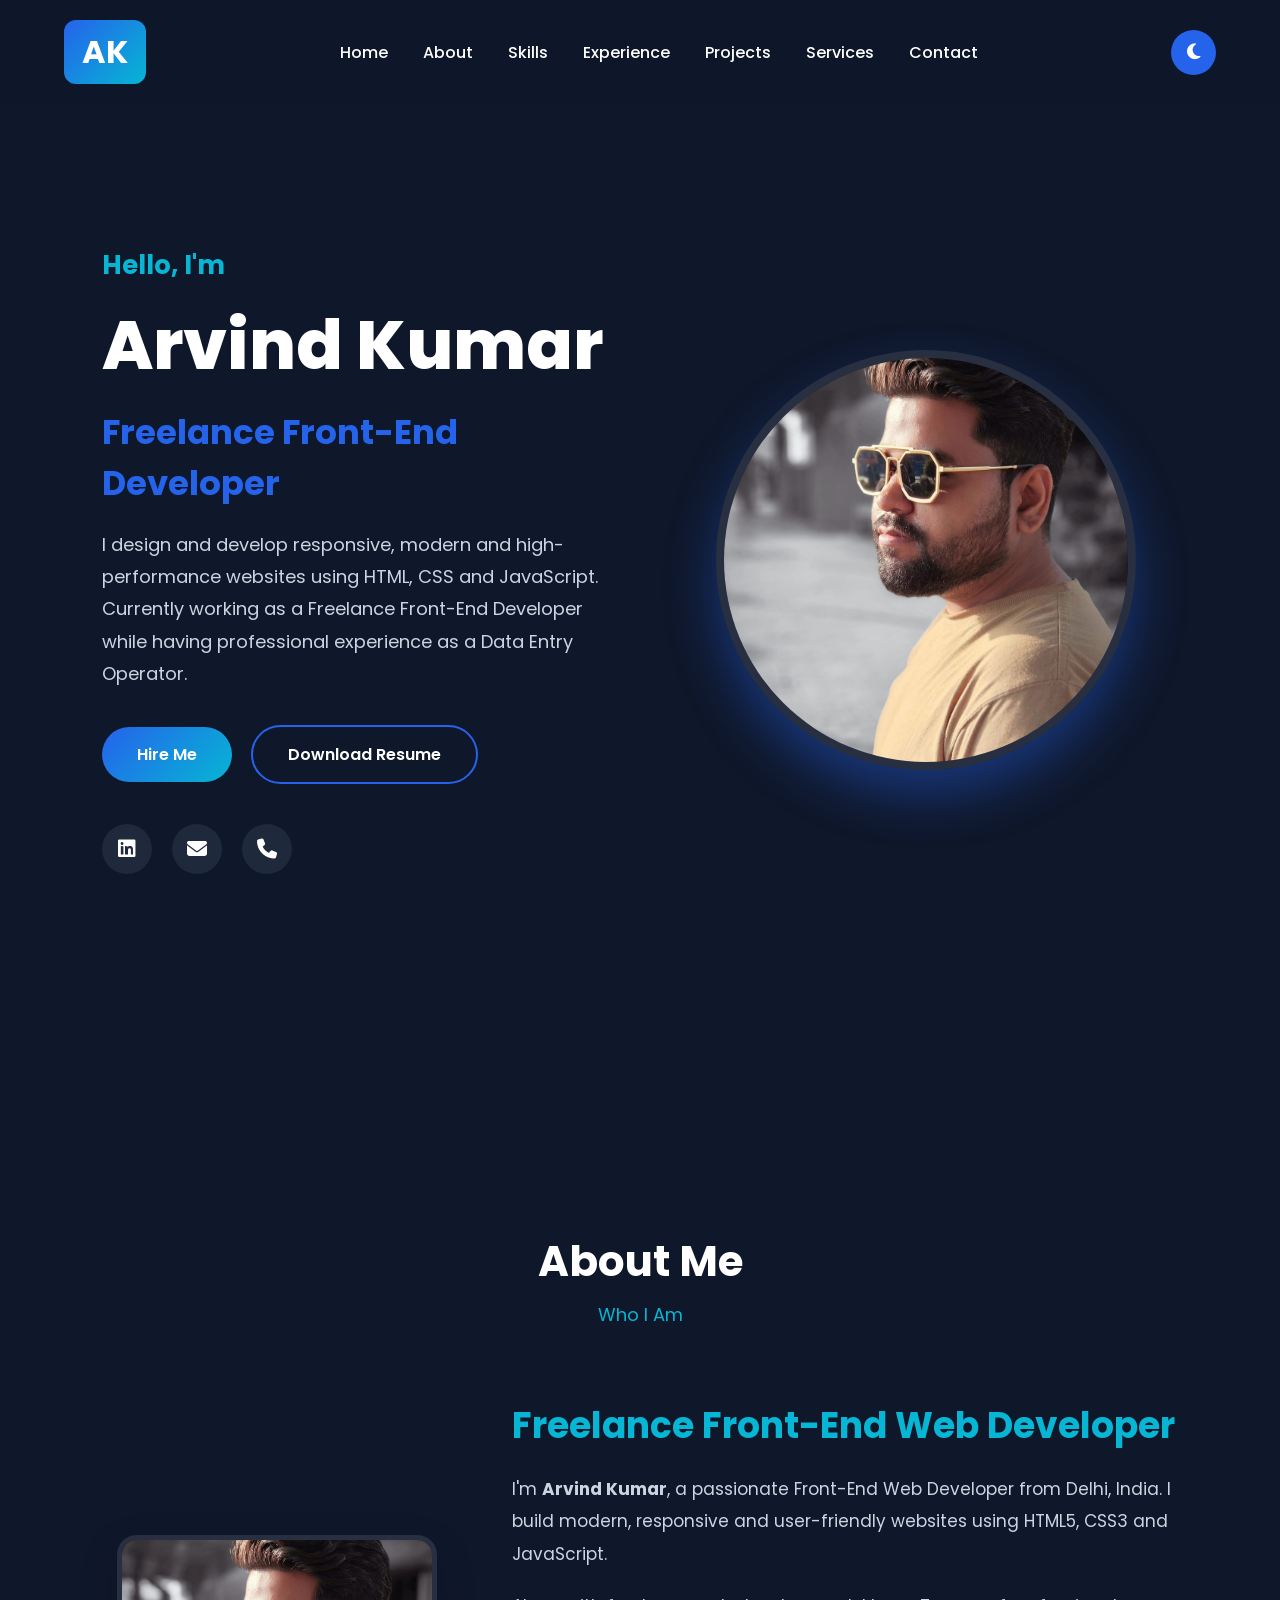
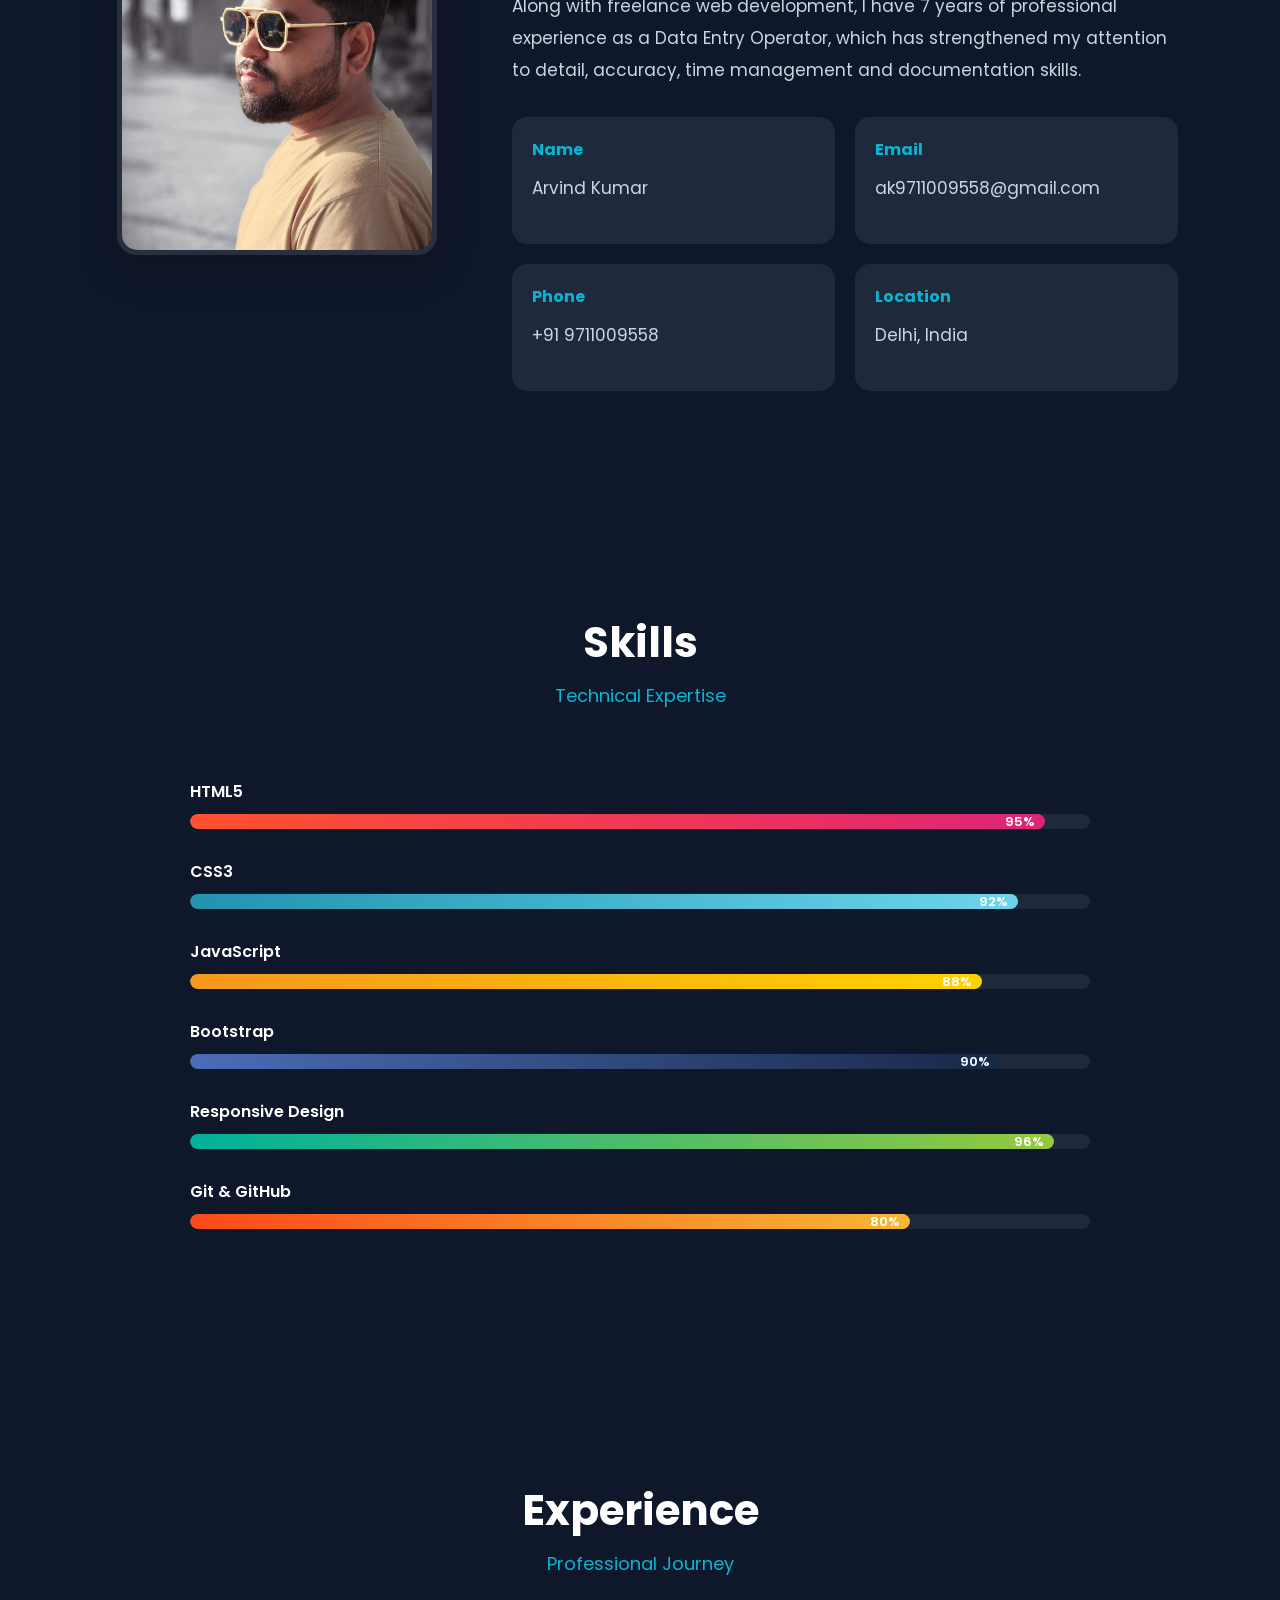
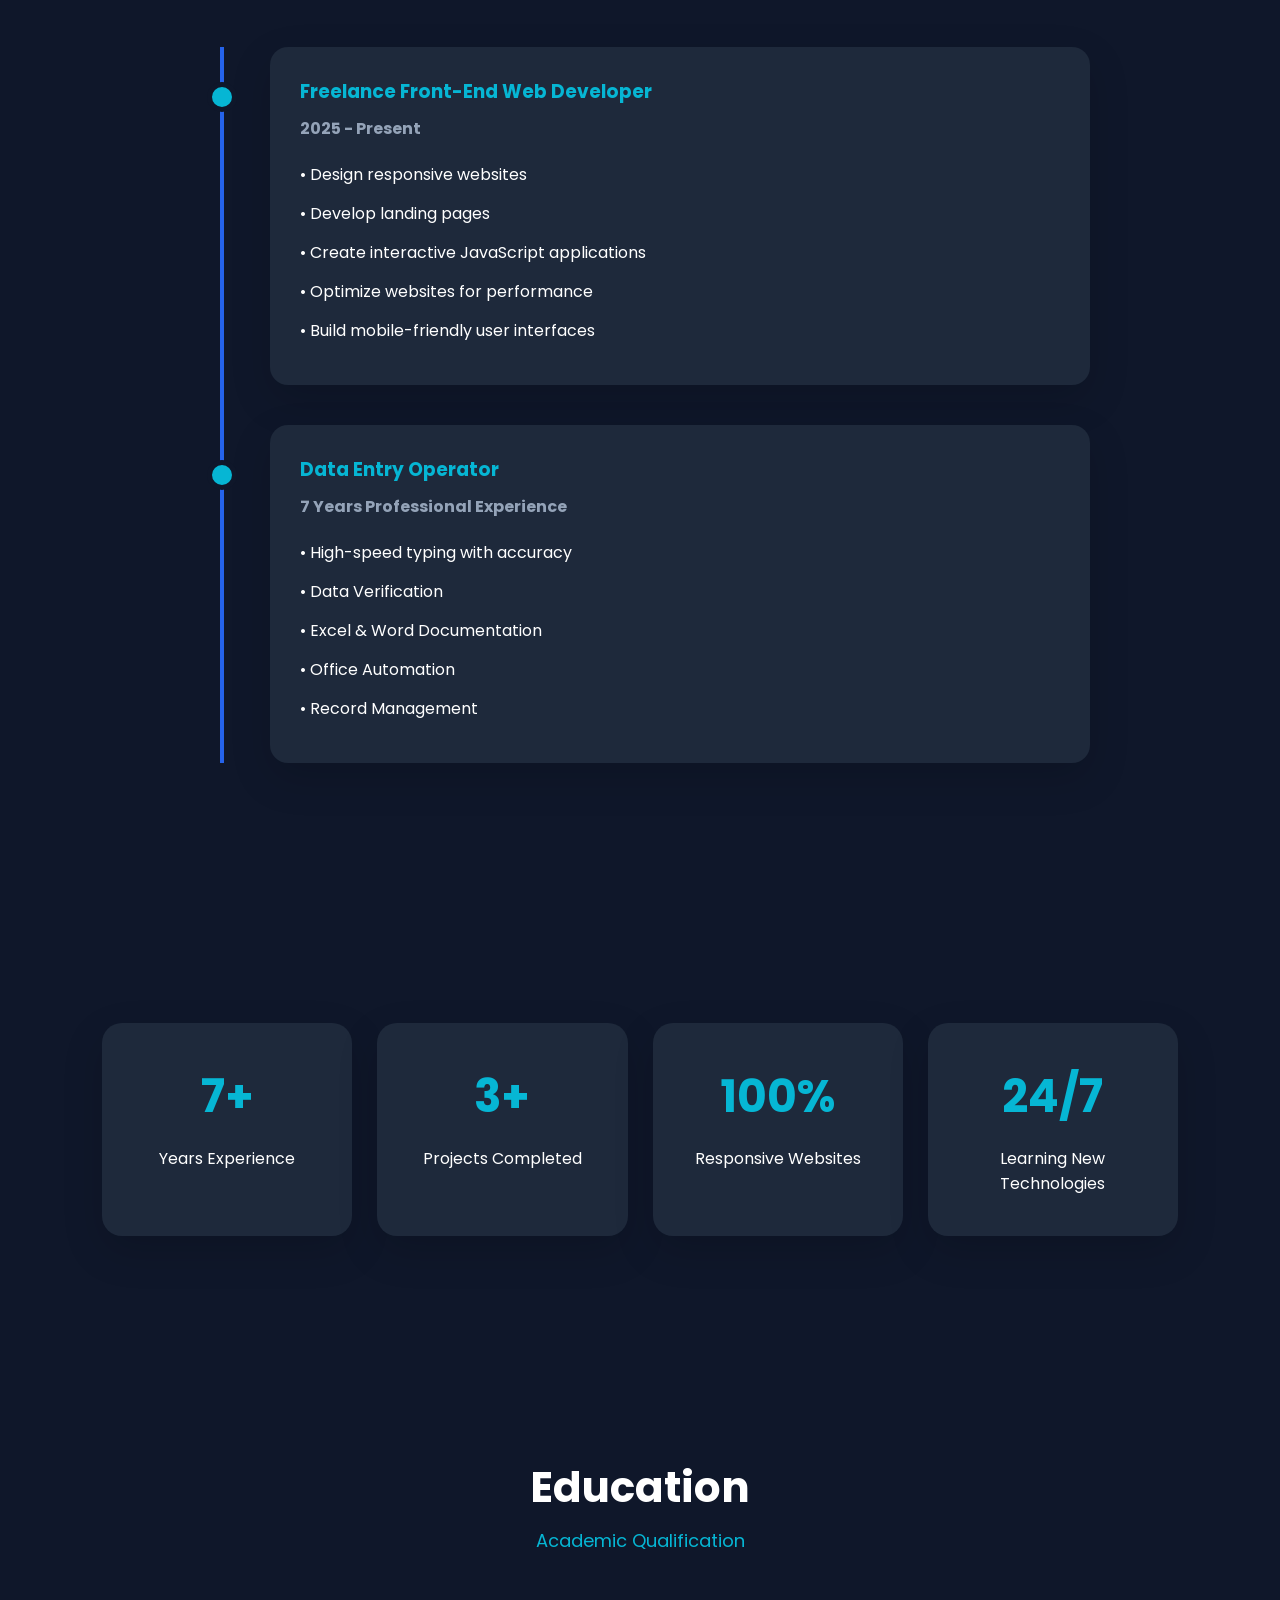
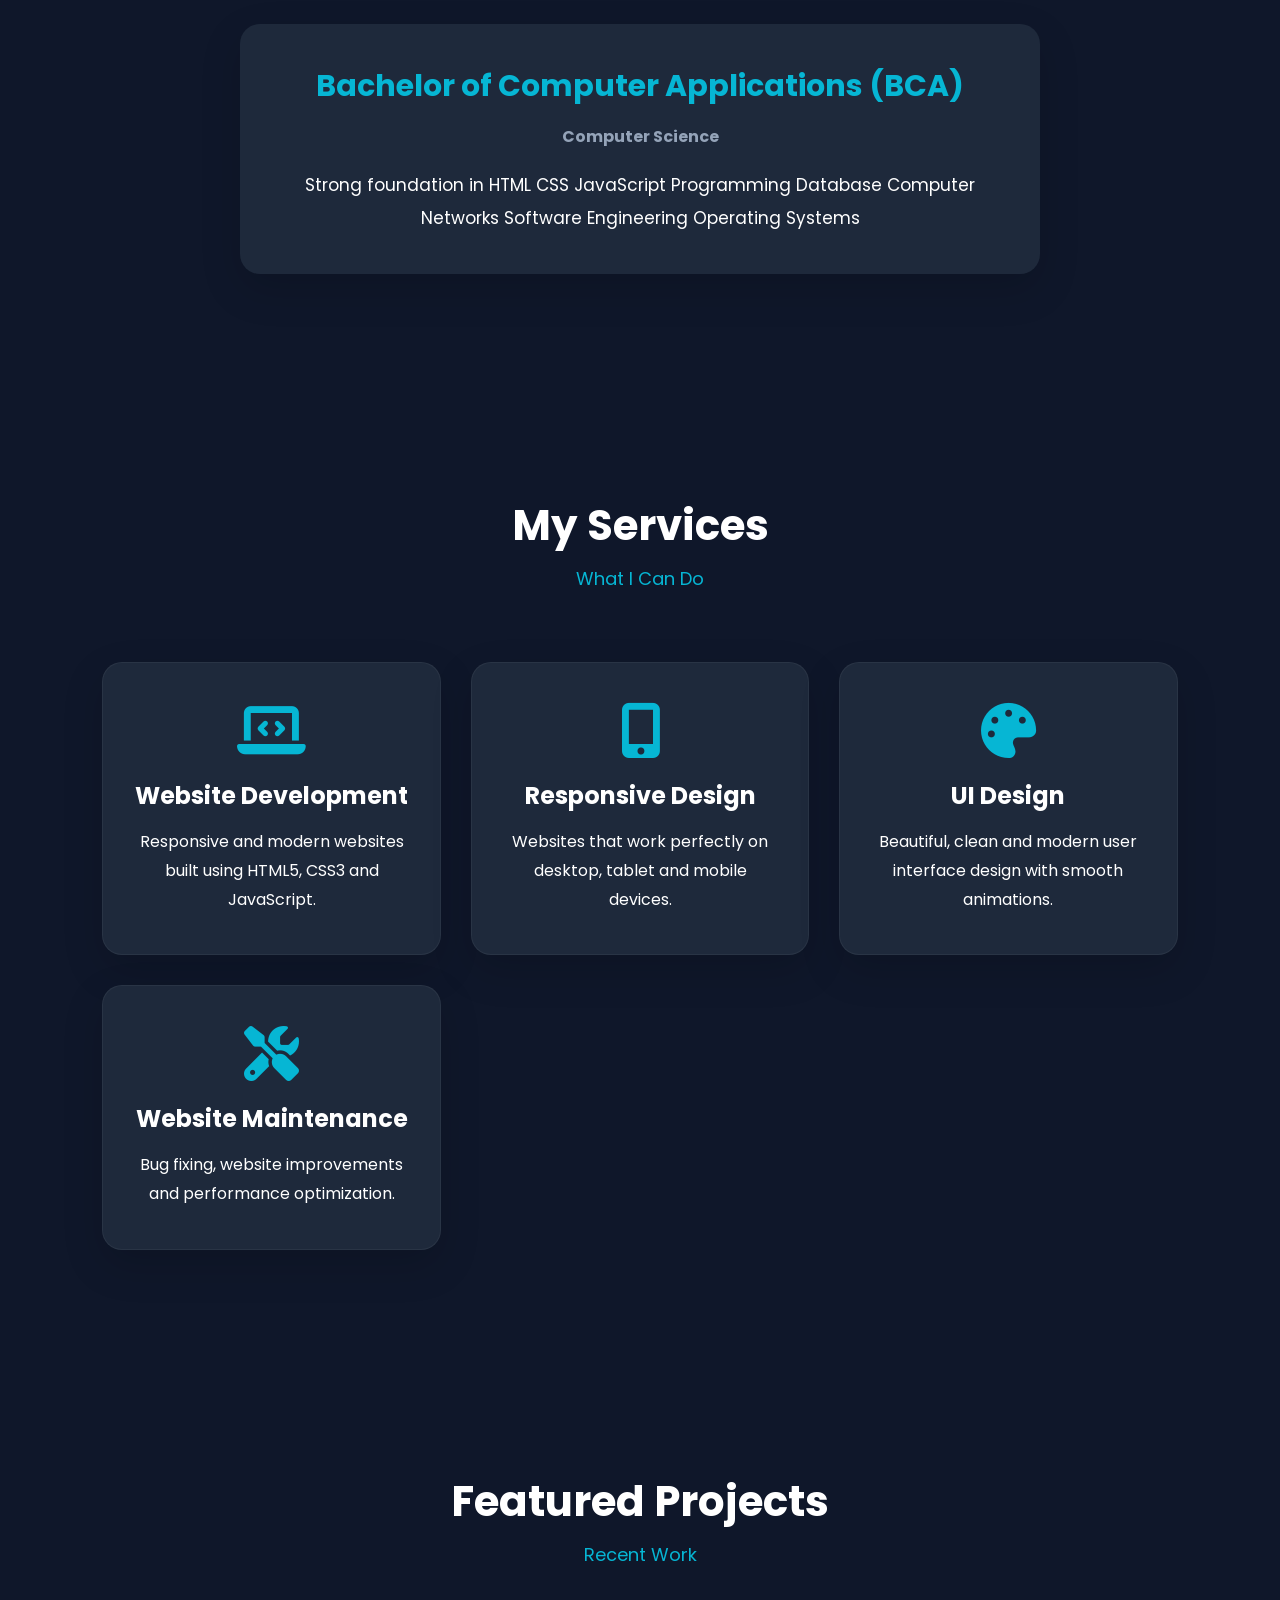
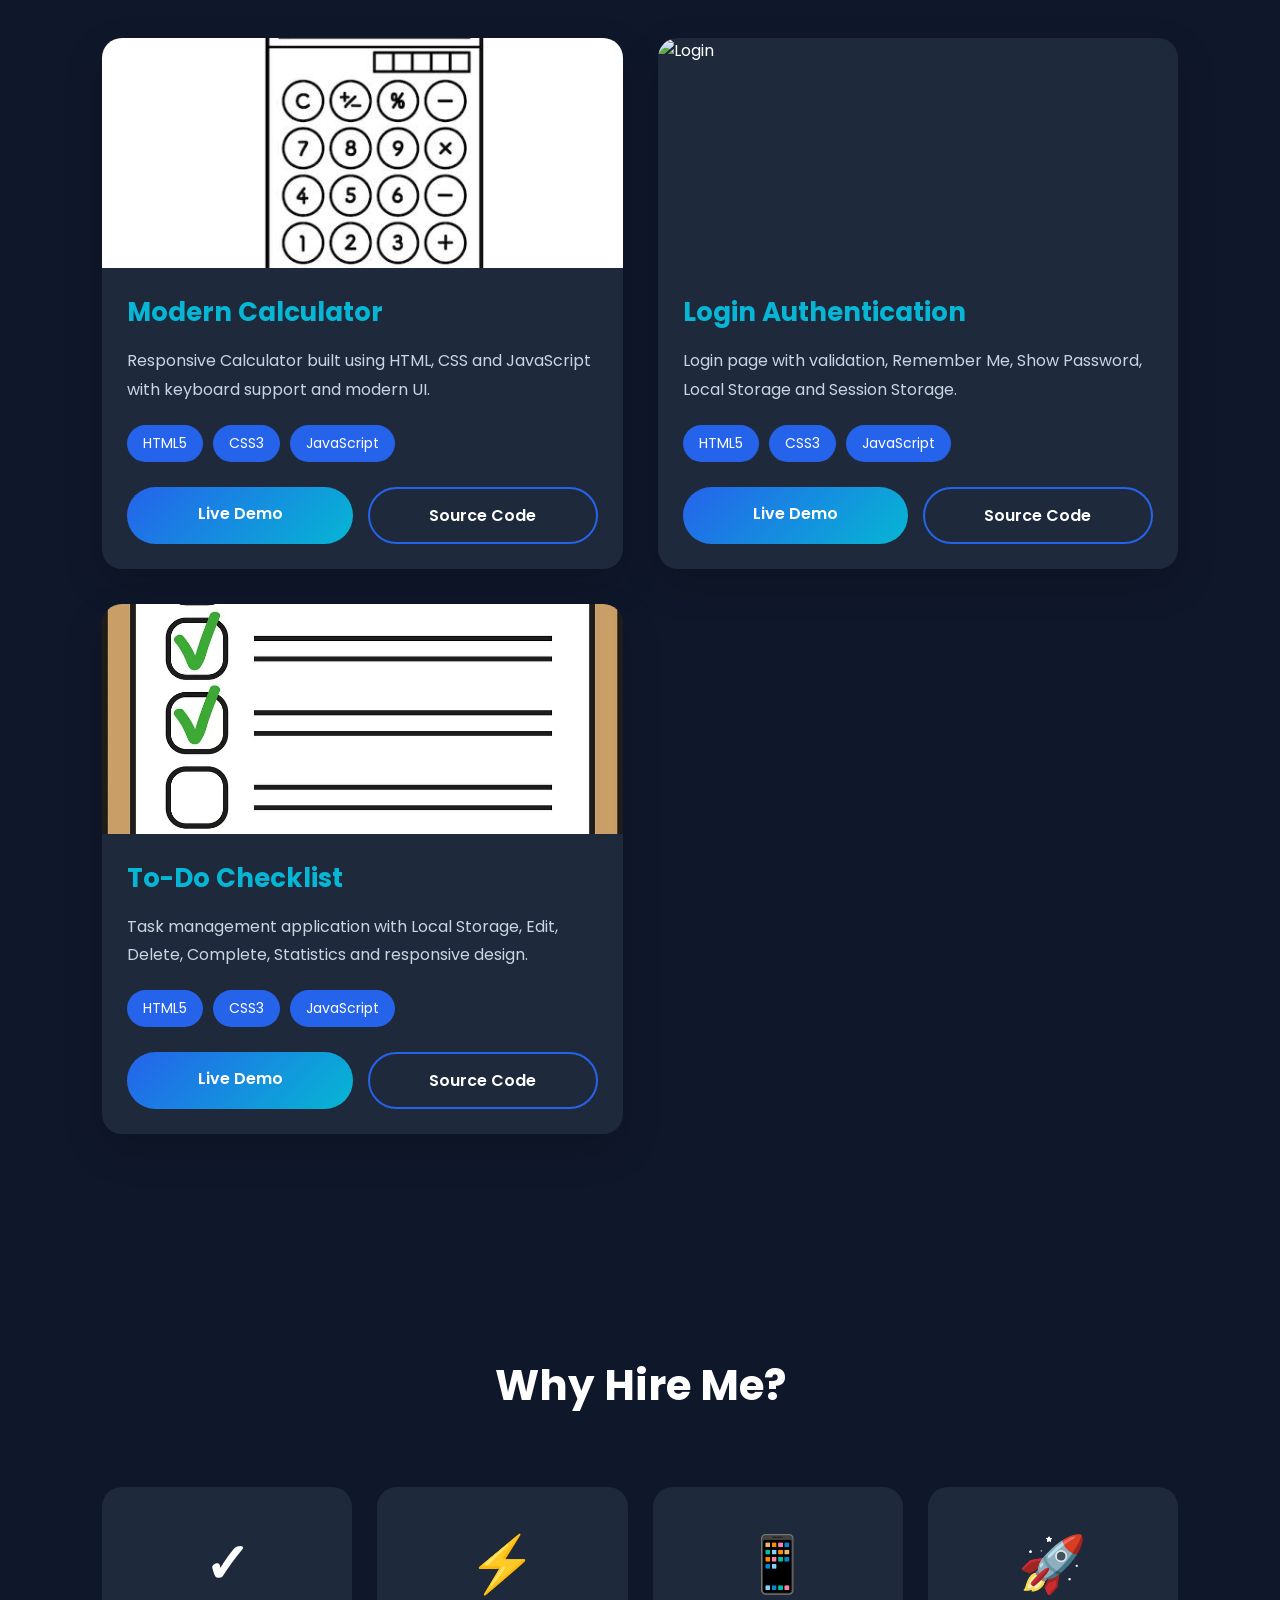
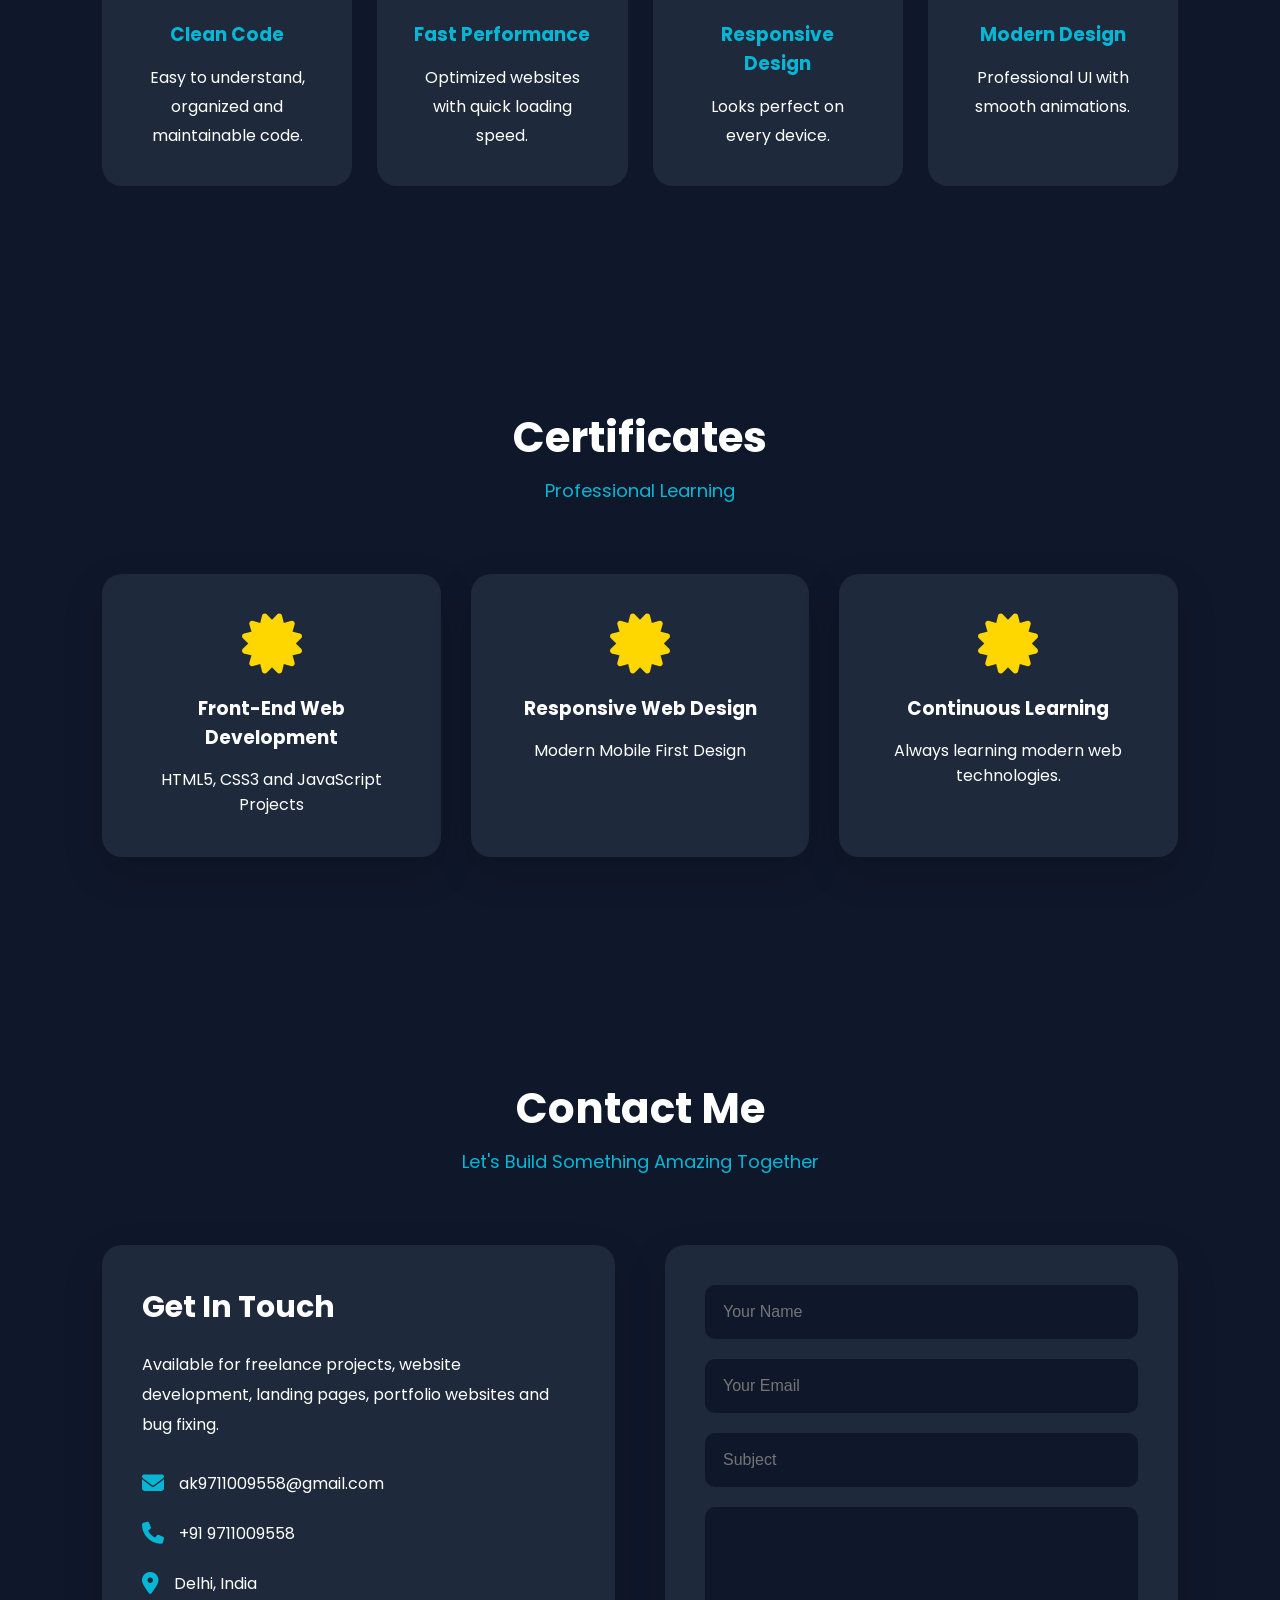
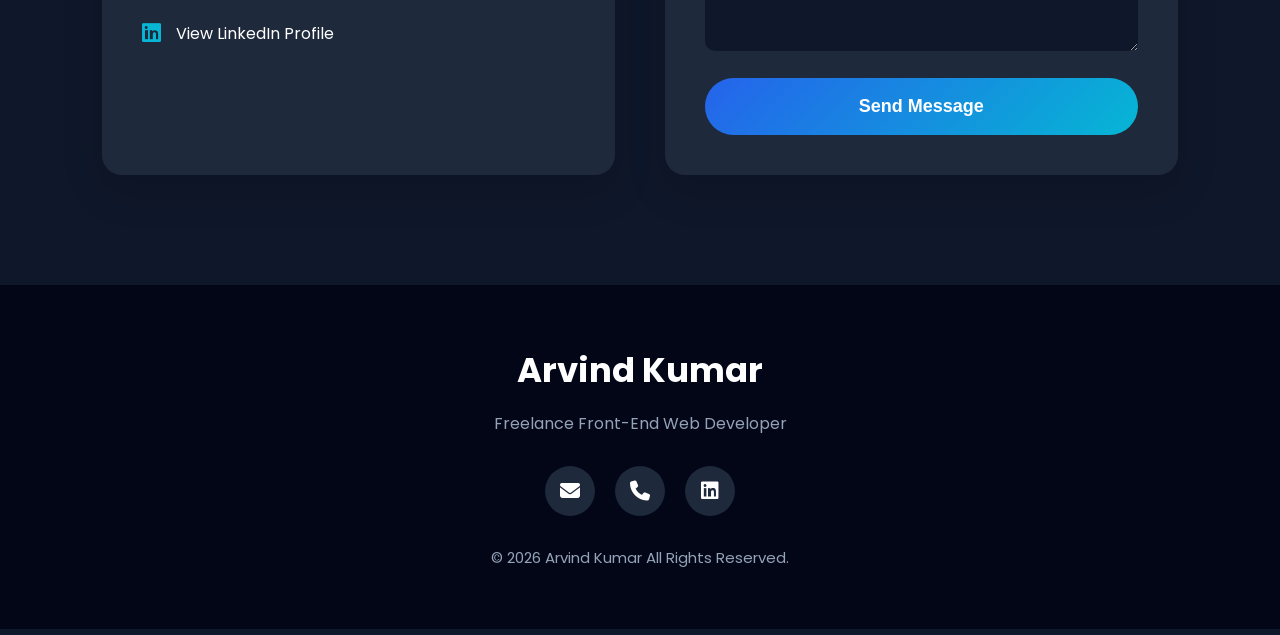
==== index.html @ 91f6466c "Add files via upload" ====
<!DOCTYPE html>
<html lang="en">

<head>

<meta charset="UTF-8">
<meta name="viewport" content="width=device-width, initial-scale=1.0">

<title>Arvind Kumar | Freelance Front-End Web Developer</title>

<meta name="description"
content="Portfolio of Arvind Kumar, Freelance Front-End Web Developer specializing in HTML, CSS and JavaScript.">

<meta name="keywords"
content="HTML,CSS,JavaScript,Portfolio,Frontend Developer,Web Developer">

<meta name="author"
content="Arvind Kumar">

<link rel="preconnect"
href="https://fonts.googleapis.com">

<link rel="preconnect"
href="https://fonts.gstatic.com"
crossorigin>

<link href="https://fonts.googleapis.com/css2?family=Poppins:wght@300;400;500;600;700;800&display=swap"
rel="stylesheet">

<link rel="stylesheet"
href="https://cdnjs.cloudflare.com/ajax/libs/font-awesome/6.7.1/css/all.min.css">

<link rel="stylesheet"
href="style.css">

<link rel="icon"
href="assets/icons/favicon.png">

</head>

<body>

<!-- ========================= -->
<!-- Loading Screen -->
<!-- ========================= -->

<div id="loader">

<div class="spinner"></div>

<h2>Loading Portfolio...</h2>

</div>

<!-- ========================= -->
<!-- Header -->
<!-- ========================= -->

<header id="header">

<nav class="navbar">

<a href="#" class="logo">

AK

</a>

<ul class="nav-links">

<li><a href="#home">Home</a></li>

<li><a href="#about">About</a></li>

<li><a href="#skills">Skills</a></li>

<li><a href="#experience">Experience</a></li>

<li><a href="#projects">Projects</a></li>

<li><a href="#services">Services</a></li>

<li><a href="#contact">Contact</a></li>

</ul>

<div class="right-nav">

<button id="themeToggle">

<i class="fa-solid fa-moon"></i>

</button>

<div id="menu-btn">

<i class="fa-solid fa-bars"></i>

</div>

</div>

</nav>

</header>

<!-- ========================= -->
<!-- Hero Section -->
<!-- ========================= -->

<section id="home">

<div class="hero-container">

<div class="hero-left">

<h4>Hello, I'm</h4>

<h1>Arvind Kumar</h1>

<h2>

<span id="typing"></span>

</h2>

<p>

I design and develop responsive,
modern and high-performance websites using
HTML, CSS and JavaScript.

Currently working as a Freelance Front-End
Developer while having professional experience
as a Data Entry Operator.

</p>

<div class="hero-buttons">

<a href="#contact"
class="btn">

Hire Me

</a>

<a href="resume.pdf"
download
class="btn-outline">

Download Resume

</a>

</div>

<div class="social-links">

<a href="https://www.linkedin.com/in/arvind-kumar-8152743b7"
target="_blank">

<i class="fab fa-linkedin"></i>

</a>

<a href="mailto:ak9711009558@gmail.com">

<i class="fas fa-envelope"></i>

</a>

<a href="tel:+919711009558">

<i class="fas fa-phone"></i>

</a>

</div>

</div>

<div class="hero-right">

<div class="image-box">

<img src="assets/images/profile.jpg"
alt="Arvind Kumar">

</div>

</div>

</div>

</section>
<!-- ===========================
ABOUT
=========================== -->

<section id="about">

<div class="section-title">
<h2>About Me</h2>
<p>Who I Am</p>
</div>

<div class="about-container">

<div class="about-image">

<img src="assets/images/profile.jpg" alt="Arvind Kumar">

</div>

<div class="about-content">

<h3>Freelance Front-End Web Developer</h3>

<p>

I'm <strong>Arvind Kumar</strong>, a passionate Front-End Web Developer from Delhi, India.
I build modern, responsive and user-friendly websites using HTML5, CSS3 and JavaScript.

</p>

<p>

Along with freelance web development, I have 7 years of professional experience as a Data Entry Operator,
which has strengthened my attention to detail, accuracy, time management and documentation skills.

</p>

<div class="about-info">

<div>

<h4>Name</h4>
<p>Arvind Kumar</p>

</div>

<div>

<h4>Email</h4>
<p>ak9711009558@gmail.com</p>

</div>

<div>

<h4>Phone</h4>
<p>+91 9711009558</p>

</div>

<div>

<h4>Location</h4>
<p>Delhi, India</p>

</div>

</div>

</div>

</div>

</section>


<!-- ===========================
SKILLS
=========================== -->

<section id="skills">

<div class="section-title">

<h2>Skills</h2>

<p>Technical Expertise</p>

</div>

<div class="skill-box">

<div class="skill">

<p>HTML5</p>

<div class="progress">

<div class="progress-bar html">

<span>95%</span>

</div>

</div>

</div>

<div class="skill">

<p>CSS3</p>

<div class="progress">

<div class="progress-bar css">

<span>92%</span>

</div>

</div>

</div>

<div class="skill">

<p>JavaScript</p>

<div class="progress">

<div class="progress-bar js">

<span>88%</span>

</div>

</div>

</div>

<div class="skill">

<p>Bootstrap</p>

<div class="progress">

<div class="progress-bar bootstrap">

<span>90%</span>

</div>

</div>

</div>

<div class="skill">

<p>Responsive Design</p>

<div class="progress">

<div class="progress-bar responsive">

<span>96%</span>

</div>

</div>

</div>

<div class="skill">

<p>Git & GitHub</p>

<div class="progress">

<div class="progress-bar git">

<span>80%</span>

</div>

</div>

</div>

</div>

</section>


<!-- ===========================
EXPERIENCE
=========================== -->

<section id="experience">

<div class="section-title">

<h2>Experience</h2>

<p>Professional Journey</p>

</div>

<div class="timeline">

<div class="timeline-item">

<h3>

Freelance Front-End Web Developer

</h3>

<h4>

2025 - Present

</h4>

<p>

• Design responsive websites

</p>

<p>

• Develop landing pages

</p>

<p>

• Create interactive JavaScript applications

</p>

<p>

• Optimize websites for performance

</p>

<p>

• Build mobile-friendly user interfaces

</p>

</div>

<div class="timeline-item">

<h3>

Data Entry Operator

</h3>

<h4>

7 Years Professional Experience

</h4>

<p>

• High-speed typing with accuracy

</p>

<p>

• Data Verification

</p>

<p>

• Excel & Word Documentation

</p>

<p>

• Office Automation

</p>

<p>

• Record Management

</p>

</div>

</div>

</section>


<!-- ===========================
STATISTICS
=========================== -->

<section id="stats">

<div class="stats-container">

<div class="stat">

<h2>7+</h2>

<p>Years Experience</p>

</div>

<div class="stat">

<h2>3+</h2>

<p>Projects Completed</p>

</div>

<div class="stat">

<h2>100%</h2>

<p>Responsive Websites</p>

</div>

<div class="stat">

<h2>24/7</h2>

<p>Learning New Technologies</p>

</div>

</div>

</section>


<!-- ===========================
EDUCATION
=========================== -->

<section id="education">

<div class="section-title">

<h2>Education</h2>

<p>Academic Qualification</p>

</div>

<div class="education-card">

<h3>

Bachelor of Computer Applications (BCA)

</h3>

<h4>

Computer Science

</h4>

<p>

Strong foundation in

HTML

CSS

JavaScript

Programming

Database

Computer Networks

Software Engineering

Operating Systems

</p>

</div>

</section>
<!-- ========================================= -->
<!-- SERVICES -->
<!-- ========================================= -->

<section id="services">

<div class="section-title">

<h2>My Services</h2>

<p>What I Can Do</p>

</div>

<div class="services-container">

<div class="service-card">

<i class="fa-solid fa-laptop-code"></i>

<h3>Website Development</h3>

<p>
Responsive and modern websites built using
HTML5, CSS3 and JavaScript.
</p>

</div>

<div class="service-card">

<i class="fa-solid fa-mobile-screen-button"></i>

<h3>Responsive Design</h3>

<p>
Websites that work perfectly on desktop,
tablet and mobile devices.
</p>

</div>

<div class="service-card">

<i class="fa-solid fa-palette"></i>

<h3>UI Design</h3>

<p>
Beautiful, clean and modern user interface
design with smooth animations.
</p>

</div>

<div class="service-card">

<i class="fa-solid fa-screwdriver-wrench"></i>

<h3>Website Maintenance</h3>

<p>
Bug fixing, website improvements and
performance optimization.
</p>

</div>

</div>

</section>


<!-- ========================================= -->
<!-- PROJECTS -->
<!-- ========================================= -->

<section id="projects">

<div class="section-title">

<h2>Featured Projects</h2>

<p>Recent Work</p>

</div>

<div class="project-grid">


<!-- Calculator -->

<div class="project-card">

<img src="assets/images/calculator.jpg" alt="Calculator">

<div class="project-content">

<h3>Modern Calculator</h3>

<p>

Responsive Calculator built using
HTML, CSS and JavaScript with
keyboard support and modern UI.

</p>

<div class="tech">

<span>HTML5</span>

<span>CSS3</span>

<span>JavaScript</span>

</div>

<div class="project-buttons">

<a href="projects/calculator/index.html"
class="demo-btn"
target="_blank">

Live Demo

</a>

<a href="#"
class="code-btn">

Source Code

</a>

</div>

</div>

</div>


<!-- Login -->

<div class="project-card">

<img src="assets/images/login.jpg" alt="Login">

<div class="project-content">

<h3>Login Authentication</h3>

<p>

Login page with validation,
Remember Me,
Show Password,
Local Storage and
Session Storage.

</p>

<div class="tech">

<span>HTML5</span>

<span>CSS3</span>

<span>JavaScript</span>

</div>

<div class="project-buttons">

<a href="projects/login/index.html"
class="demo-btn"
target="_blank">

Live Demo

</a>

<a href="#"
class="code-btn">

Source Code

</a>

</div>

</div>

</div>


<!-- Todo -->

<div class="project-card">

<img src="assets/images/todo.jpg" alt="Todo">

<div class="project-content">

<h3>To-Do Checklist</h3>

<p>

Task management application
with Local Storage,
Edit,
Delete,
Complete,
Statistics
and responsive design.

</p>

<div class="tech">

<span>HTML5</span>

<span>CSS3</span>

<span>JavaScript</span>

</div>

<div class="project-buttons">

<a href="projects/todo/index.html"
class="demo-btn"
target="_blank">

Live Demo

</a>

<a href="#"
class="code-btn">

Source Code

</a>

</div>

</div>

</div>

</div>

</section>



<!-- ========================================= -->
<!-- WHY CHOOSE ME -->
<!-- ========================================= -->

<section id="why">

<div class="section-title">

<h2>Why Hire Me?</h2>

</div>

<div class="why-container">

<div class="why-card">

<h2>✓</h2>

<h3>Clean Code</h3>

<p>

Easy to understand,
organized and maintainable code.

</p>

</div>

<div class="why-card">

<h2>⚡</h2>

<h3>Fast Performance</h3>

<p>

Optimized websites with
quick loading speed.

</p>

</div>

<div class="why-card">

<h2>📱</h2>

<h3>Responsive Design</h3>

<p>

Looks perfect on every device.

</p>

</div>

<div class="why-card">

<h2>🚀</h2>

<h3>Modern Design</h3>

<p>

Professional UI with
smooth animations.

</p>

</div>

</div>

</section>
<!-- ========================================= -->
<!-- CERTIFICATES -->
<!-- ========================================= -->

<section id="certificates">

<div class="section-title">
<h2>Certificates</h2>
<p>Professional Learning</p>
</div>

<div class="certificate-container">

<div class="certificate-card">

<i class="fa-solid fa-certificate"></i>

<h3>Front-End Web Development</h3>

<p>

HTML5, CSS3 and JavaScript Projects

</p>

</div>

<div class="certificate-card">

<i class="fa-solid fa-certificate"></i>

<h3>Responsive Web Design</h3>

<p>

Modern Mobile First Design

</p>

</div>

<div class="certificate-card">

<i class="fa-solid fa-certificate"></i>

<h3>Continuous Learning</h3>

<p>

Always learning modern web technologies.

</p>

</div>

</div>

</section>



<!-- ========================================= -->
<!-- CONTACT -->
<!-- ========================================= -->

<section id="contact">

<div class="section-title">

<h2>Contact Me</h2>

<p>Let's Build Something Amazing Together</p>

</div>

<div class="contact-container">

<!-- Left -->

<div class="contact-info">

<h3>Get In Touch</h3>

<p>

Available for freelance projects,
website development,
landing pages,
portfolio websites and bug fixing.

</p>

<div class="contact-box">

<i class="fa-solid fa-envelope"></i>

<span>

ak9711009558@gmail.com

</span>

</div>

<div class="contact-box">

<i class="fa-solid fa-phone"></i>

<span>

+91 9711009558

</span>

</div>

<div class="contact-box">

<i class="fa-solid fa-location-dot"></i>

<span>

Delhi, India

</span>

</div>

<div class="contact-box">

<i class="fab fa-linkedin"></i>

<a
href="https://www.linkedin.com/in/arvind-kumar-8152743b7"
target="_blank">

View LinkedIn Profile

</a>

</div>

</div>

<!-- Right -->

<div class="contact-form">

<form id="contactForm">

<input
type="text"
id="name"
placeholder="Your Name"
required>

<input
type="email"
id="email"
placeholder="Your Email"
required>

<input
type="text"
id="subject"
placeholder="Subject"
required>

<textarea
id="message"
rows="6"
placeholder="Write your message..."
required>

</textarea>

<button
type="submit">

Send Message

</button>

</form>

</div>

</div>

</section>



<!-- ========================================= -->
<!-- FOOTER -->
<!-- ========================================= -->

<footer>

<div class="footer-content">

<h2>

Arvind Kumar

</h2>

<p>

Freelance Front-End Web Developer

</p>

<div class="footer-social">

<a
href="mailto:ak9711009558@gmail.com">

<i class="fas fa-envelope"></i>

</a>

<a
href="tel:+919711009558">

<i class="fas fa-phone"></i>

</a>

<a
href="https://www.linkedin.com/in/arvind-kumar-8152743b7"
target="_blank">

<i class="fab fa-linkedin"></i>

</a>

</div>

<p class="copyright">

© 2026 Arvind Kumar

All Rights Reserved.

</p>

</div>

</footer>



<!-- Back To Top -->

<button id="topBtn">

<i class="fa-solid fa-arrow-up"></i>

</button>



<script src="https://cdn.jsdelivr.net/npm/@emailjs/browser@4/dist/email.min.js"></script>

<script src="script.js"></script>

</body>

</html>
---- style.css ----
/* ===================================================
   ARVIND KUMAR PORTFOLIO
   STYLE.CSS
=================================================== */

@import url('https://fonts.googleapis.com/css2?family=Poppins:wght@300;400;500;600;700;800&display=swap');

:root{

--primary:#2563eb;
--secondary:#06b6d4;
--dark:#0f172a;
--dark2:#1e293b;
--light:#f8fafc;
--white:#ffffff;
--gray:#94a3b8;
--success:#22c55e;
--danger:#ef4444;
--shadow:0 15px 40px rgba(0,0,0,.15);
--radius:18px;
--transition:.35s ease;

}

/*=========================
RESET
=========================*/

*{

margin:0;
padding:0;
box-sizing:border-box;

}

html{

scroll-behavior:smooth;

}

body{

font-family:'Poppins',sans-serif;
background:var(--dark);
color:var(--white);
overflow-x:hidden;
transition:.4s;

}

body.light{

background:#f5f7fb;
color:#111827;

}

img{

max-width:100%;
display:block;

}

a{

text-decoration:none;

}

ul{

list-style:none;

}

/*=========================
SCROLLBAR
=========================*/

::-webkit-scrollbar{

width:10px;

}

::-webkit-scrollbar-track{

background:#0f172a;

}

::-webkit-scrollbar-thumb{

background:var(--primary);
border-radius:20px;

}

/*=========================
LOADER
=========================*/

#loader{

position:fixed;
top:0;
left:0;
width:100%;
height:100%;
background:#020617;
display:flex;
flex-direction:column;
justify-content:center;
align-items:center;
z-index:99999;

}

.spinner{

width:70px;
height:70px;
border:7px solid rgba(255,255,255,.15);
border-top:7px solid var(--primary);
border-radius:50%;
animation:spin 1s linear infinite;

}

#loader h2{

margin-top:25px;
font-size:22px;
font-weight:500;

}

@keyframes spin{

100%{

transform:rotate(360deg);

}

}

/*=========================
HEADER
=========================*/

header{

position:fixed;
top:0;
left:0;
width:100%;
z-index:1000;
padding:20px 0;
background:rgba(15,23,42,.75);
backdrop-filter:blur(15px);
transition:.3s;

}

header.sticky{

padding:12px 0;
box-shadow:var(--shadow);

}

.navbar{

width:90%;
max-width:1200px;
margin:auto;
display:flex;
justify-content:space-between;
align-items:center;

}

.logo{

font-size:32px;
font-weight:700;
color:white;
background:linear-gradient(135deg,#2563eb,#06b6d4);
padding:8px 18px;
border-radius:12px;

}

.nav-links{

display:flex;
gap:35px;

}

.nav-links a{

color:white;
font-size:16px;
font-weight:500;
transition:.3s;

}

.nav-links a:hover{

color:var(--secondary);

}

.right-nav{

display:flex;
align-items:center;
gap:20px;

}

#themeToggle{

width:45px;
height:45px;
border:none;
border-radius:50%;
background:var(--primary);
color:white;
font-size:18px;
cursor:pointer;

}

#menu-btn{

display:none;
font-size:28px;
cursor:pointer;

}

/*=========================
SECTION
=========================*/

section{

padding:110px 8%;

}

.section-title{

text-align:center;
margin-bottom:70px;

}

.section-title h2{

font-size:42px;
font-weight:700;

}

.section-title p{

color:var(--secondary);
font-size:18px;
margin-top:8px;

}

/*=========================
BUTTONS
=========================*/

.btn,
.btn-outline{

display:inline-block;
padding:15px 35px;
border-radius:50px;
font-weight:600;
transition:var(--transition);

}

.btn{

background:linear-gradient(135deg,#2563eb,#06b6d4);
color:white;

}

.btn:hover{

transform:translateY(-4px);
box-shadow:0 12px 25px rgba(37,99,235,.35);

}

.btn-outline{

border:2px solid var(--primary);
color:white;
margin-left:15px;

}

.btn-outline:hover{

background:var(--primary);

}

/*=========================
HERO
=========================*/

.hero-container{

max-width:1200px;
margin:auto;
display:flex;
justify-content:space-between;
align-items:center;
gap:70px;
min-height:100vh;

}

.hero-left{

flex:1;

}

.hero-left h4{

font-size:26px;
color:var(--secondary);

}

.hero-left h1{

font-size:68px;
font-weight:800;
margin:10px 0;

}

.hero-left h2{

font-size:34px;
margin-bottom:20px;
color:var(--primary);

}

.hero-left p{

font-size:18px;
line-height:1.8;
color:#cbd5e1;
max-width:650px;

}

.hero-buttons{

margin-top:35px;

}

.social-links{

display:flex;
gap:20px;
margin-top:40px;

}

.social-links a{

width:50px;
height:50px;
display:flex;
align-items:center;
justify-content:center;
border-radius:50%;
background:#1e293b;
color:white;
font-size:20px;
transition:.3s;

}

.social-links a:hover{

background:var(--primary);
transform:translateY(-5px);

}

.hero-right{

flex:1;
display:flex;
justify-content:center;

}

.image-box{

width:420px;
height:420px;
border-radius:50%;
overflow:hidden;
border:8px solid rgba(255,255,255,.1);
box-shadow:0 25px 50px rgba(37,99,235,.4);

}

.image-box img{

width:100%;
height:100%;
object-fit:cover;

}
/*==================================================
ABOUT SECTION
==================================================*/

.about-container{

display:grid;
grid-template-columns:350px 1fr;
gap:60px;
align-items:center;
max-width:1200px;
margin:auto;

}

.about-image{

display:flex;
justify-content:center;

}

.about-image img{

width:320px;
height:320px;
border-radius:20px;
object-fit:cover;
border:5px solid rgba(255,255,255,.1);
box-shadow:var(--shadow);

}

.about-content h3{

font-size:36px;
margin-bottom:20px;
color:var(--secondary);

}

.about-content p{

line-height:1.9;
font-size:17px;
color:#cbd5e1;
margin-bottom:20px;

}

.about-info{

display:grid;
grid-template-columns:repeat(2,1fr);
gap:20px;
margin-top:30px;

}

.about-info div{

background:#1e293b;
padding:20px;
border-radius:15px;
transition:.35s;

}

.about-info div:hover{

transform:translateY(-8px);

}

.about-info h4{

color:var(--secondary);
margin-bottom:10px;

}

/*==================================================
SKILLS
==================================================*/

.skill-box{

max-width:900px;
margin:auto;

}

.skill{

margin-bottom:30px;

}

.skill p{

margin-bottom:10px;
font-weight:600;

}

.progress{

width:100%;
height:15px;
background:#1e293b;
border-radius:20px;
overflow:hidden;

}

.progress-bar{

height:100%;
display:flex;
justify-content:flex-end;
align-items:center;
padding-right:10px;
color:white;
font-size:13px;
font-weight:600;
border-radius:20px;

}

.html{

width:95%;
background:linear-gradient(90deg,#ff512f,#dd2476);

}

.css{

width:92%;
background:linear-gradient(90deg,#2193b0,#6dd5ed);

}

.js{

width:88%;
background:linear-gradient(90deg,#f7971e,#ffd200);

}

.bootstrap{

width:90%;
background:linear-gradient(90deg,#4b6cb7,#182848);

}

.responsive{

width:96%;
background:linear-gradient(90deg,#00b09b,#96c93d);

}

.git{

width:80%;
background:linear-gradient(90deg,#fc4a1a,#f7b733);

}

/*==================================================
EXPERIENCE
==================================================*/

.timeline{

position:relative;
max-width:900px;
margin:auto;

}

.timeline::before{

content:"";
position:absolute;
left:30px;
top:0;
width:4px;
height:100%;
background:var(--primary);

}

.timeline-item{

position:relative;
margin-left:80px;
margin-bottom:40px;
padding:30px;
background:#1e293b;
border-radius:18px;
box-shadow:var(--shadow);
transition:.3s;

}

.timeline-item:hover{

transform:translateY(-8px);

}

.timeline-item::before{

content:"";
position:absolute;
left:-63px;
top:35px;
width:20px;
height:20px;
background:var(--secondary);
border-radius:50%;
border:5px solid var(--dark);

}

.timeline-item h3{

color:var(--secondary);
margin-bottom:10px;

}

.timeline-item h4{

margin-bottom:20px;
color:#94a3b8;

}

.timeline-item p{

margin-bottom:10px;
line-height:1.8;

}

/*==================================================
STATISTICS
==================================================*/

.stats-container{

display:grid;
grid-template-columns:repeat(4,1fr);
gap:25px;
max-width:1200px;
margin:auto;

}

.stat{

background:#1e293b;
padding:40px;
text-align:center;
border-radius:20px;
transition:.35s;
box-shadow:var(--shadow);

}

.stat:hover{

transform:translateY(-10px);

}

.stat h2{

font-size:45px;
color:var(--secondary);

}

.stat p{

margin-top:15px;

}

/*==================================================
EDUCATION
==================================================*/

.education-card{

max-width:800px;
margin:auto;
padding:40px;
background:#1e293b;
border-radius:20px;
box-shadow:var(--shadow);
text-align:center;
transition:.35s;

}

.education-card:hover{

transform:translateY(-10px);

}

.education-card h3{

font-size:30px;
margin-bottom:15px;
color:var(--secondary);

}

.education-card h4{

margin-bottom:20px;
color:#94a3b8;

}

.education-card p{

line-height:1.9;
font-size:17px;

}
/*==================================================
SERVICES
==================================================*/

.services-container{

display:grid;
grid-template-columns:repeat(auto-fit,minmax(260px,1fr));
gap:30px;
max-width:1200px;
margin:auto;

}

.service-card{

background:#1e293b;
padding:40px 30px;
text-align:center;
border-radius:20px;
box-shadow:var(--shadow);
transition:.35s;
cursor:pointer;
border:1px solid rgba(255,255,255,.05);

}

.service-card:hover{

transform:translateY(-12px);
background:linear-gradient(135deg,#2563eb,#06b6d4);

}

.service-card i{

font-size:55px;
margin-bottom:20px;
color:var(--secondary);

}

.service-card:hover i{

color:white;

}

.service-card h3{

margin-bottom:15px;
font-size:24px;

}

.service-card p{

line-height:1.8;
font-size:16px;

}

/*==================================================
PROJECTS
==================================================*/

.project-grid{

display:grid;
grid-template-columns:repeat(auto-fit,minmax(340px,1fr));
gap:35px;
max-width:1250px;
margin:auto;

}

.project-card{

background:#1e293b;
border-radius:20px;
overflow:hidden;
box-shadow:var(--shadow);
transition:.4s;

}

.project-card:hover{

transform:translateY(-12px);

}

.project-card img{

width:100%;
height:230px;
object-fit:cover;
transition:.4s;

}

.project-card:hover img{

transform:scale(1.08);

}

.project-content{

padding:25px;

}

.project-content h3{

font-size:26px;
margin-bottom:15px;
color:var(--secondary);

}

.project-content p{

line-height:1.8;
margin-bottom:20px;
color:#cbd5e1;

}

.tech{

display:flex;
flex-wrap:wrap;
gap:10px;
margin-bottom:25px;

}

.tech span{

background:var(--primary);
padding:8px 16px;
border-radius:30px;
font-size:14px;

}

.project-buttons{

display:flex;
gap:15px;

}

.demo-btn,
.code-btn{

flex:1;
text-align:center;
padding:14px;
border-radius:40px;
font-weight:600;
transition:.35s;

}

.demo-btn{

background:linear-gradient(135deg,#2563eb,#06b6d4);
color:white;

}

.code-btn{

border:2px solid var(--primary);
color:white;

}

.demo-btn:hover,
.code-btn:hover{

transform:translateY(-4px);

}

/*==================================================
WHY HIRE ME
==================================================*/

.why-container{

display:grid;
grid-template-columns:repeat(auto-fit,minmax(240px,1fr));
gap:25px;
max-width:1200px;
margin:auto;

}

.why-card{

background:#1e293b;
padding:35px;
border-radius:20px;
text-align:center;
transition:.35s;

}

.why-card:hover{

transform:translateY(-10px);

}

.why-card h2{

font-size:55px;
margin-bottom:15px;

}

.why-card h3{

margin-bottom:15px;
color:var(--secondary);

}

.why-card p{

line-height:1.8;

}

/*==================================================
CERTIFICATES
==================================================*/

.certificate-container{

display:grid;
grid-template-columns:repeat(auto-fit,minmax(280px,1fr));
gap:30px;
max-width:1200px;
margin:auto;

}

.certificate-card{

background:#1e293b;
padding:40px;
border-radius:20px;
text-align:center;
box-shadow:var(--shadow);
transition:.35s;

}

.certificate-card:hover{

transform:translateY(-10px);

}

.certificate-card i{

font-size:60px;
margin-bottom:20px;
color:#FFD700;

}

.certificate-card h3{

margin-bottom:15px;

}

/*==================================================
CONTACT
==================================================*/

.contact-container{

display:grid;
grid-template-columns:1fr 1fr;
gap:50px;
max-width:1200px;
margin:auto;

}

.contact-info{

background:#1e293b;
padding:40px;
border-radius:20px;
box-shadow:var(--shadow);

}

.contact-info h3{

font-size:30px;
margin-bottom:20px;

}

.contact-info p{

line-height:1.9;
margin-bottom:30px;

}

.contact-box{

display:flex;
align-items:center;
gap:15px;
margin-bottom:25px;

}

.contact-box i{

font-size:22px;
color:var(--secondary);

}

.contact-box a{

color:white;

}

.contact-form{

background:#1e293b;
padding:40px;
border-radius:20px;
box-shadow:var(--shadow);

}

.contact-form input,
.contact-form textarea{

width:100%;
padding:18px;
margin-bottom:20px;
background:#0f172a;
border:none;
border-radius:10px;
color:white;
font-size:16px;
outline:none;

}

.contact-form button{

width:100%;
padding:18px;
background:linear-gradient(135deg,#2563eb,#06b6d4);
border:none;
border-radius:50px;
color:white;
font-size:18px;
font-weight:600;
cursor:pointer;
transition:.35s;

}

.contact-form button:hover{

transform:translateY(-4px);

}

/*==================================================
FOOTER
==================================================*/

footer{

background:#020617;
padding:60px 20px;
text-align:center;

}

.footer-content h2{

font-size:34px;
margin-bottom:15px;

}

.footer-content p{

color:#94a3b8;

}

.footer-social{

display:flex;
justify-content:center;
gap:20px;
margin:30px 0;

}

.footer-social a{

width:50px;
height:50px;
display:flex;
justify-content:center;
align-items:center;
background:#1e293b;
border-radius:50%;
color:white;
font-size:20px;
transition:.35s;

}

.footer-social a:hover{

background:var(--primary);

}

.copyright{

margin-top:30px;
font-size:15px;

}

/*==================================================
BACK TO TOP
==================================================*/

#topBtn{

position:fixed;
right:30px;
bottom:30px;
width:55px;
height:55px;
border:none;
border-radius:50%;
background:var(--primary);
color:white;
font-size:20px;
cursor:pointer;
display:none;
box-shadow:var(--shadow);
transition:.35s;

}

#topBtn:hover{

transform:translateY(-5px);

}
/*==================================================
ANIMATIONS
==================================================*/

@keyframes fadeUp{

0%{
opacity:0;
transform:translateY(50px);
}

100%{
opacity:1;
transform:translateY(0);
}

}

@keyframes zoomIn{

0%{
opacity:0;
transform:scale(.8);
}

100%{
opacity:1;
transform:scale(1);
}

}

.hero-left,
.hero-right,
.about-container,
.skill-box,
.timeline,
.stats-container,
.education-card,
.services-container,
.project-grid,
.certificate-container,
.contact-container{

animation:fadeUp 1s ease;

}

.image-box{

animation:zoomIn 1s ease;

}

/*========================================
Hover Animation
========================================*/

.project-card,
.service-card,
.why-card,
.certificate-card,
.stat,
.education-card,
.timeline-item{

transition:.35s;

}

.project-card:hover,
.service-card:hover,
.why-card:hover,
.certificate-card:hover,
.stat:hover,
.education-card:hover,
.timeline-item:hover{

transform:translateY(-10px);

}

/*========================================
Light Theme
========================================*/

body.light{

background:#f8fafc;
color:#111827;

}

body.light header{

background:rgba(255,255,255,.9);

}

body.light .nav-links a{

color:#111827;

}

body.light .logo{

color:white;

}

body.light
.about-info div,
body.light
.timeline-item,
body.light
.stat,
body.light
.education-card,
body.light
.service-card,
body.light
.project-card,
body.light
.certificate-card,
body.light
.contact-info,
body.light
.contact-form,
body.light
footer{

background:white;
color:#111827;

}

body.light
.contact-form input,
body.light
.contact-form textarea{

background:#eef2ff;
color:#111827;

}

body.light
.contact-box a{

color:#111827;

}

body.light
.social-links a{

background:#e5e7eb;
color:#111827;

}

body.light
.footer-social a{

background:#e5e7eb;
color:#111827;

}

/*========================================
Responsive
========================================*/

@media(max-width:1100px){

.hero-container{

flex-direction:column-reverse;
text-align:center;

}

.hero-left p{

margin:auto;

}

.hero-buttons{

display:flex;
justify-content:center;
flex-wrap:wrap;
gap:20px;

}

.social-links{

justify-content:center;

}

.about-container{

grid-template-columns:1fr;
text-align:center;

}

.about-info{

grid-template-columns:1fr 1fr;

}

.contact-container{

grid-template-columns:1fr;

}

.stats-container{

grid-template-columns:repeat(2,1fr);

}

}

@media(max-width:768px){

#menu-btn{

display:block;

}

.nav-links{

position:absolute;
top:100%;
left:0;
width:100%;
background:#0f172a;
flex-direction:column;
text-align:center;
display:none;
padding:25px 0;

}

.nav-links.active{

display:flex;

}

.nav-links li{

margin:15px 0;

}

.hero-left h1{

font-size:48px;

}

.hero-left h2{

font-size:26px;

}

.section-title h2{

font-size:34px;

}

.about-info{

grid-template-columns:1fr;

}

.stats-container{

grid-template-columns:1fr;

}

.project-grid{

grid-template-columns:1fr;

}

.services-container{

grid-template-columns:1fr;

}

.certificate-container{

grid-template-columns:1fr;

}

.timeline{

margin-left:10px;

}

.timeline::before{

left:12px;

}

.timeline-item{

margin-left:40px;

}

.timeline-item::before{

left:-38px;

}

.image-box{

width:300px;
height:300px;

}

}

@media(max-width:500px){

.hero-left h1{

font-size:38px;

}

.hero-left h2{

font-size:22px;

}

.hero-left p{

font-size:16px;

}

.btn,
.btn-outline{

display:block;
margin:15px auto;
width:220px;

}

.image-box{

width:250px;
height:250px;

}

.contact-form{

padding:25px;

}

.contact-info{

padding:25px;

}

.section-title h2{

font-size:30px;

}

}

/*========================================
Selection
========================================*/

::selection{

background:#2563eb;
color:white;

}
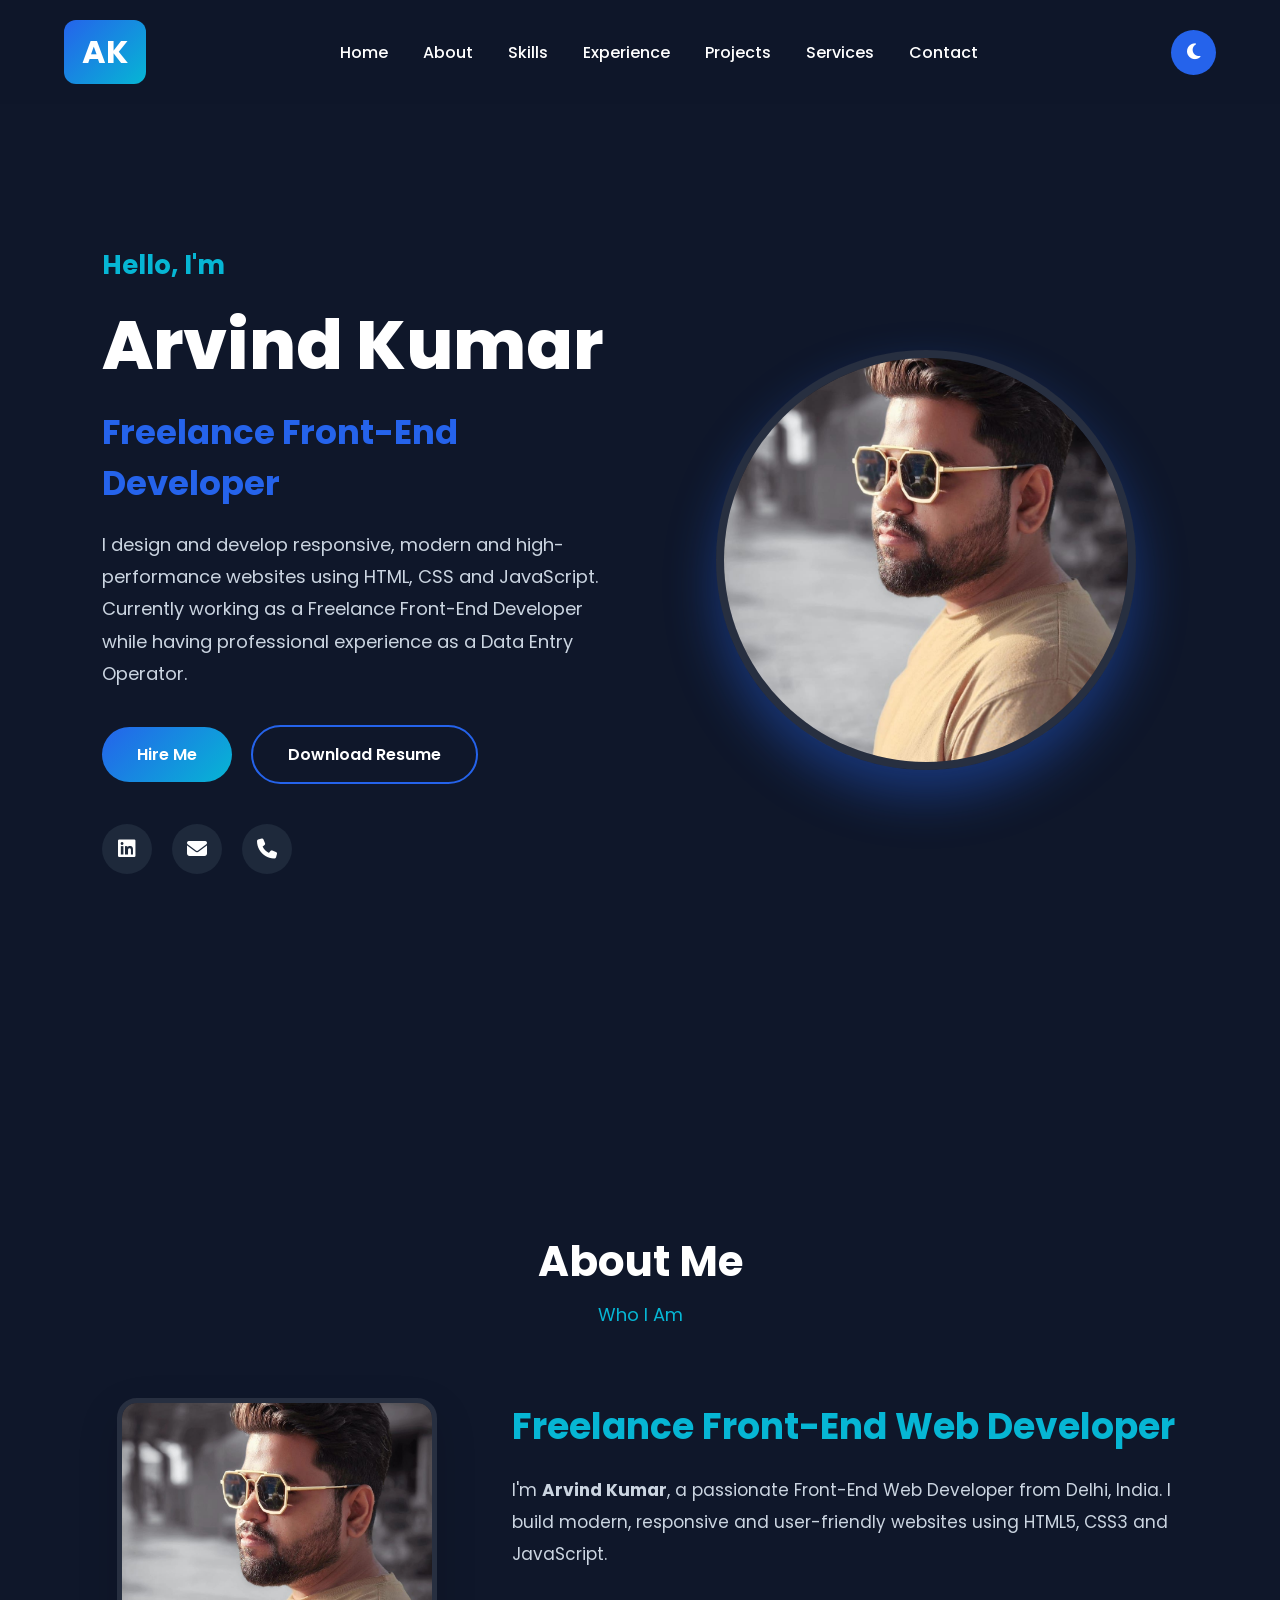
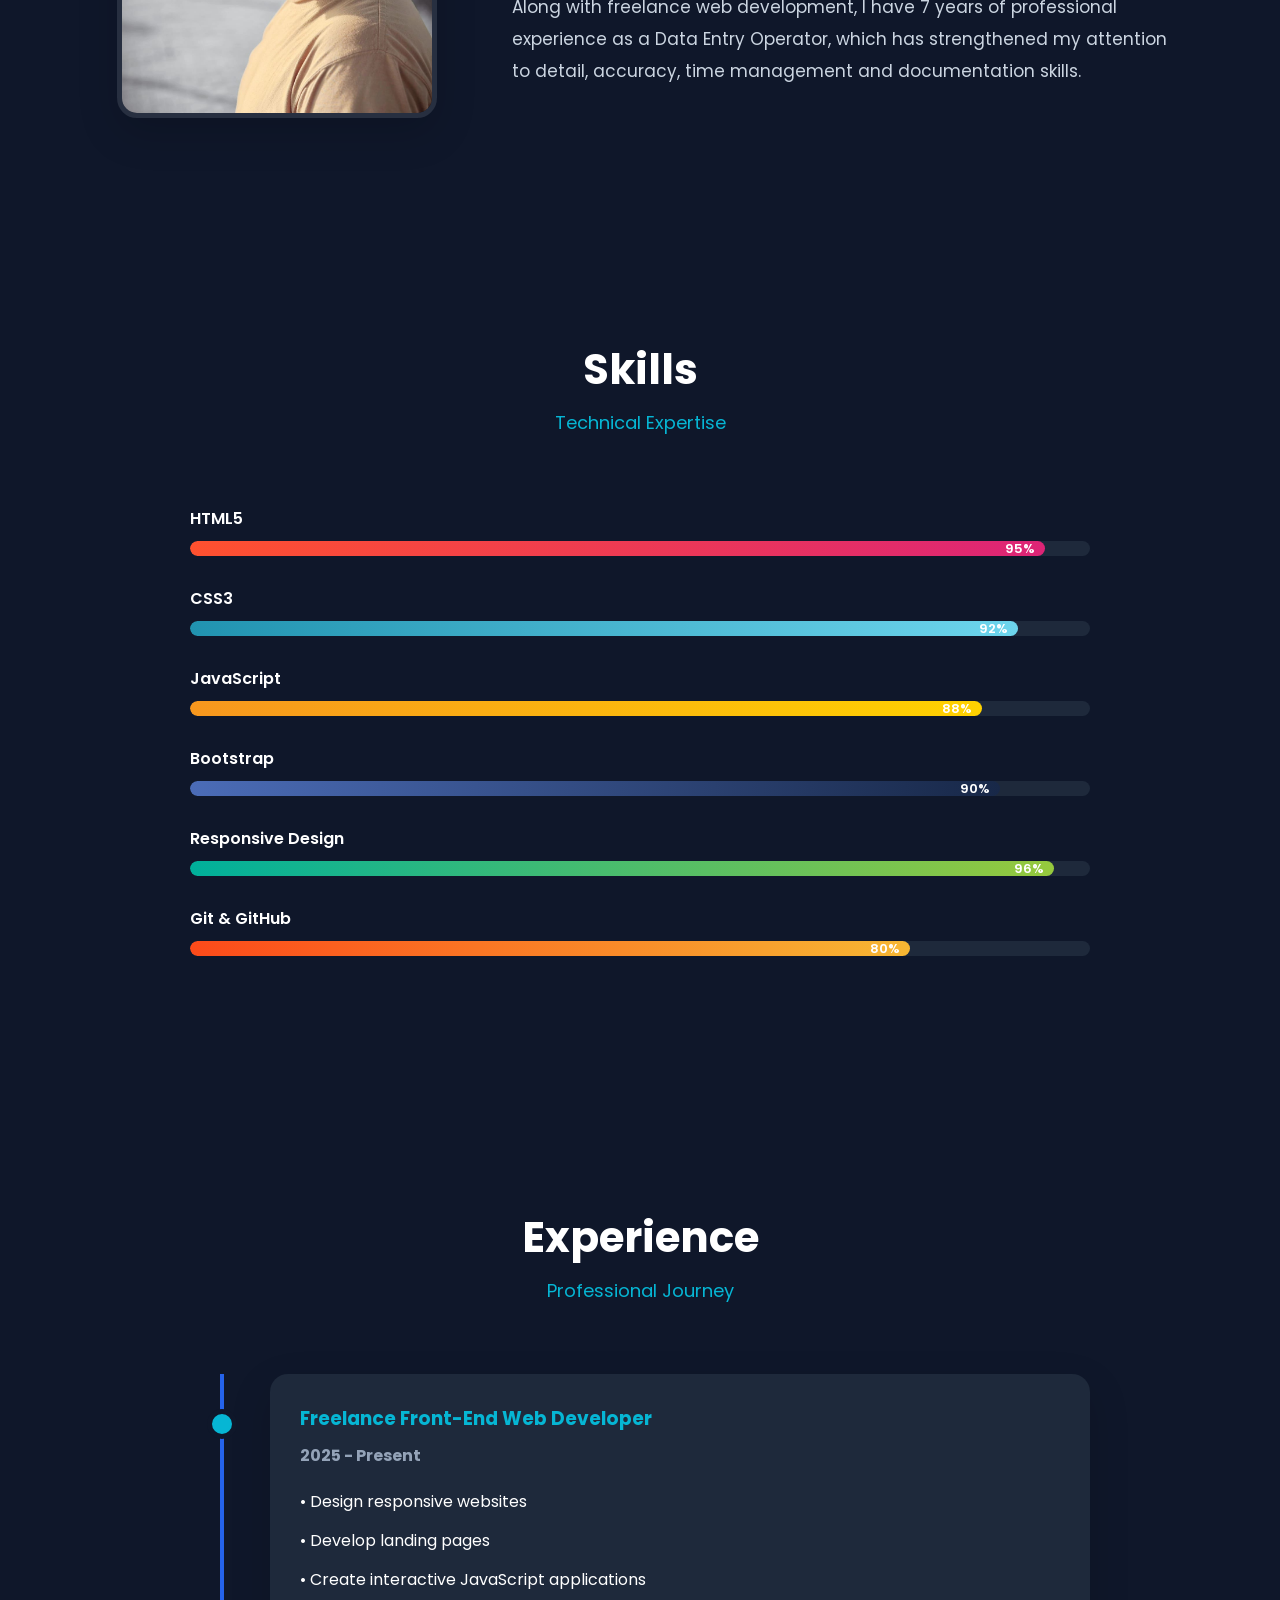
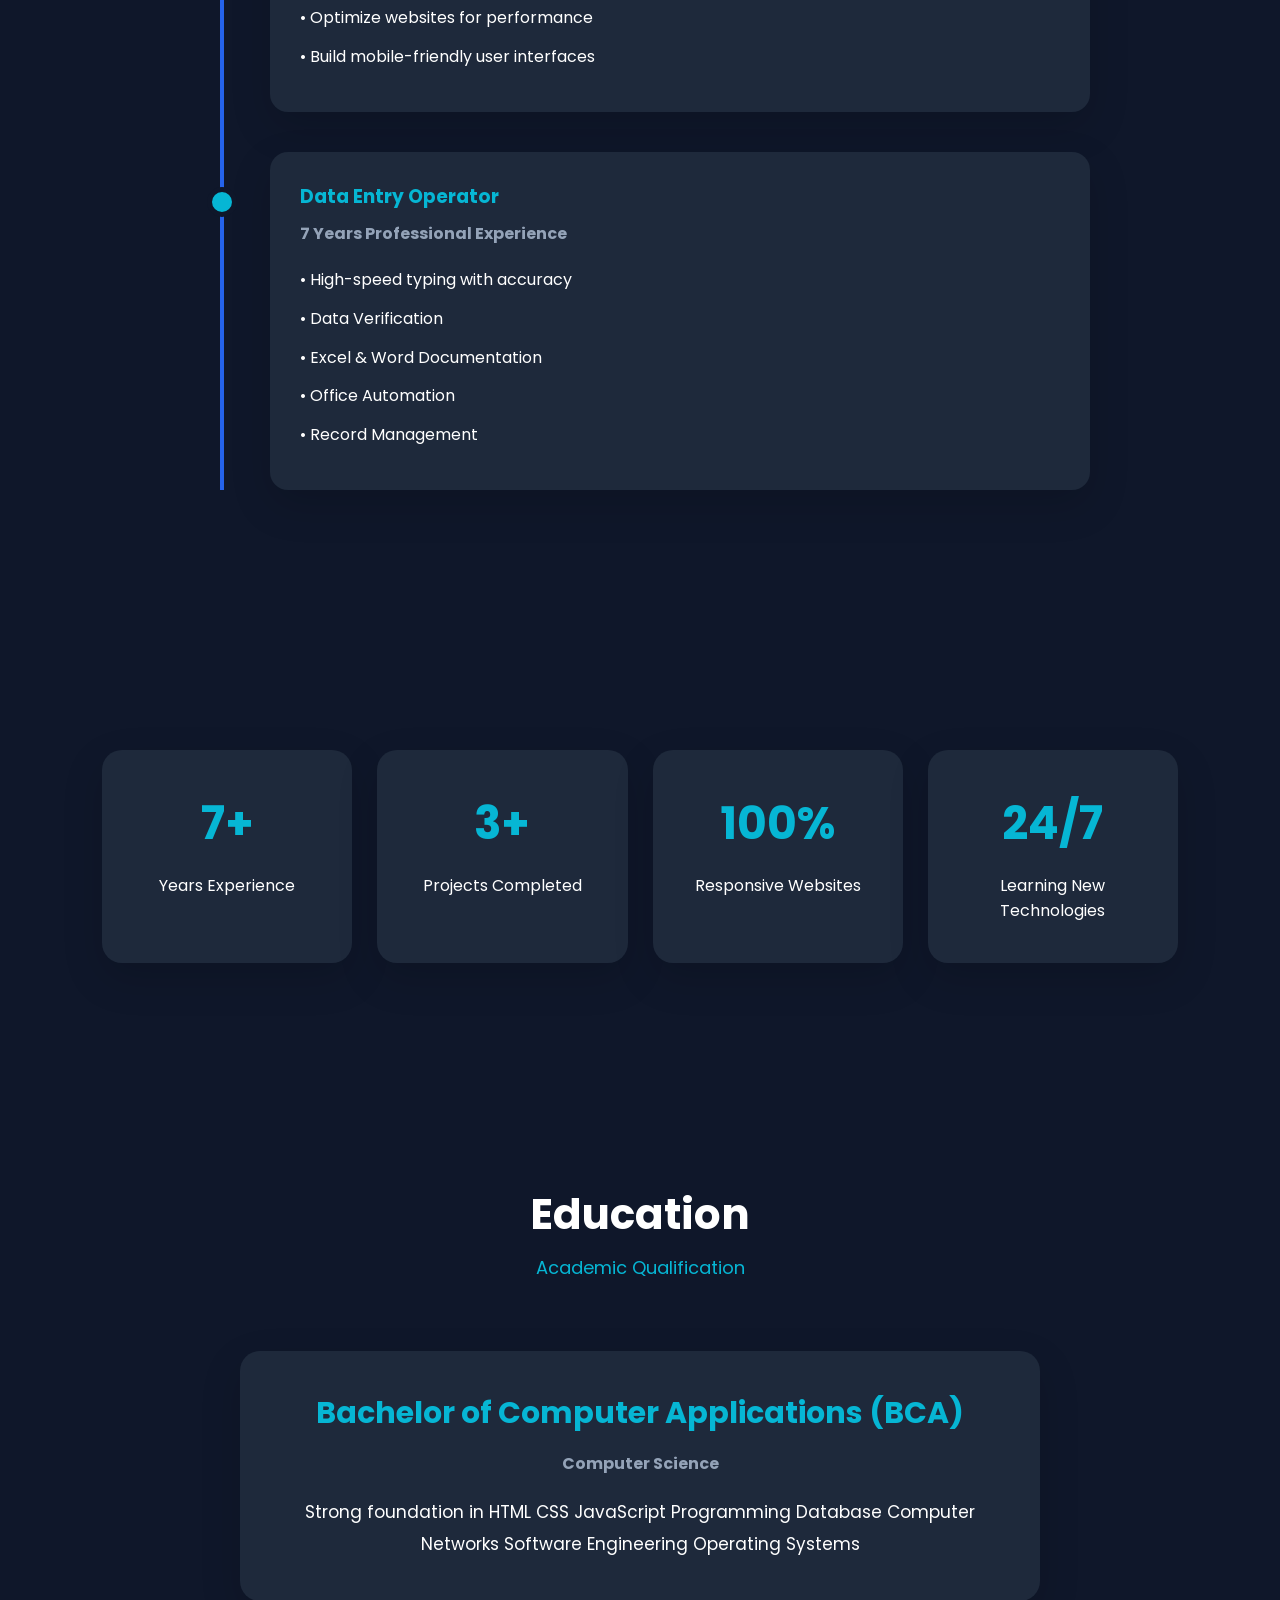
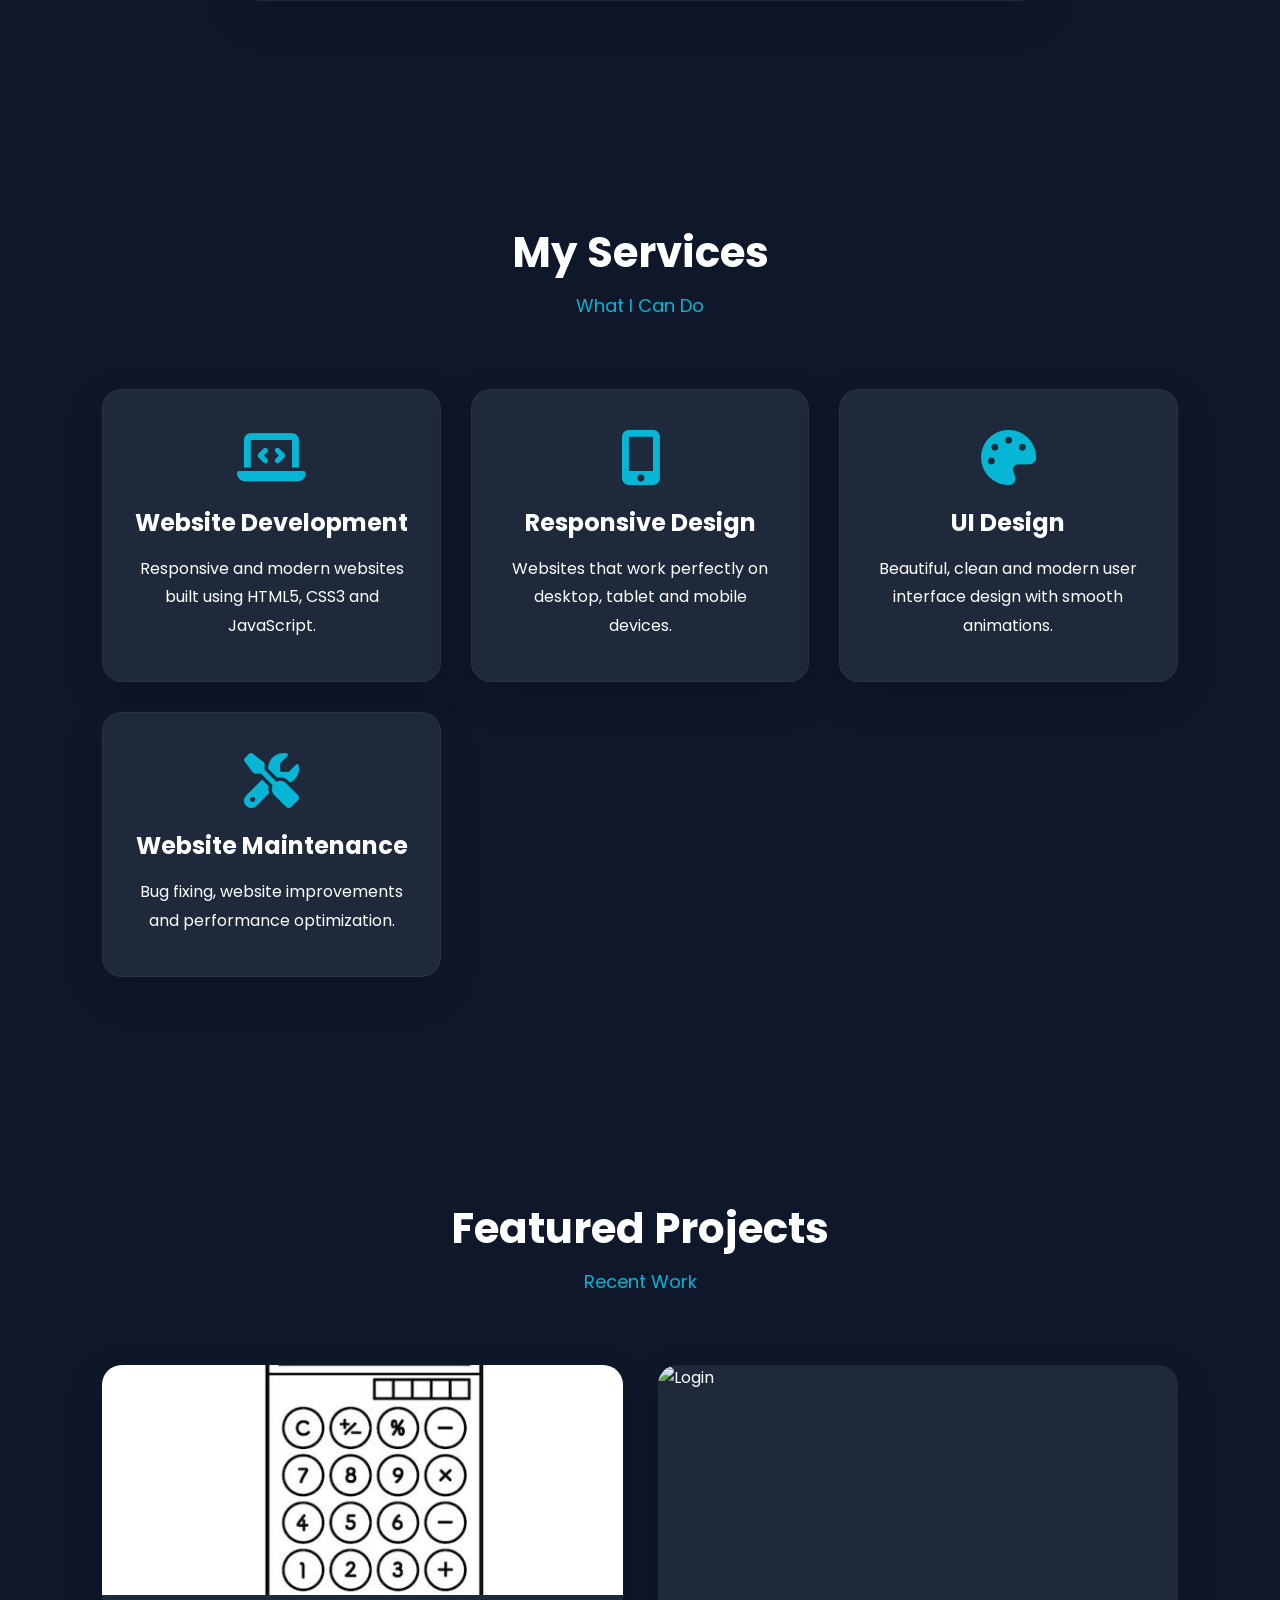
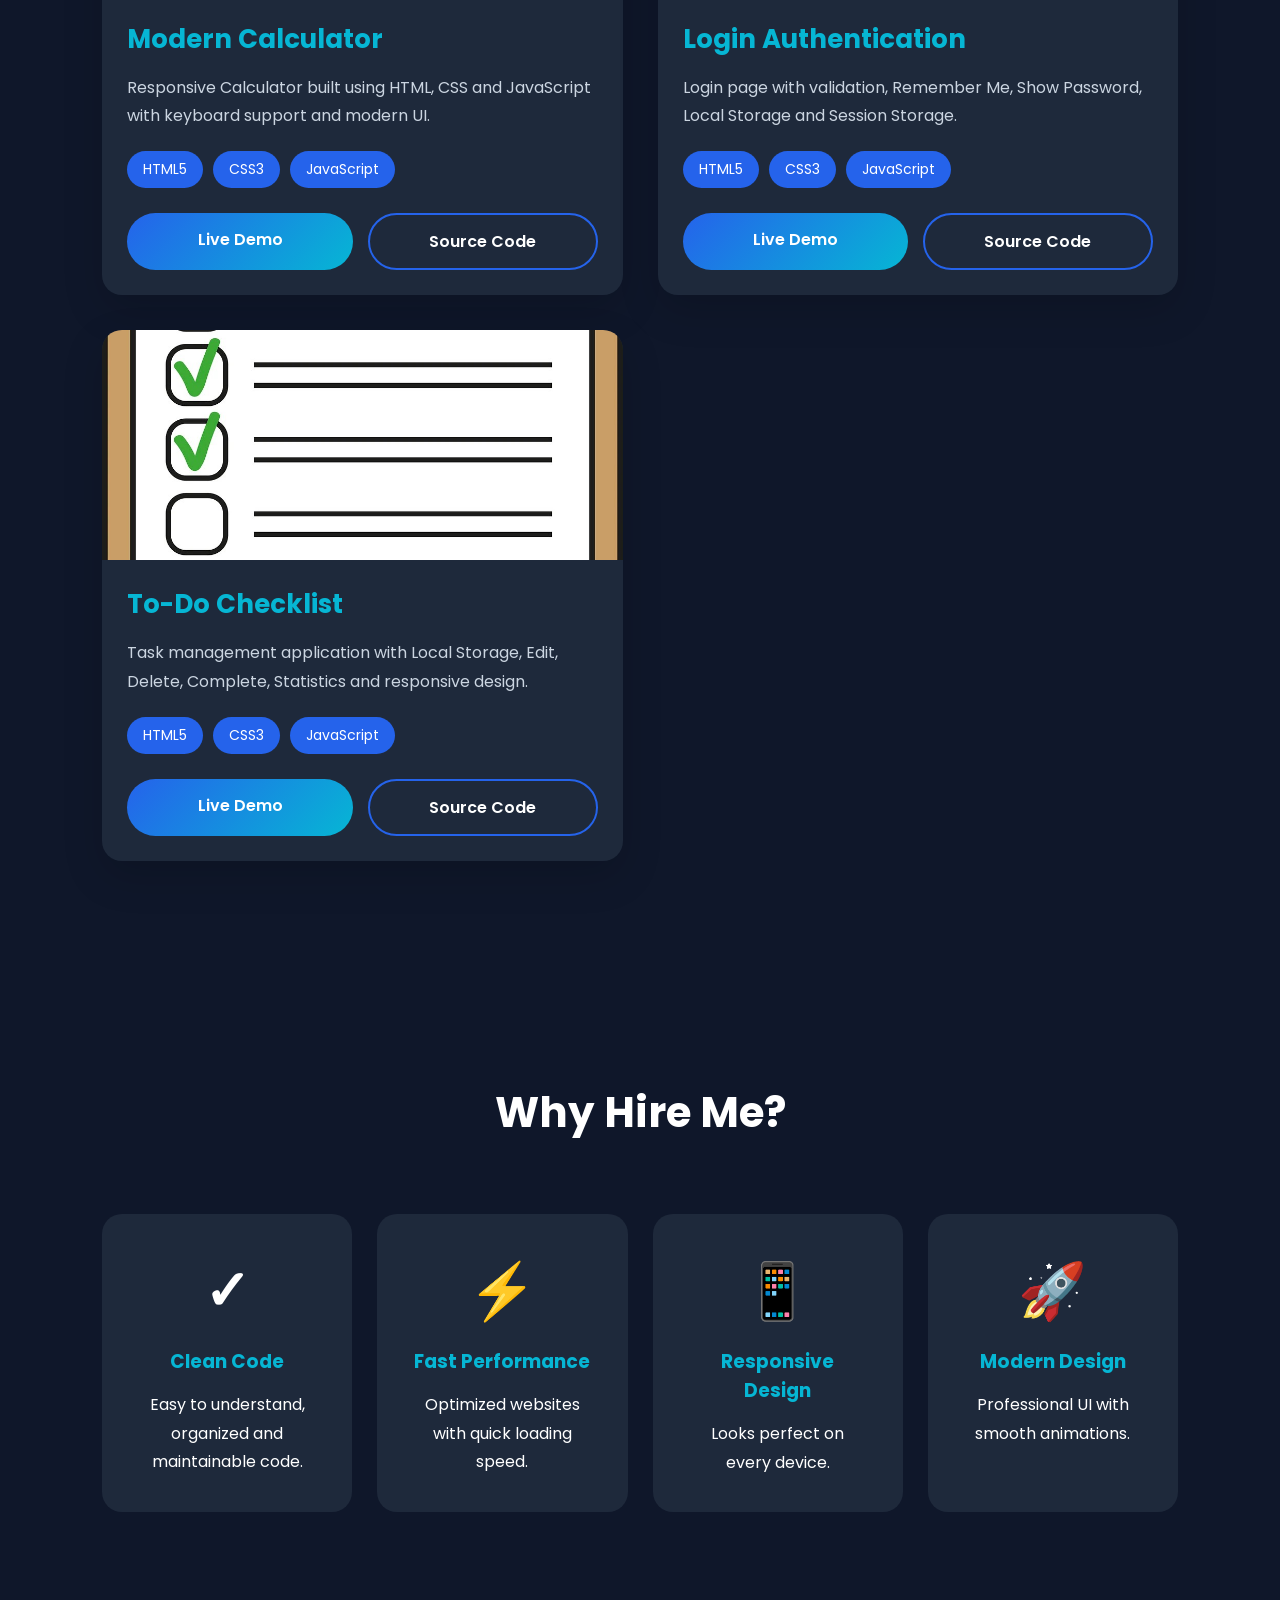
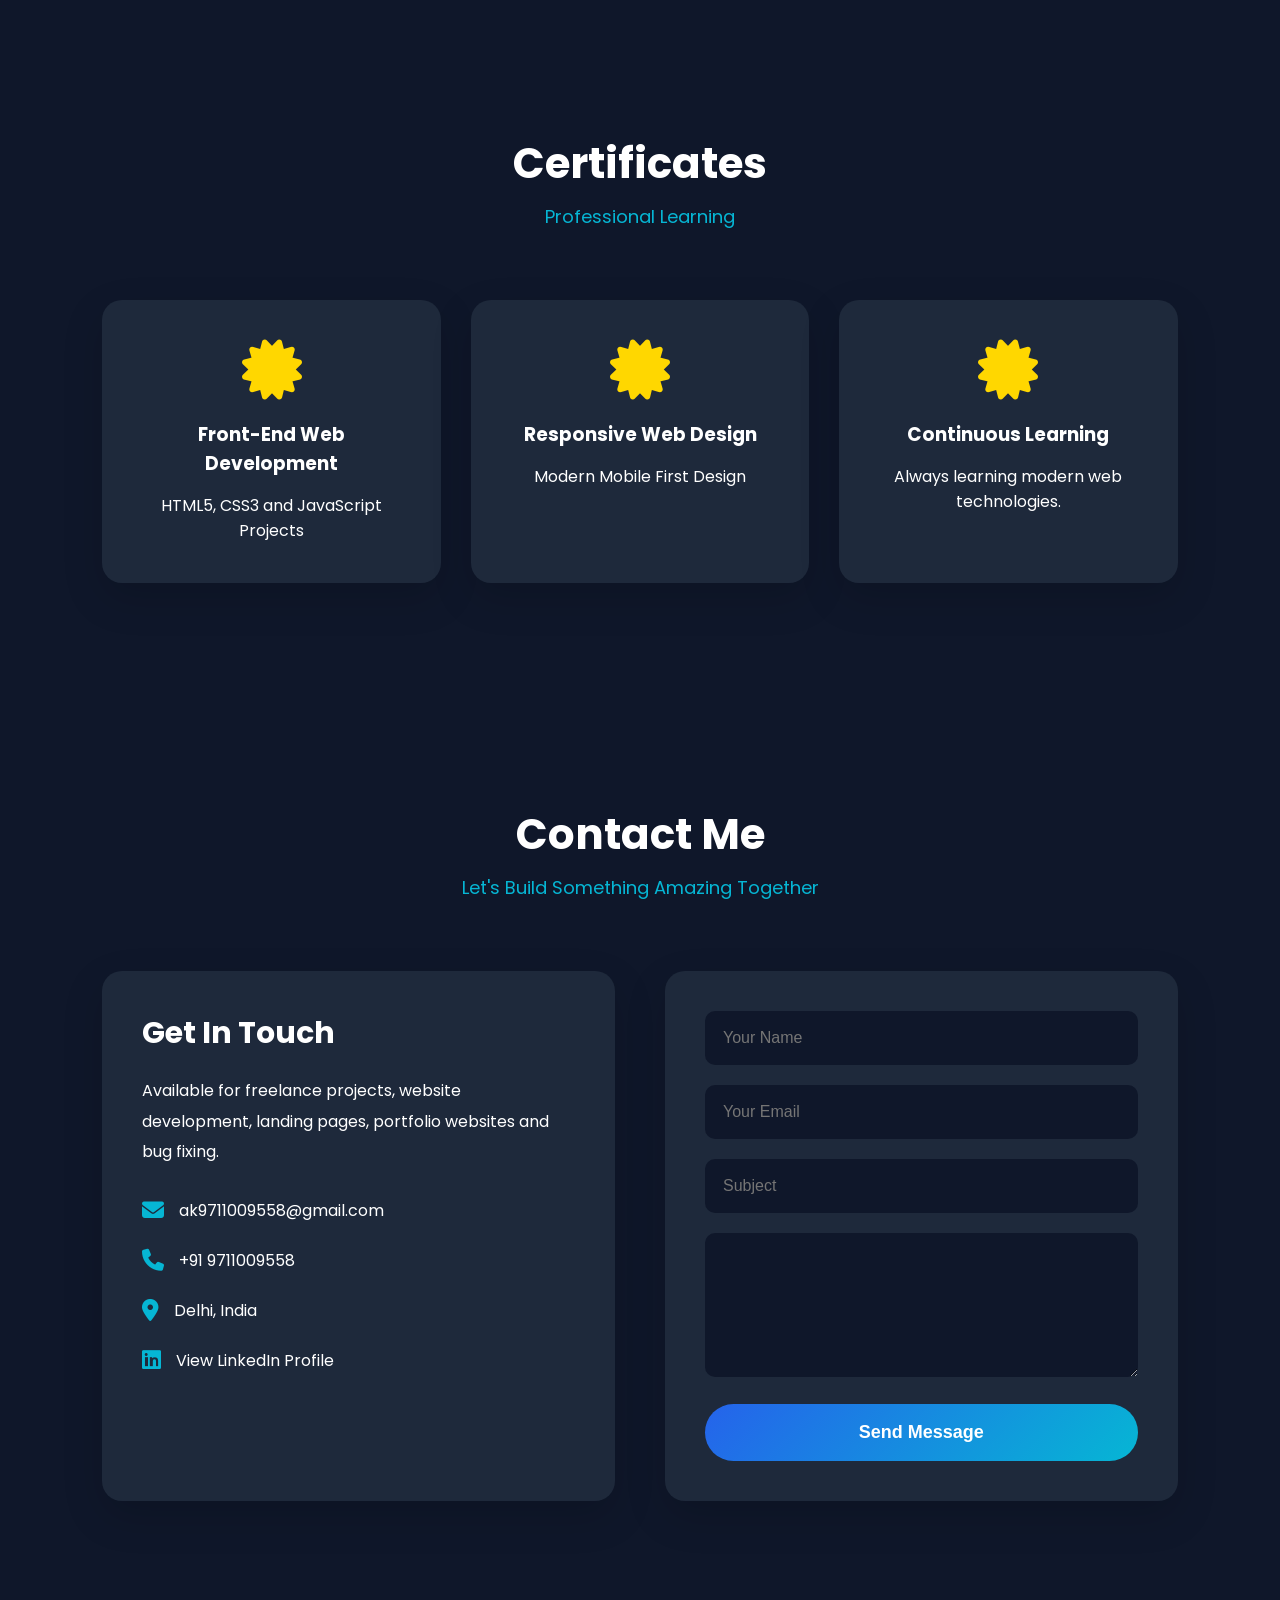
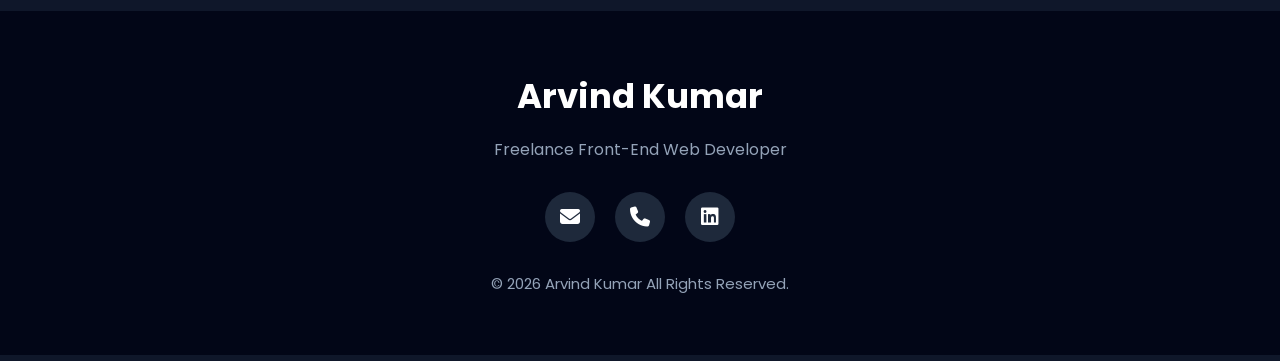
==== commit 60a5732b: "Update index.html" ====
--- a/index.html
+++ b/index.html
@@ -233,33 +233,6 @@
 
 <div class="about-info">
 
-<div>
-
-<h4>Name</h4>
-<p>Arvind Kumar</p>
-
-</div>
-
-<div>
-
-<h4>Email</h4>
-<p>ak9711009558@gmail.com</p>
-
-</div>
-
-<div>
-
-<h4>Phone</h4>
-<p>+91 9711009558</p>
-
-</div>
-
-<div>
-
-<h4>Location</h4>
-<p>Delhi, India</p>
-
-</div>
 
 </div>
 
@@ -1200,4 +1173,4 @@
 
 </body>
 
-</html>+</html>
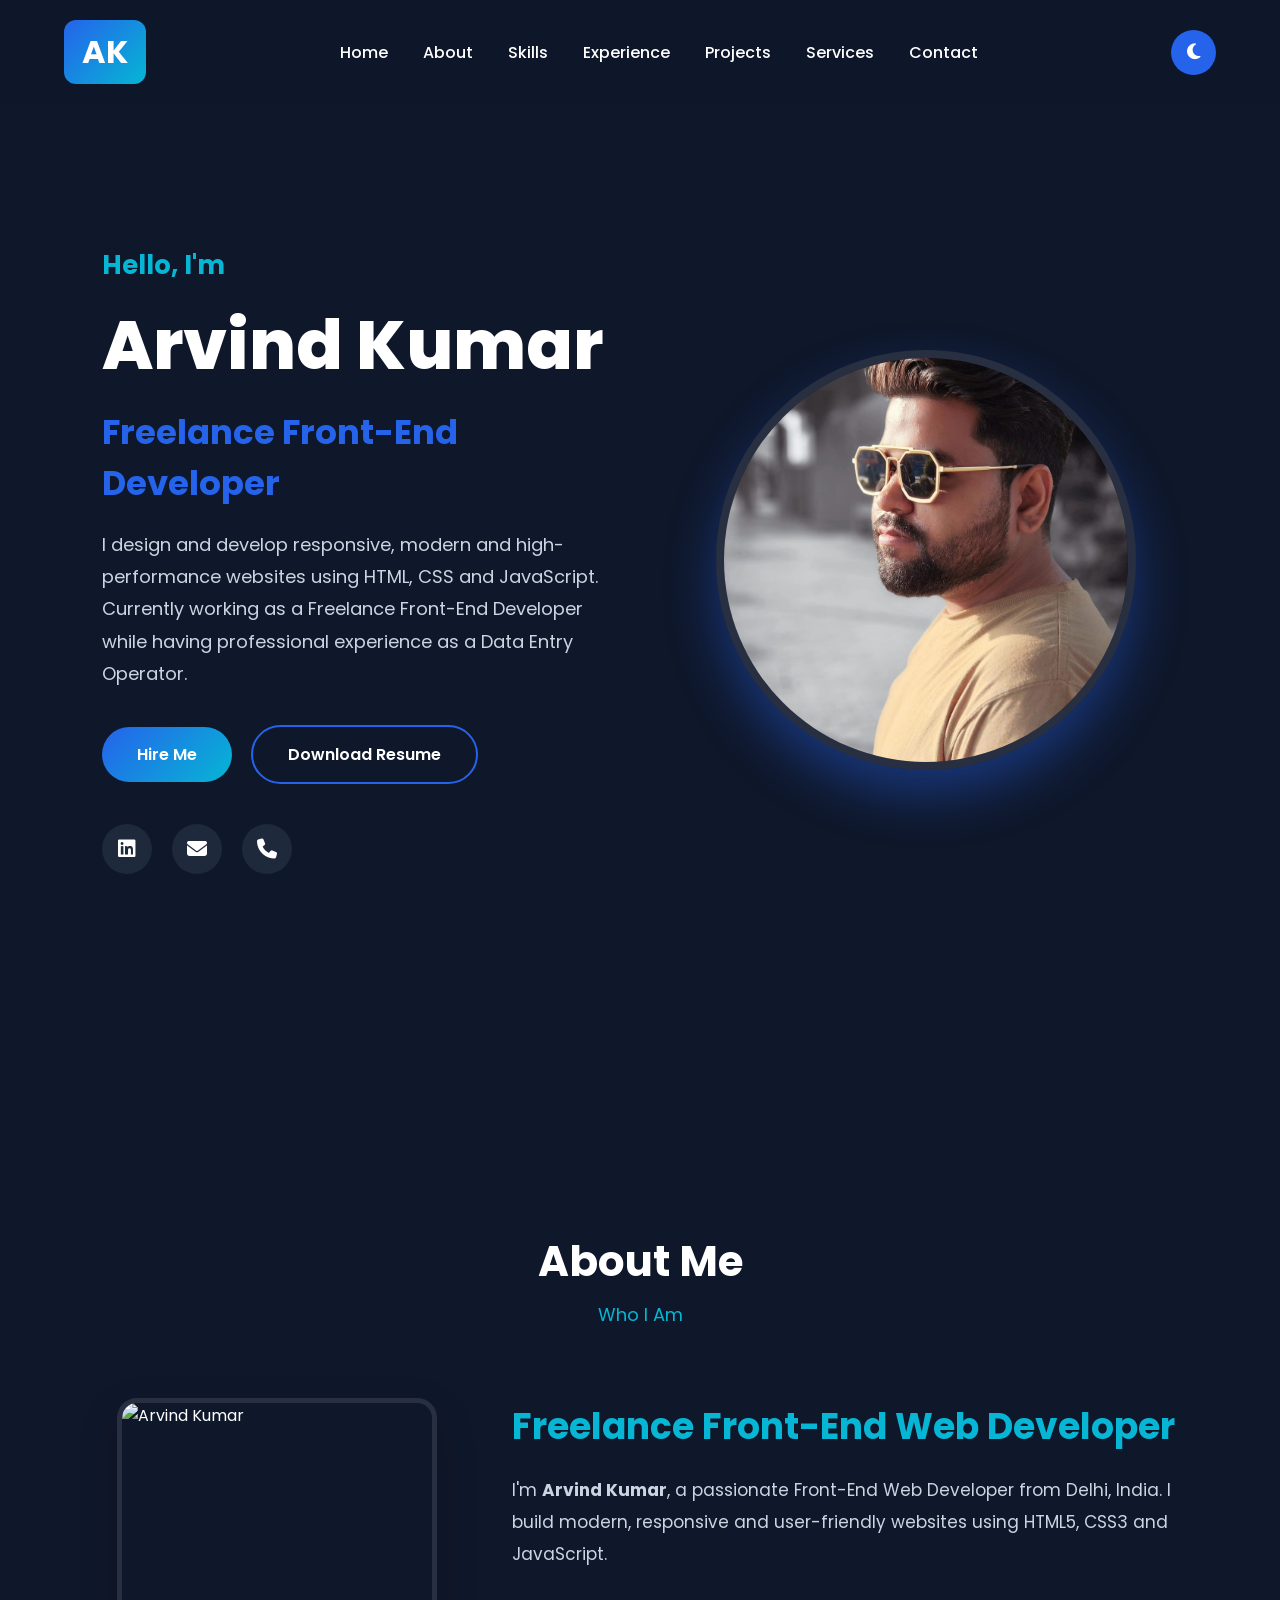
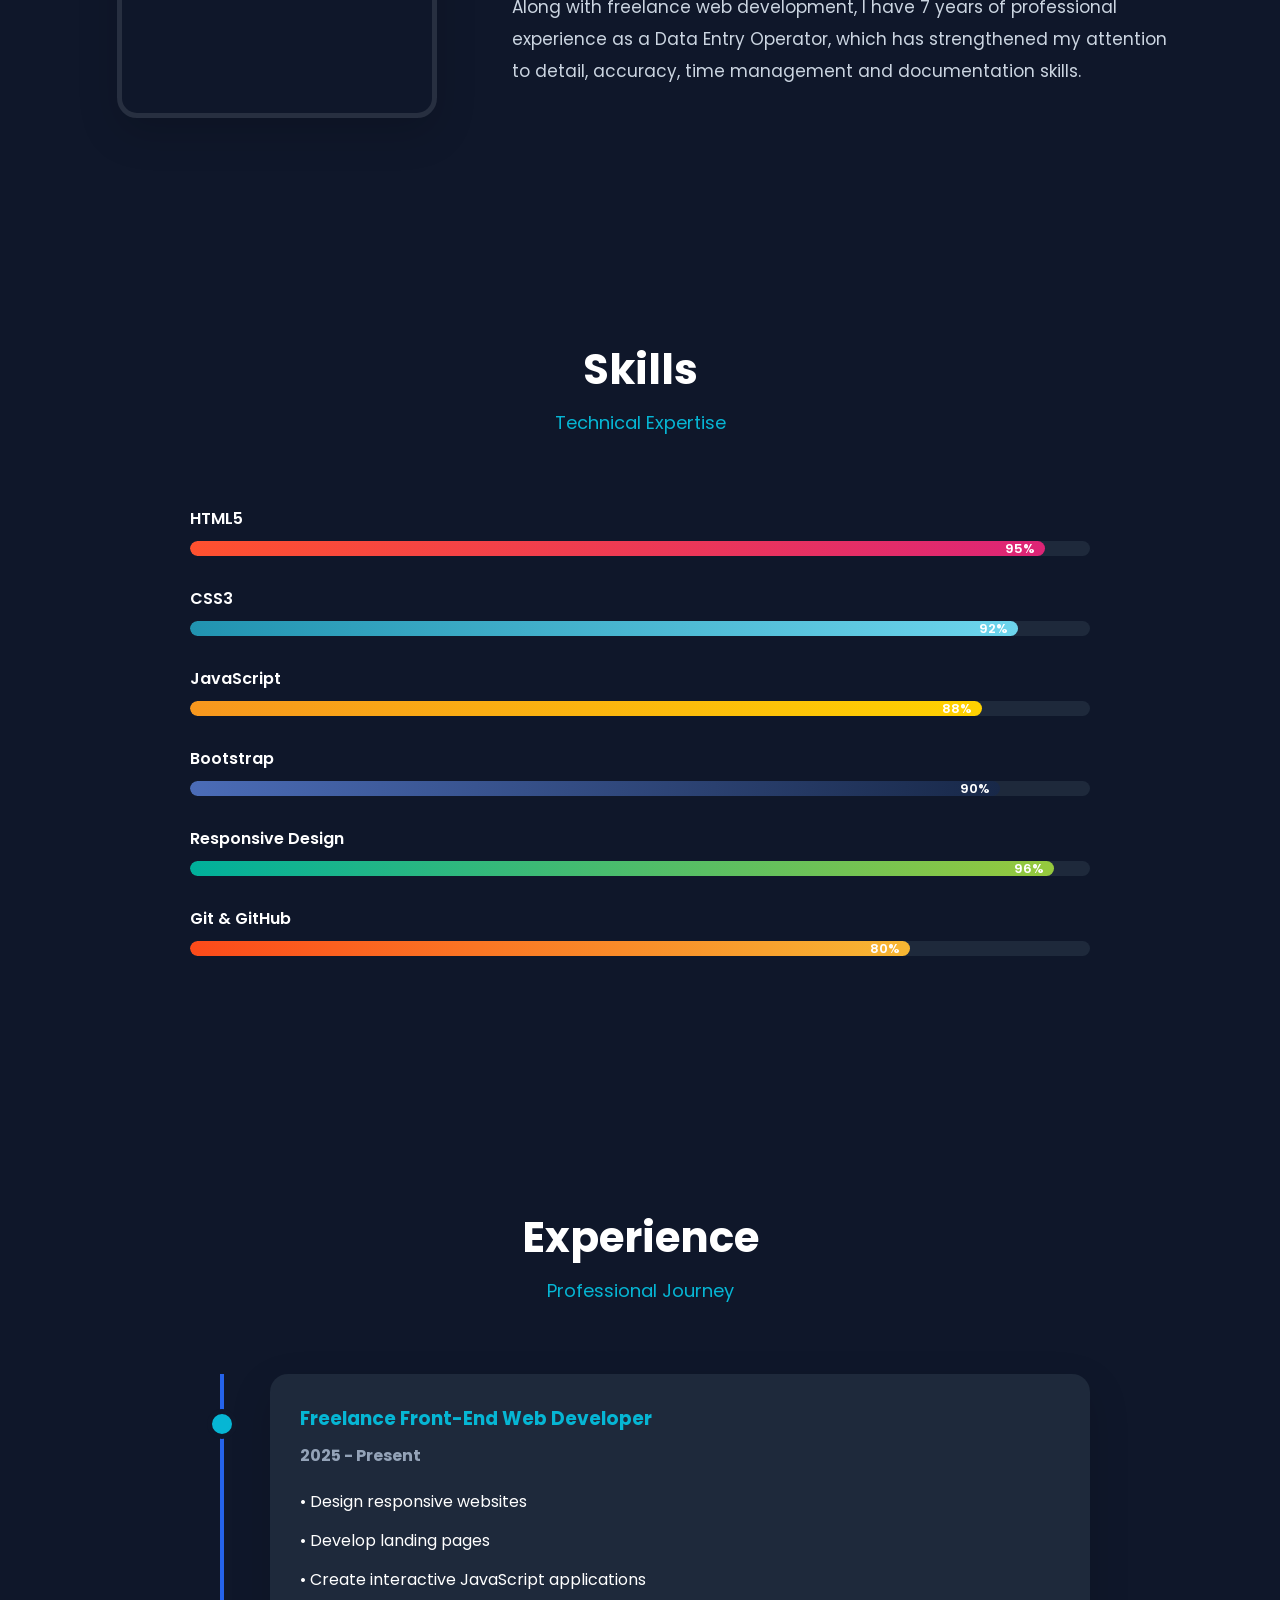
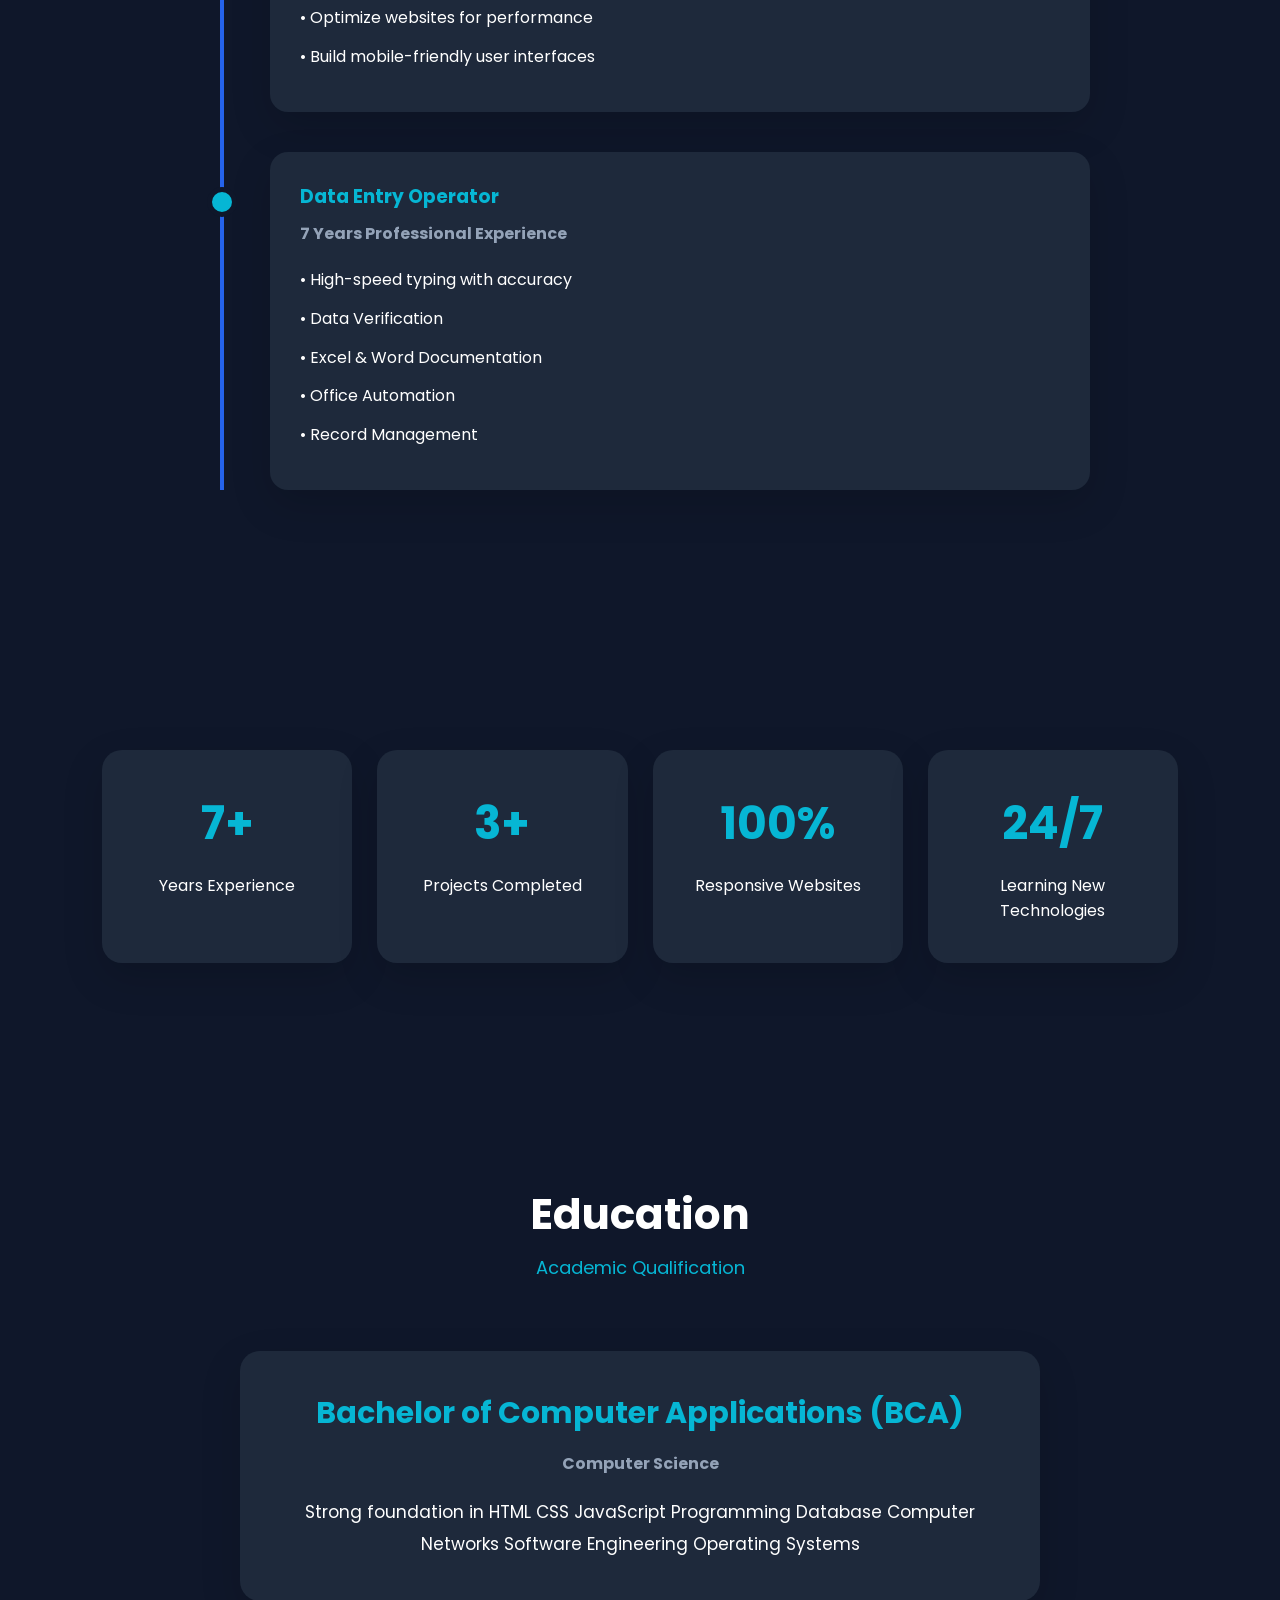
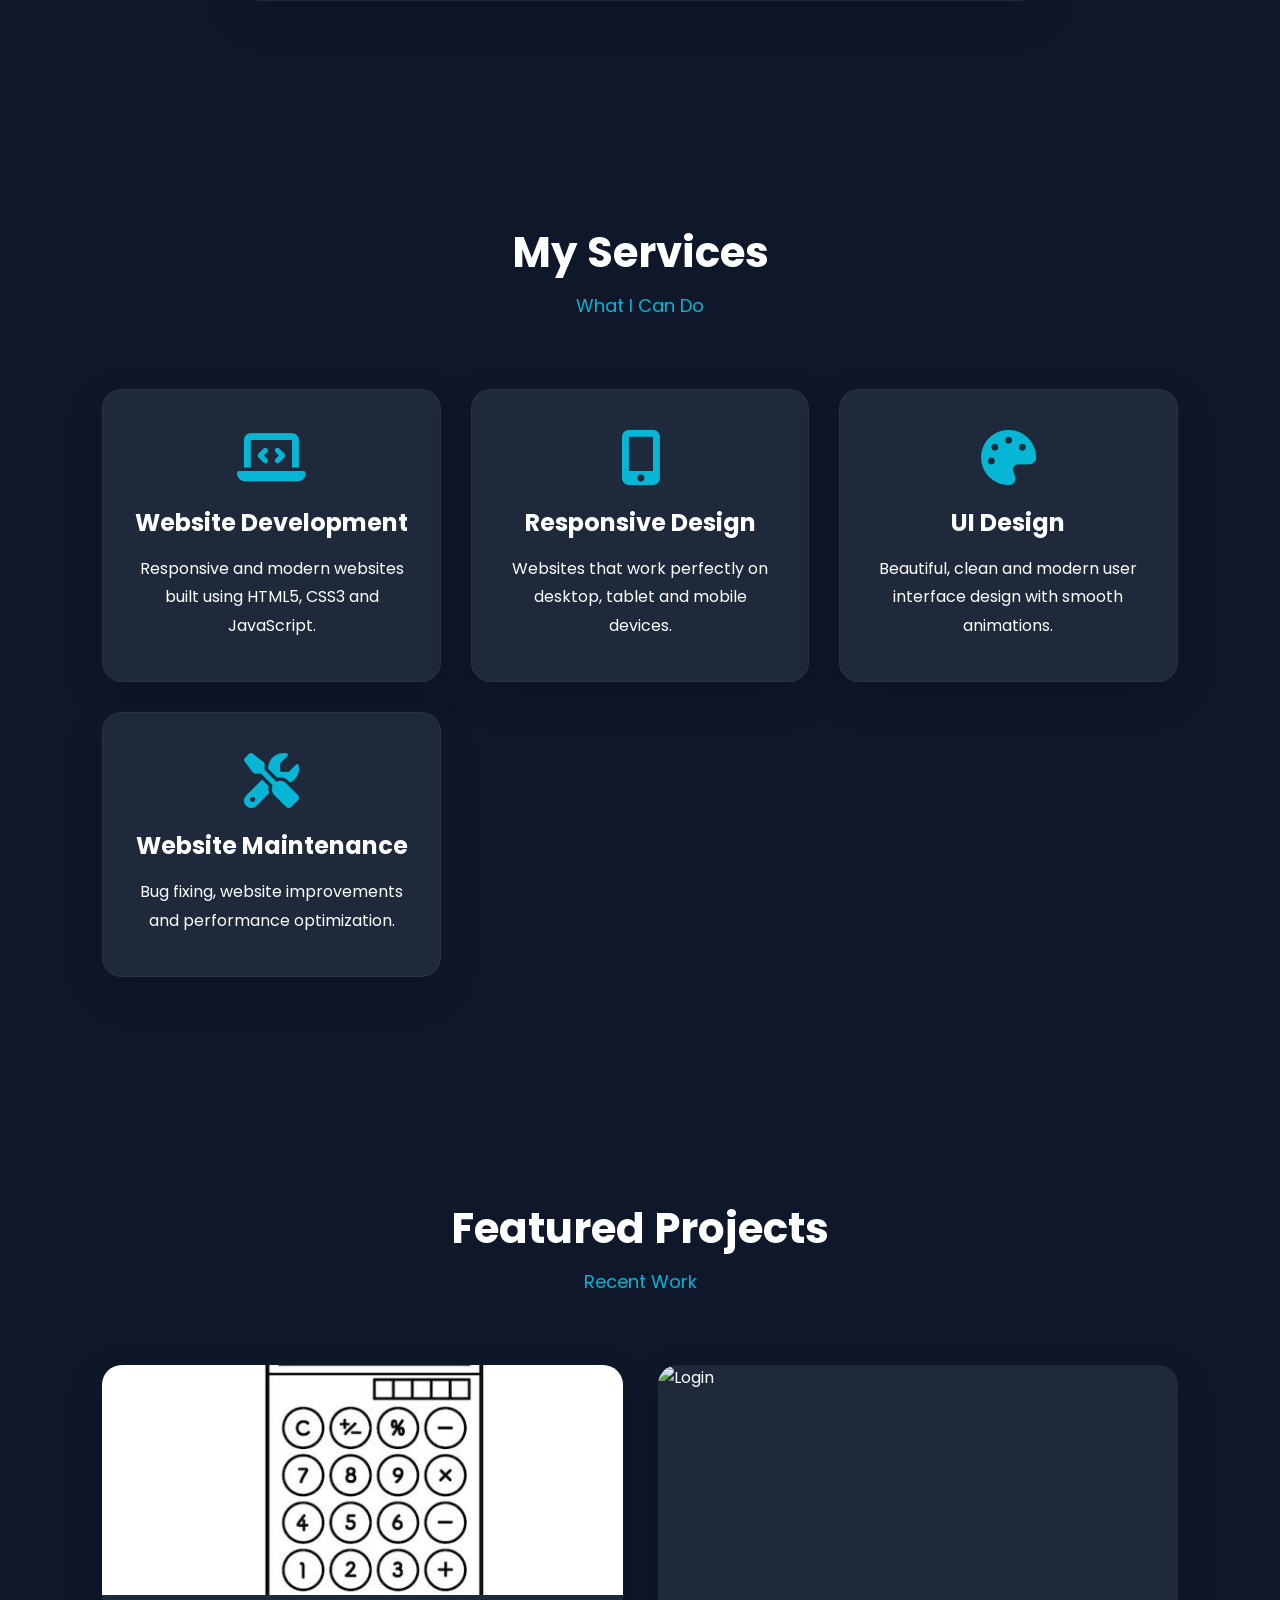
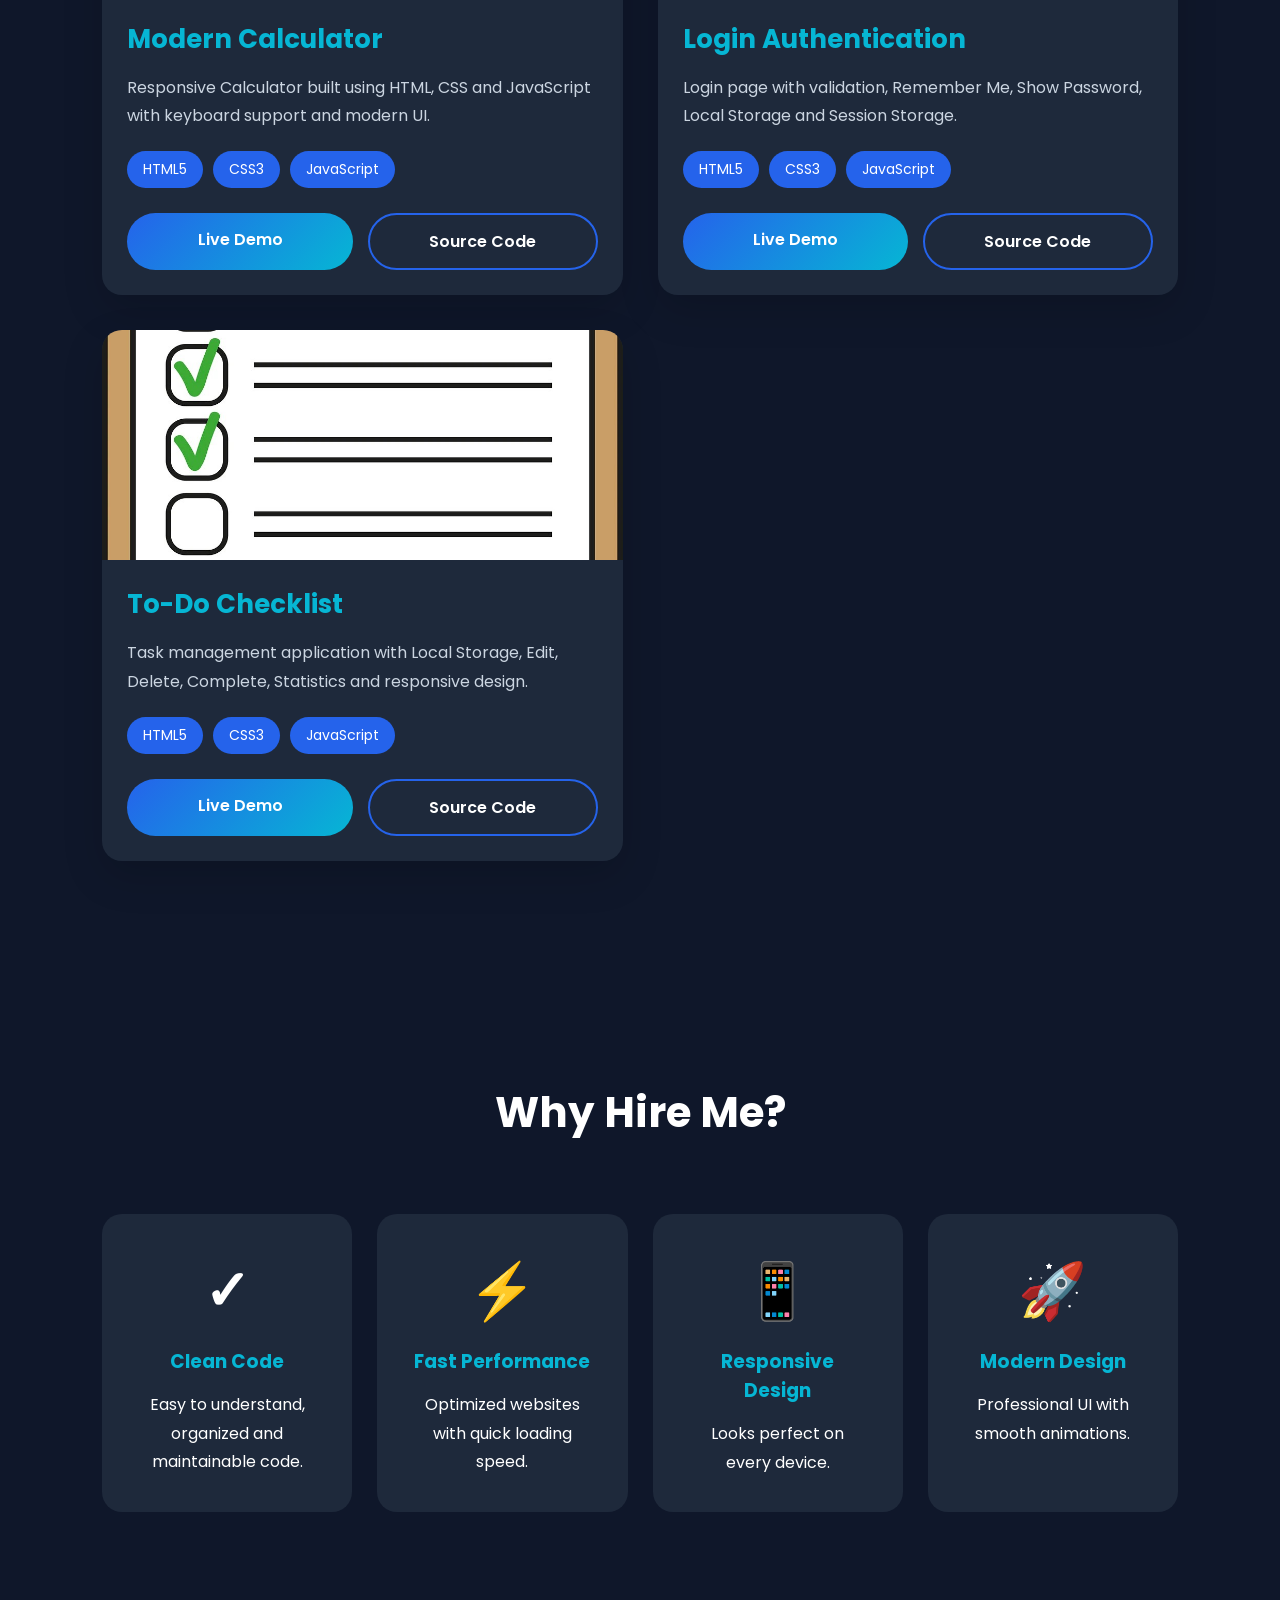
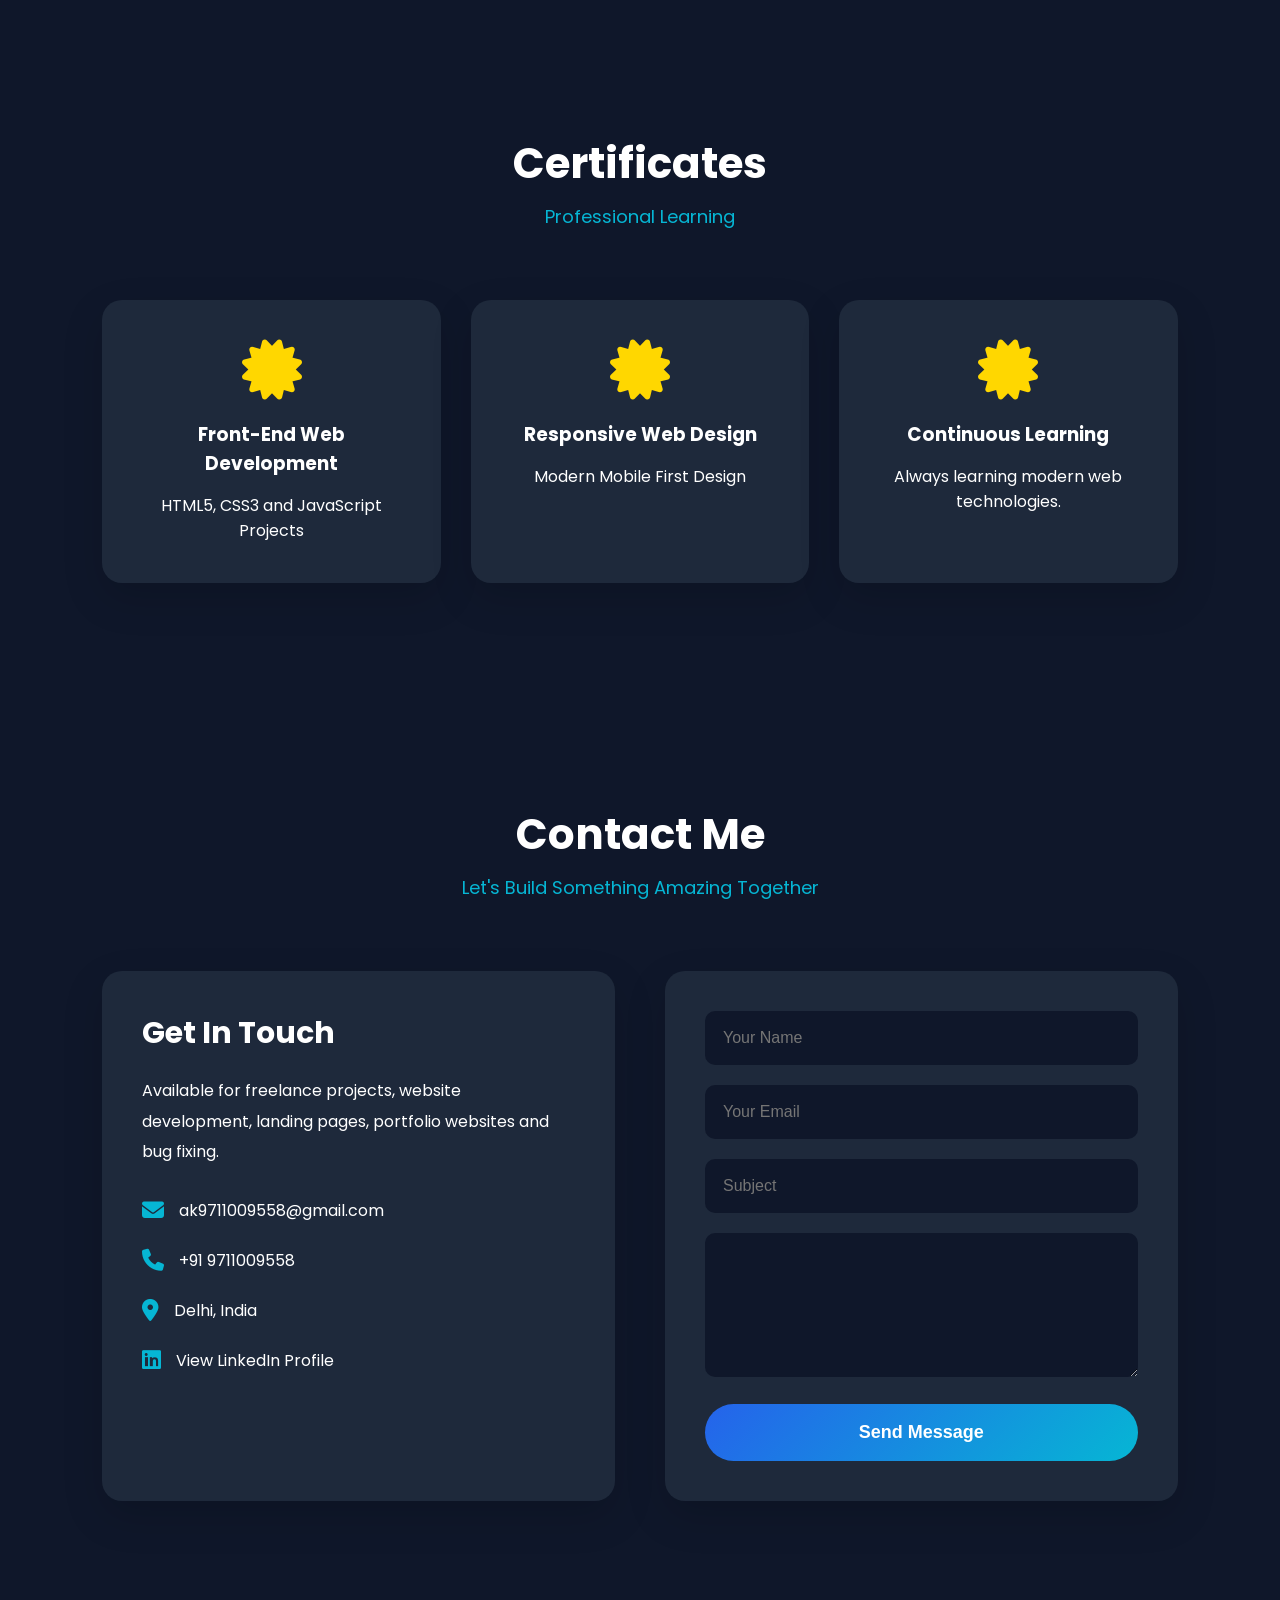
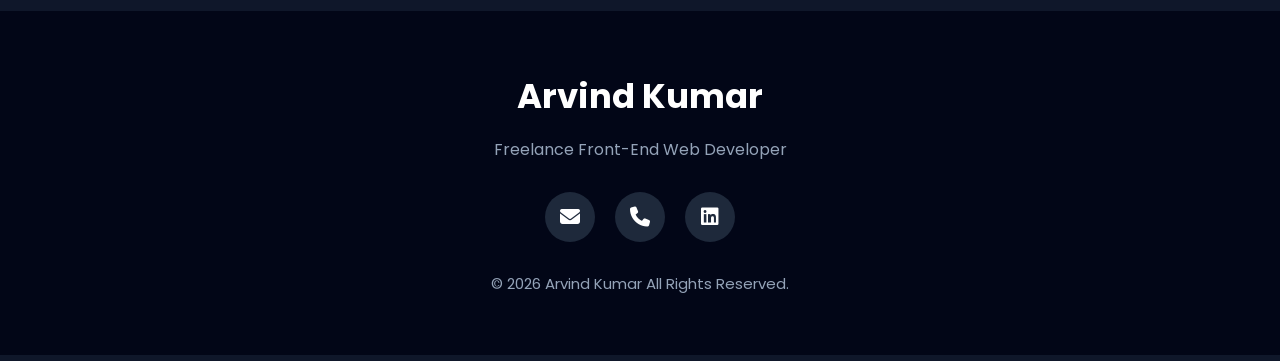
==== commit 25f8975e: "Update index.html" ====
--- a/index.html
+++ b/index.html
@@ -209,7 +209,7 @@
 
 <div class="about-image">
 
-<img src="assets/images/profile.jpg" alt="Arvind Kumar">
+<img src="assets/images/image.jpg" alt="Arvind Kumar">
 
 </div>
 
@@ -1086,7 +1086,9 @@
 Send Message
 
 </button>
-
+  
+<p id="statusMessage"></p>
+  
 </form>
 
 </div>
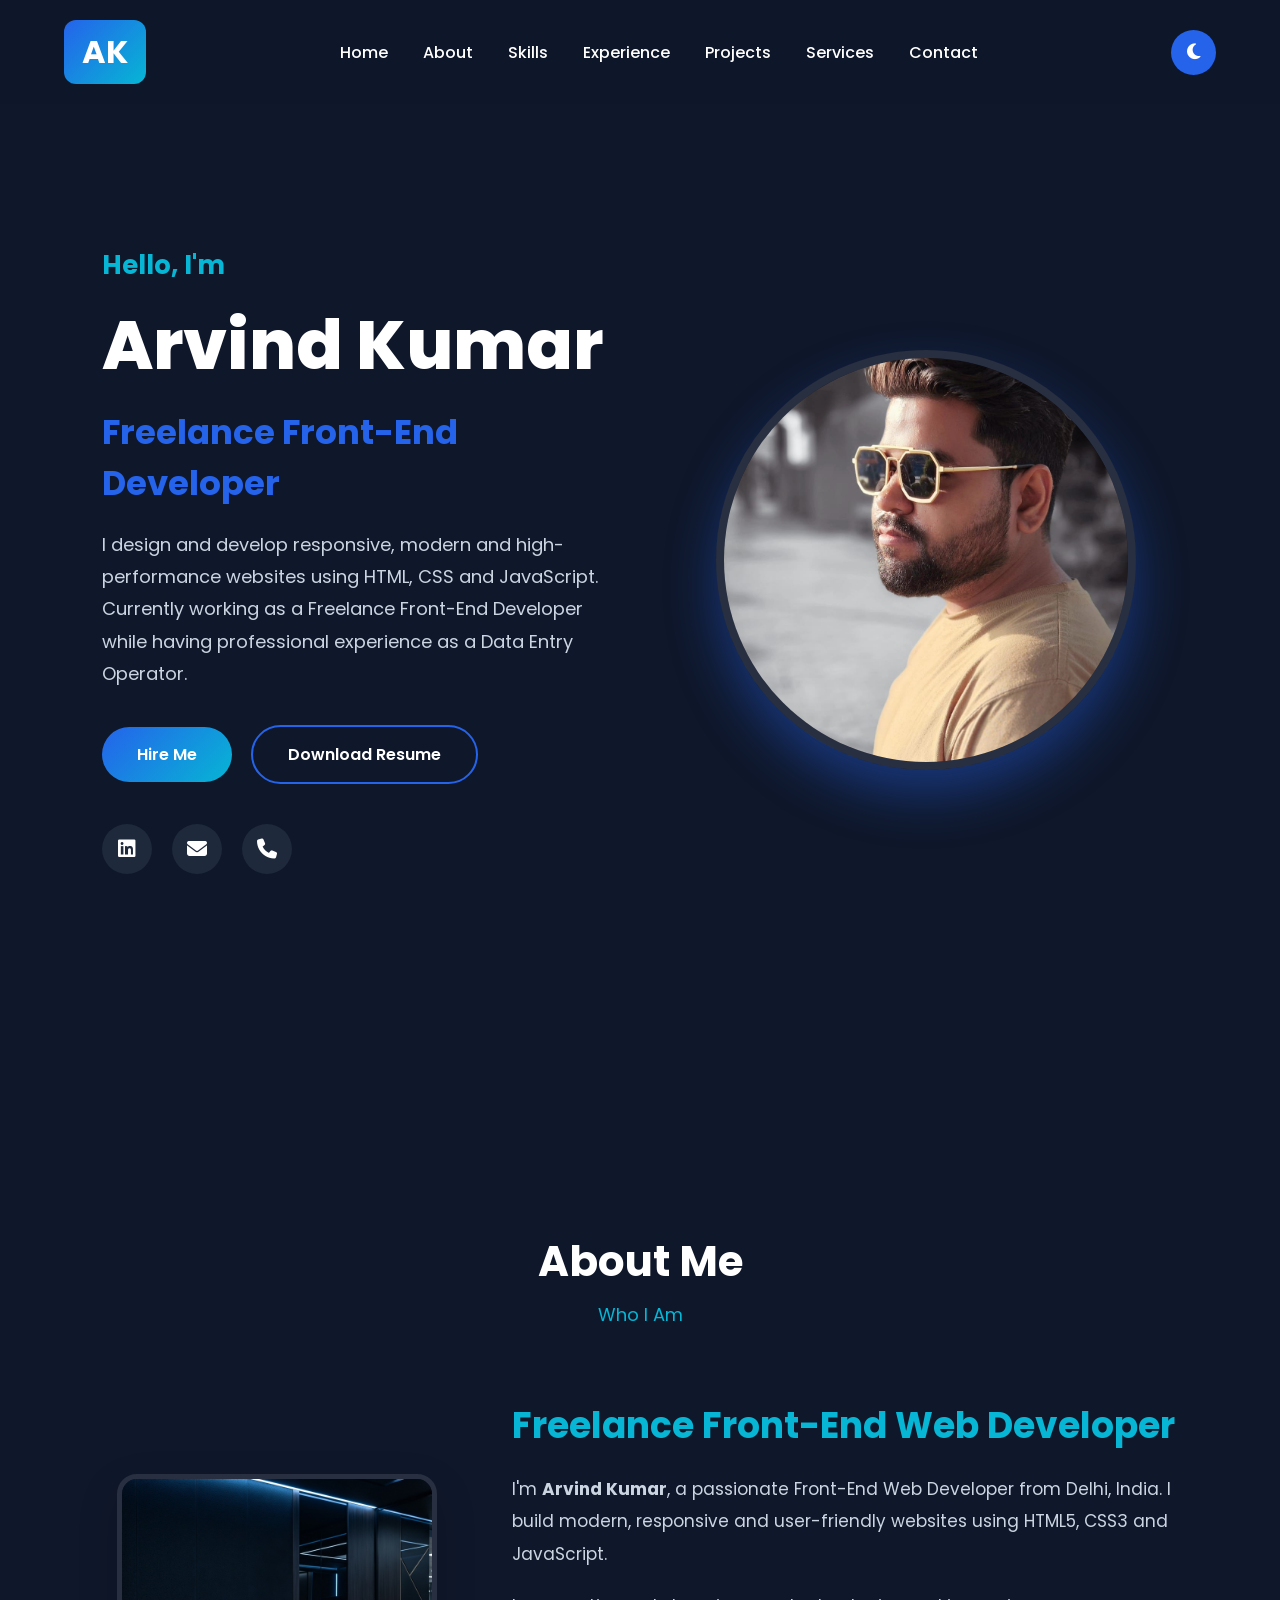
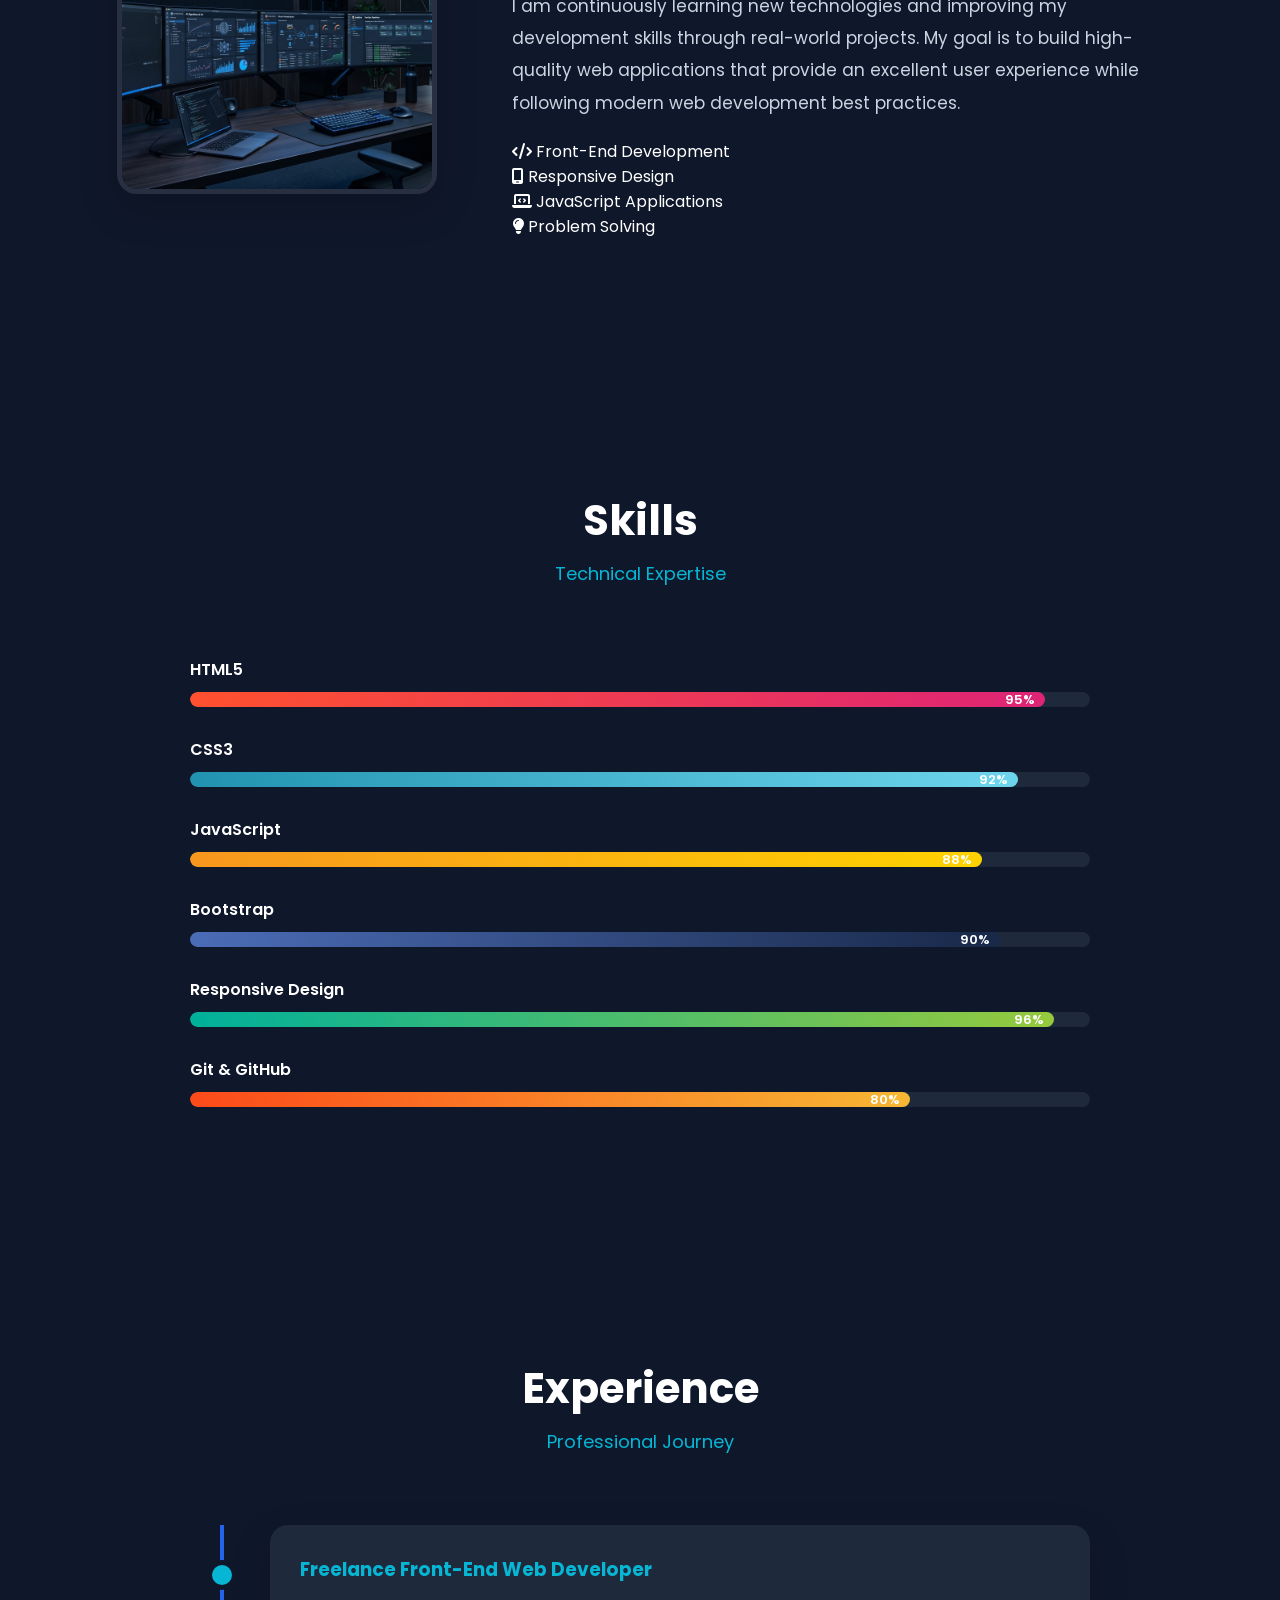
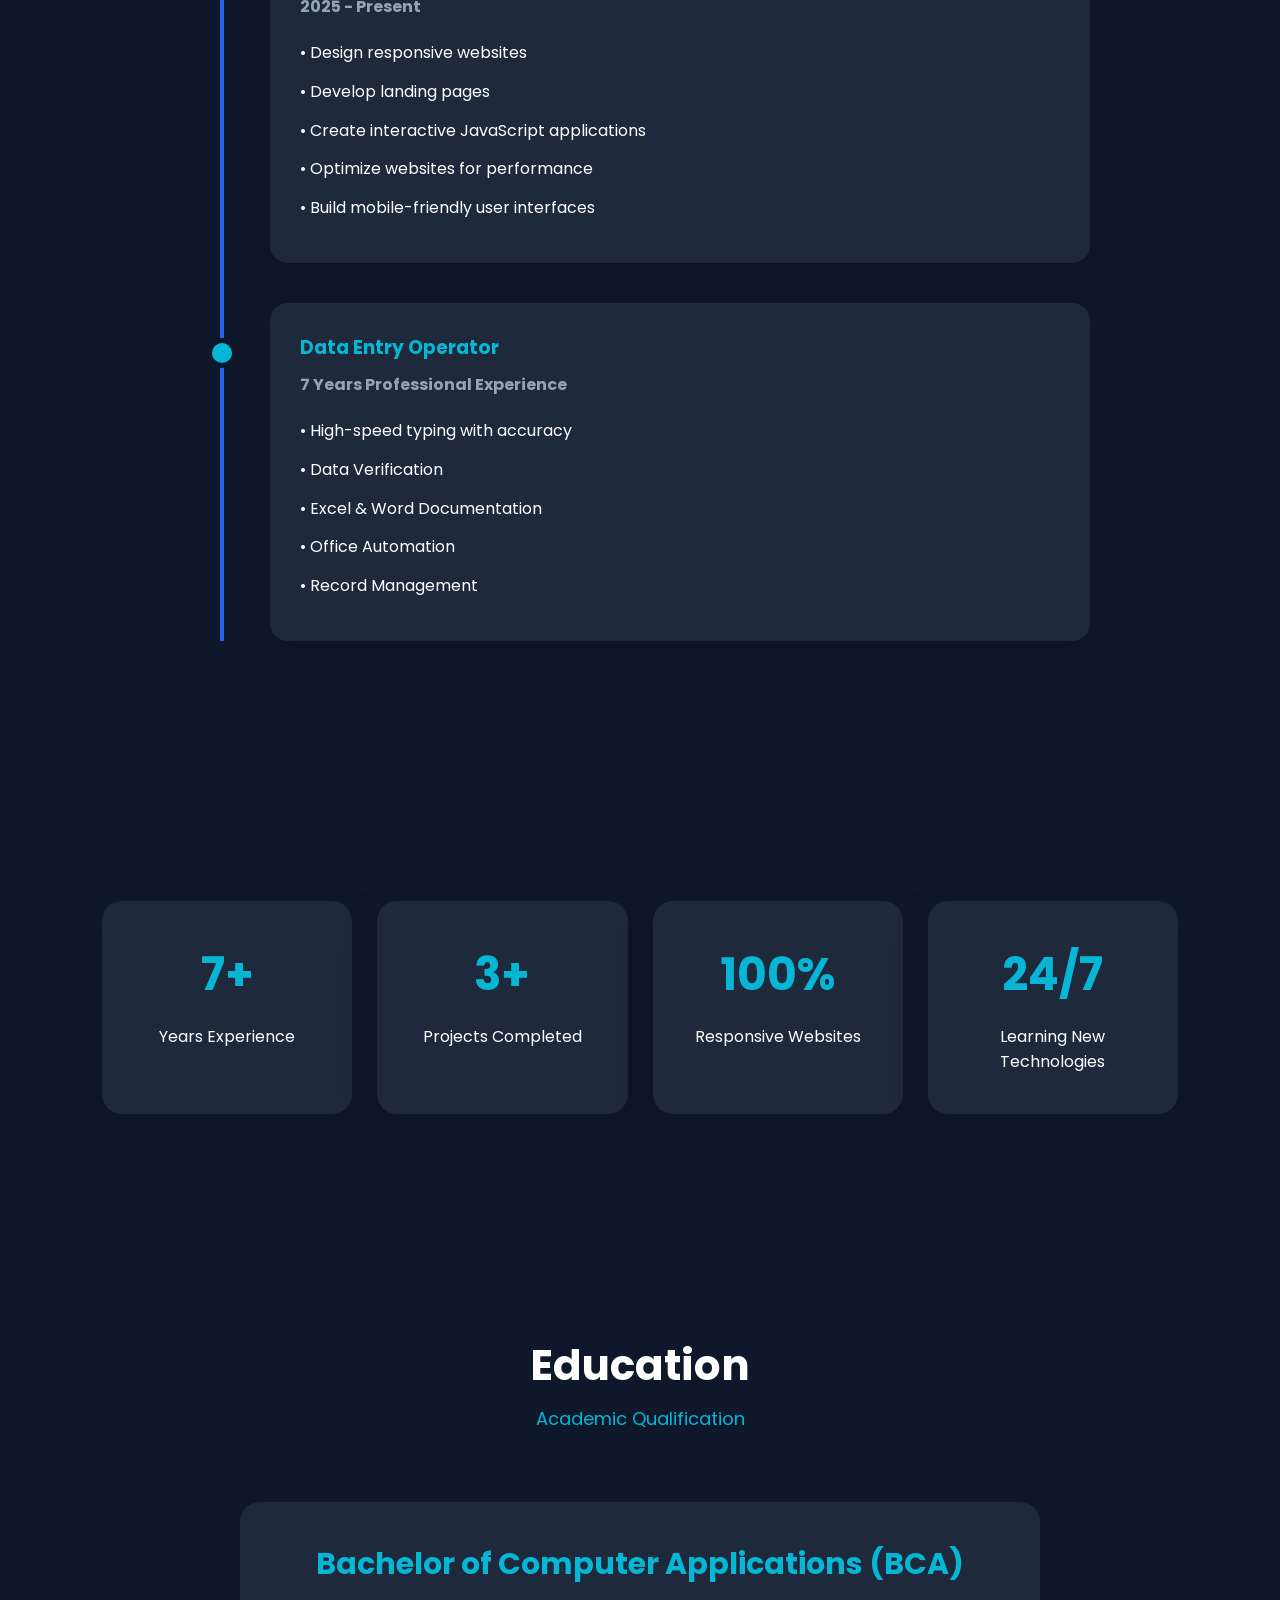
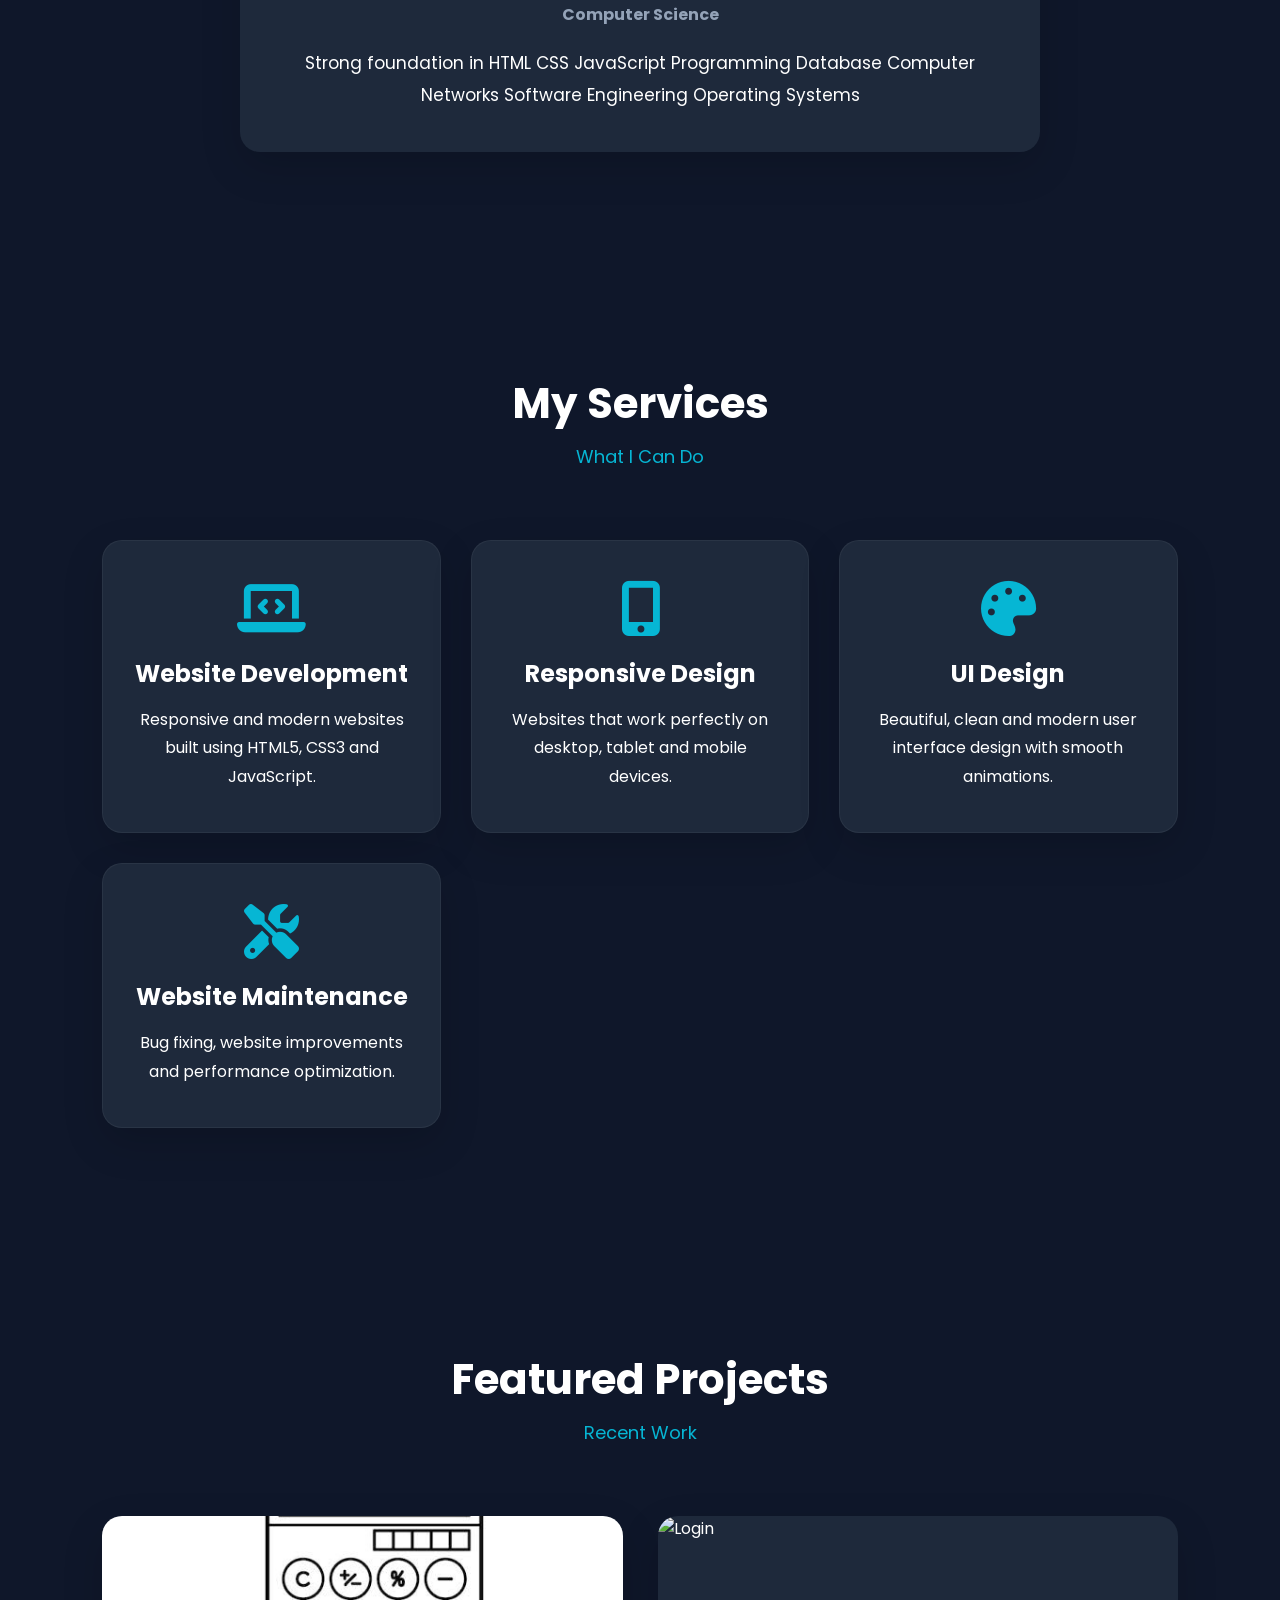
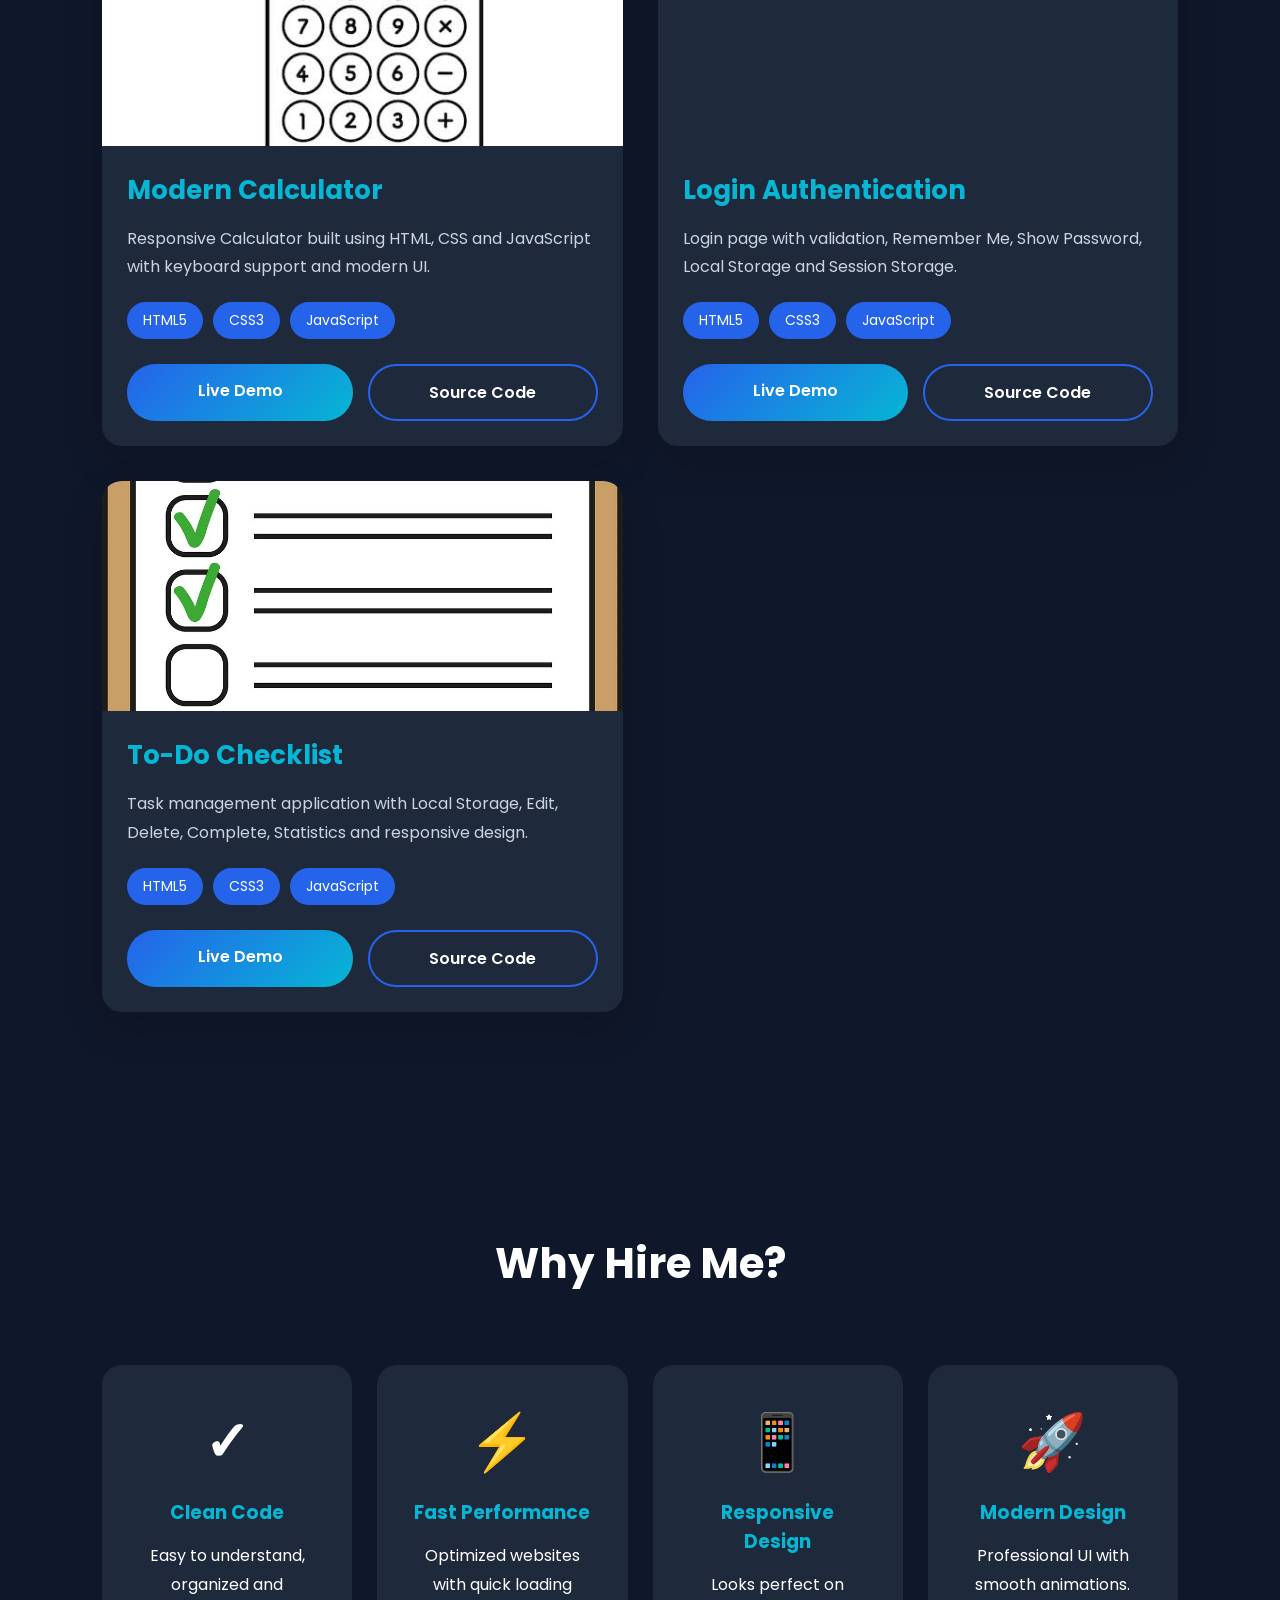
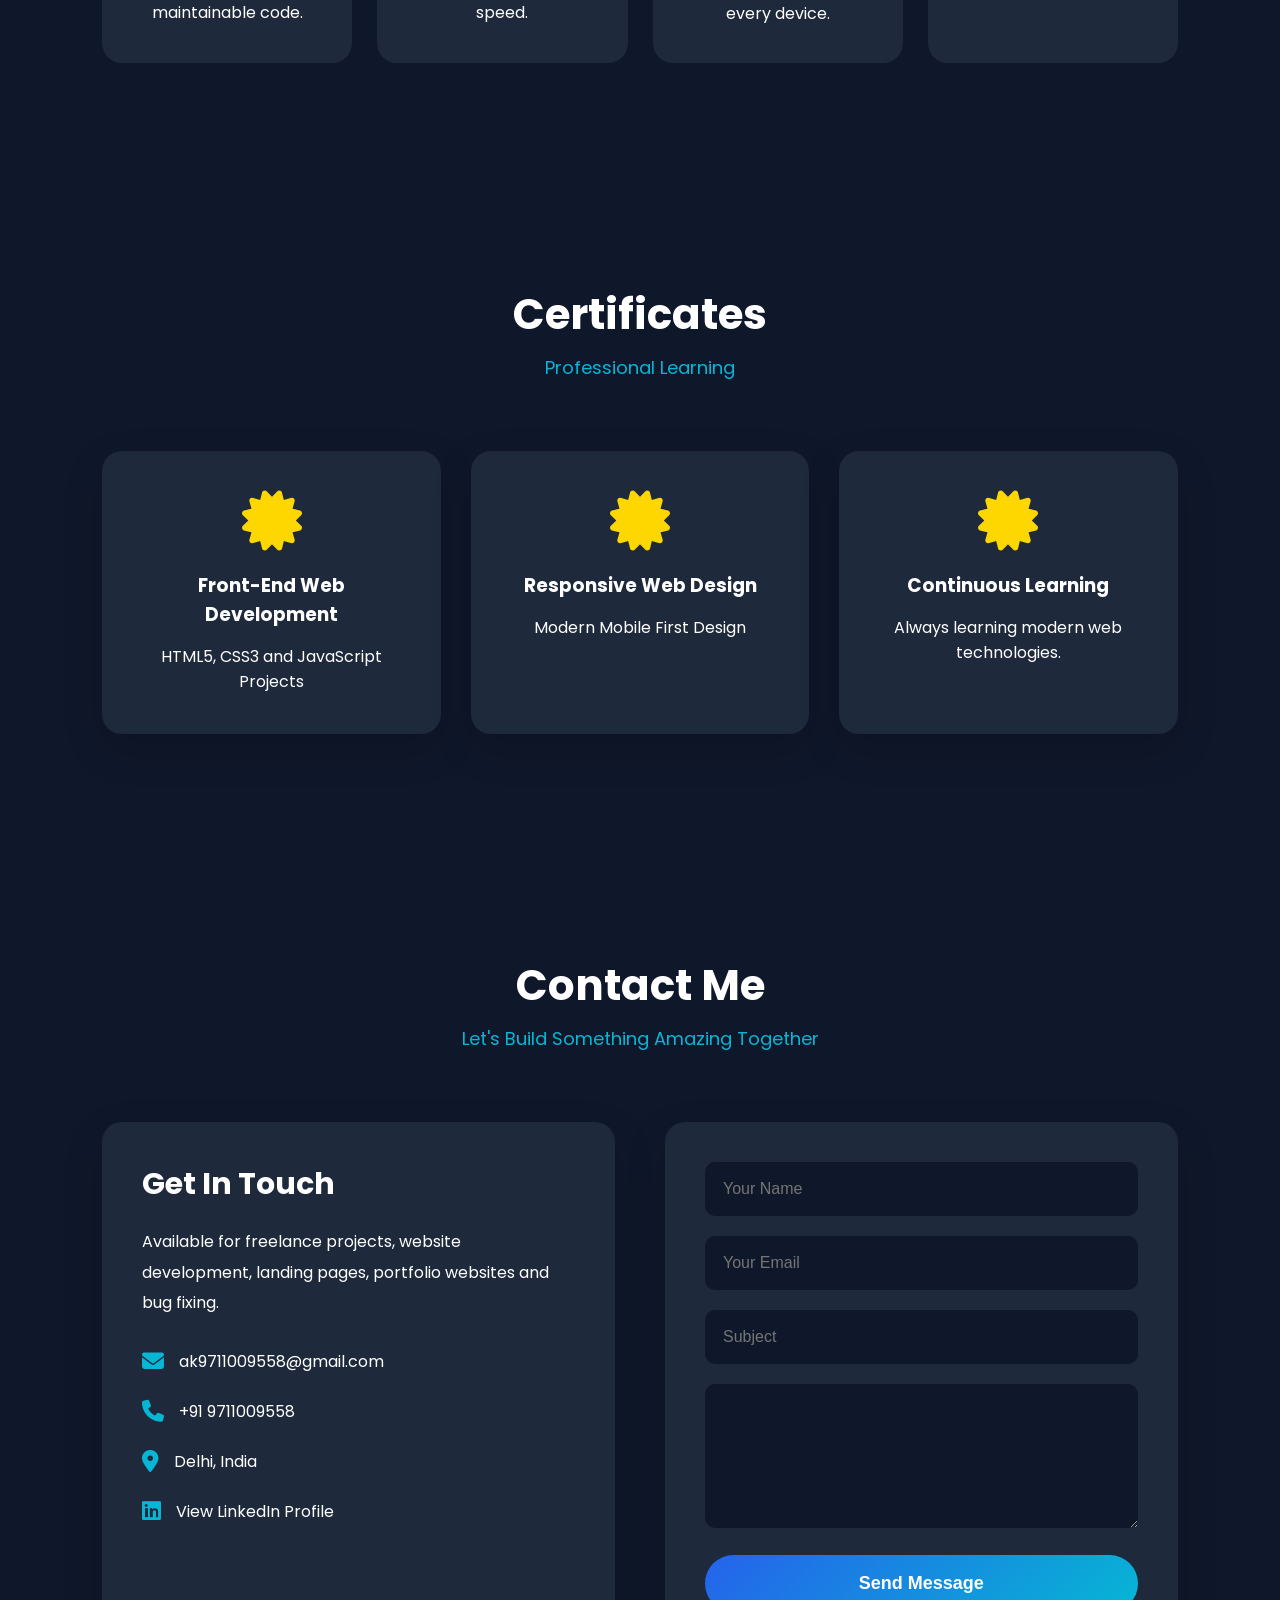
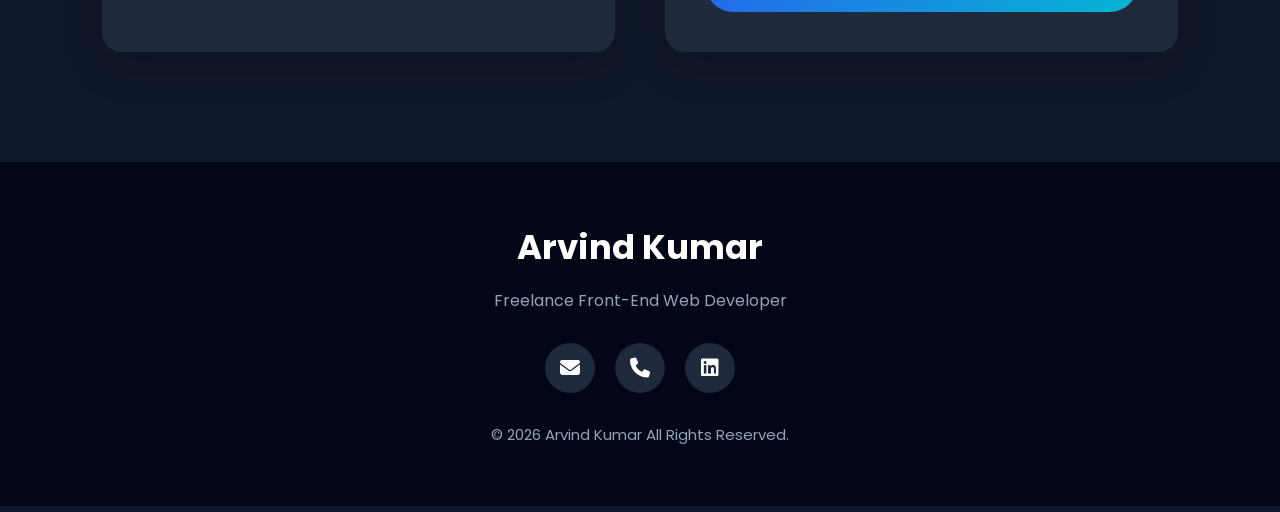
==== commit bbc27834: "Update index.html" ====
--- a/index.html
+++ b/index.html
@@ -223,14 +223,34 @@
 I build modern, responsive and user-friendly websites using HTML5, CSS3 and JavaScript.
 
 </p>
-
-<p>
-
-Along with freelance web development, I have 7 years of professional experience as a Data Entry Operator,
-which has strengthened my attention to detail, accuracy, time management and documentation skills.
-
-</p>
-
+  
+<p>
+I am continuously learning new technologies and improving my development skills through real-world projects.
+My goal is to build high-quality web applications that provide an excellent user experience while following modern web development best practices.
+</p>
+<div class="about-highlights">
+
+    <div class="highlight">
+        <i class="fa-solid fa-code"></i>
+        <span>Front-End Development</span>
+    </div>
+
+    <div class="highlight">
+        <i class="fa-solid fa-mobile-screen"></i>
+        <span>Responsive Design</span>
+    </div>
+
+    <div class="highlight">
+        <i class="fa-solid fa-laptop-code"></i>
+        <span>JavaScript Applications</span>
+    </div>
+
+    <div class="highlight">
+        <i class="fa-solid fa-lightbulb"></i>
+        <span>Problem Solving</span>
+    </div>
+
+</div>
 <div class="about-info">
 
 
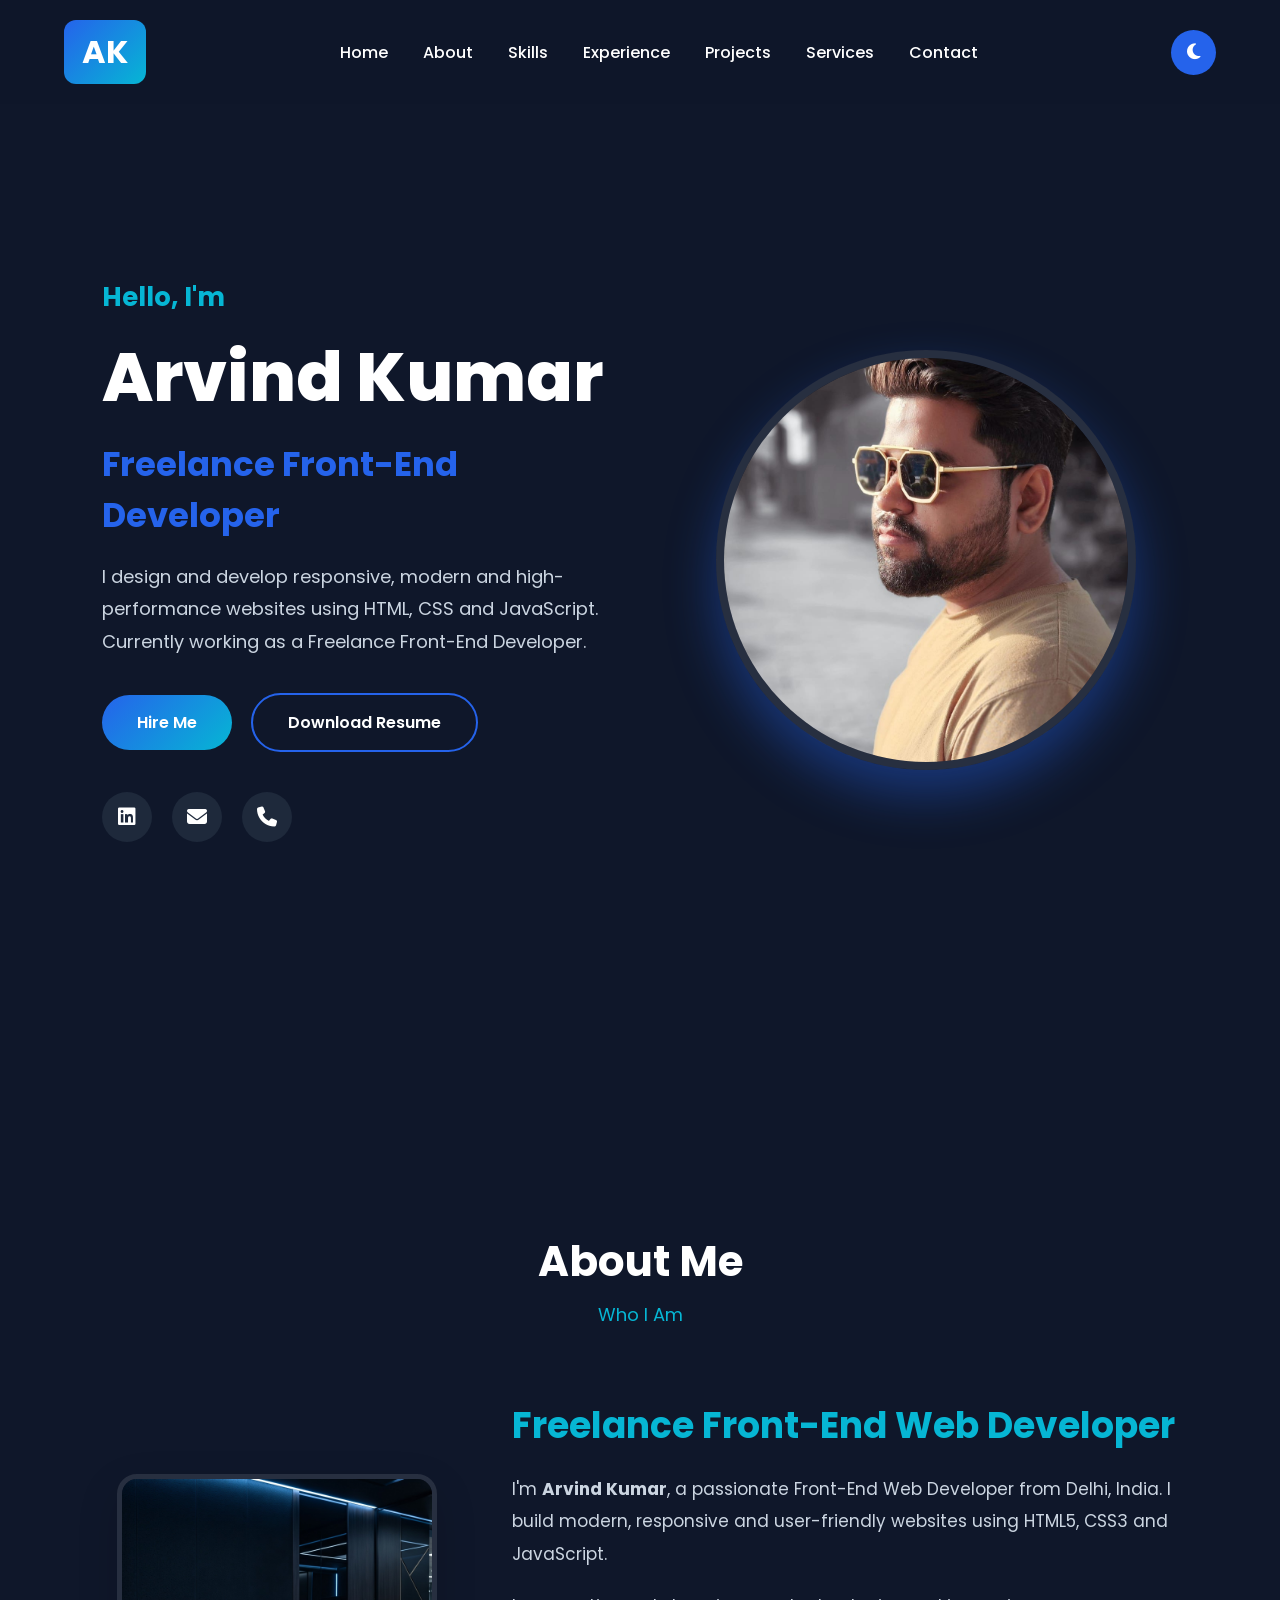
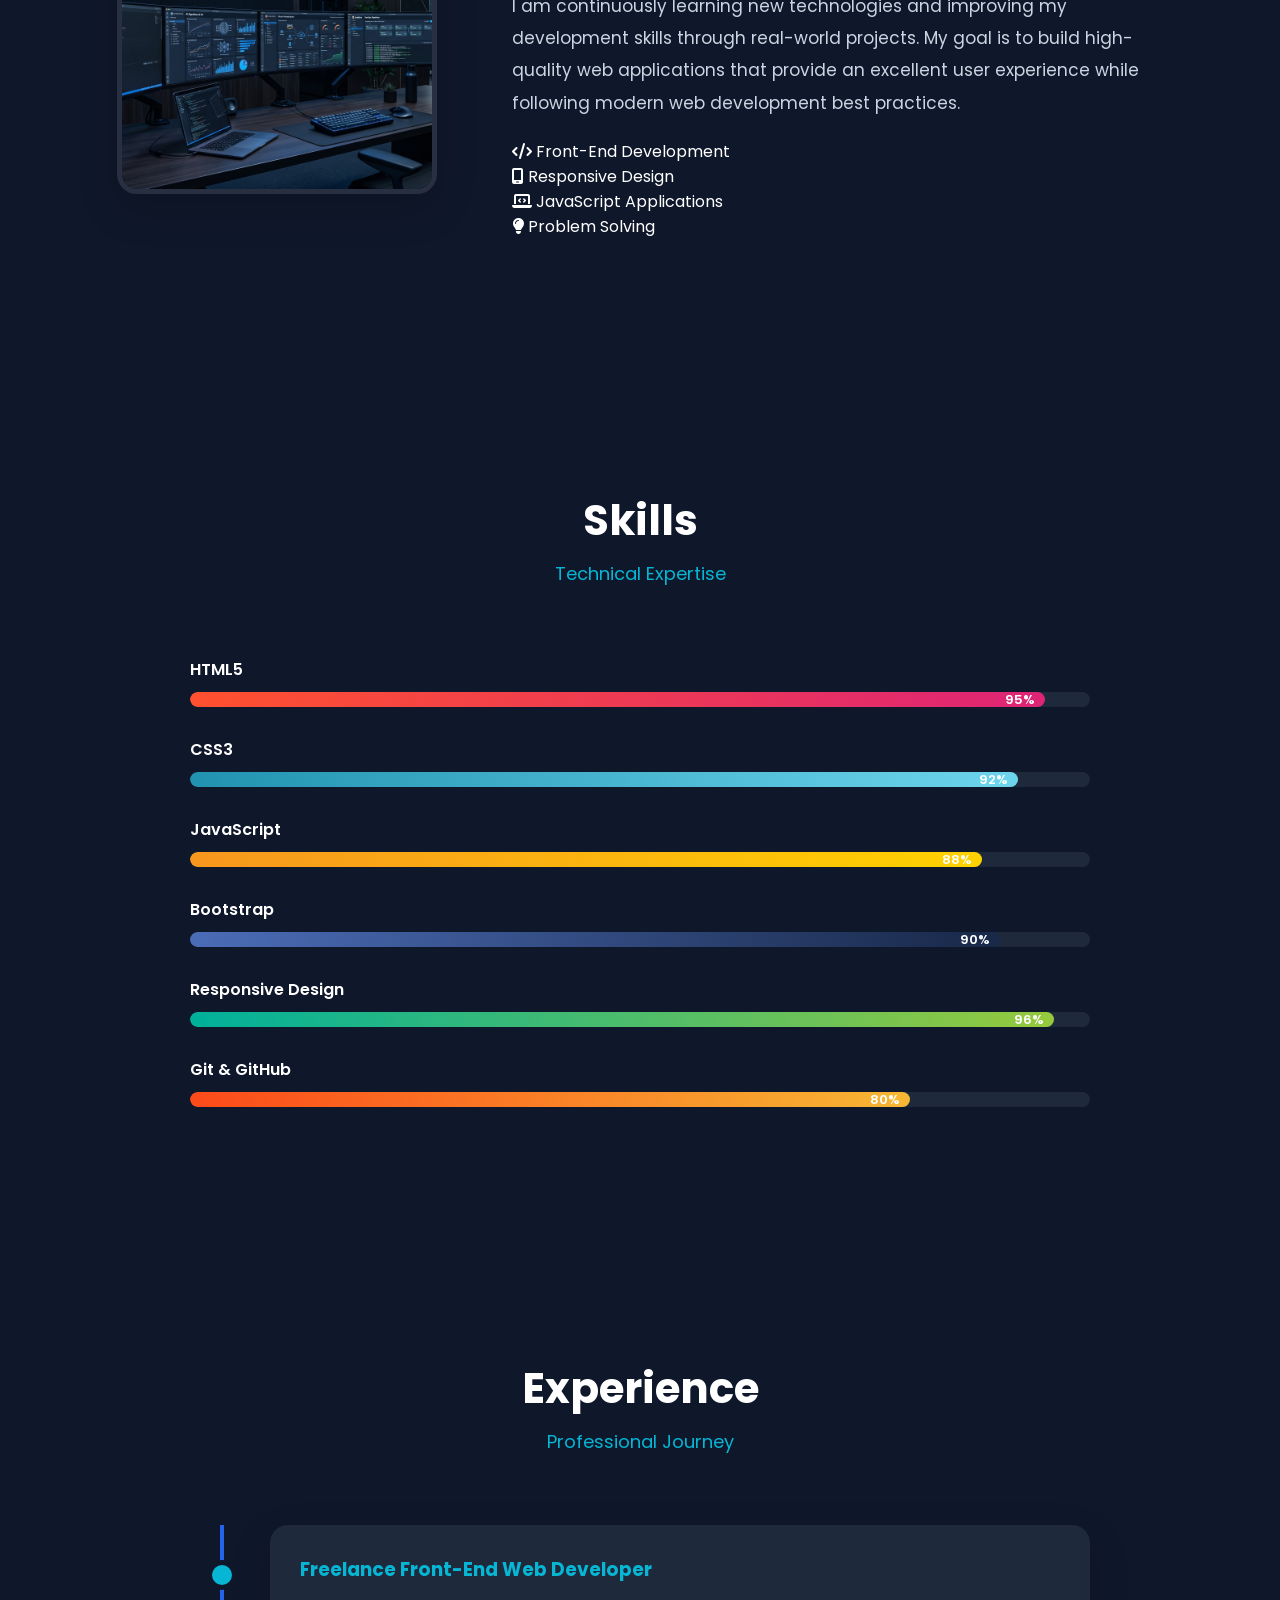
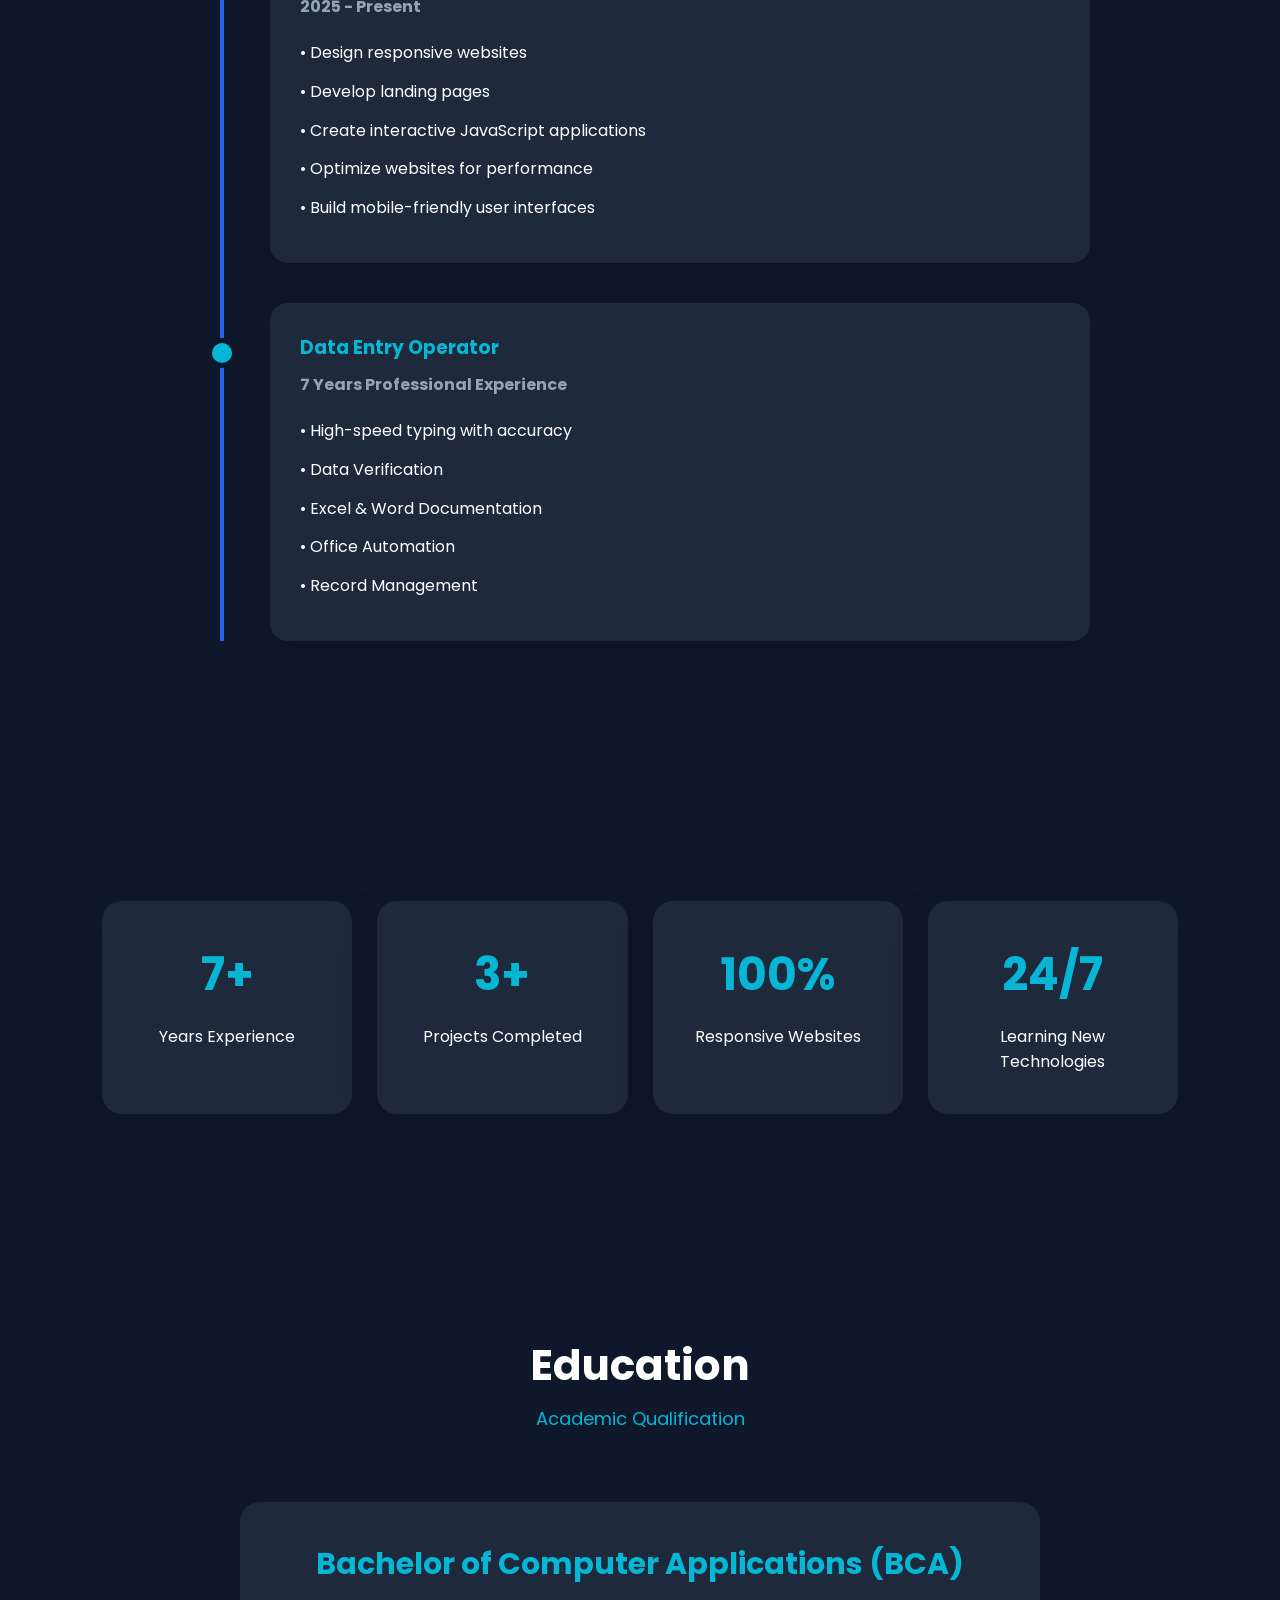
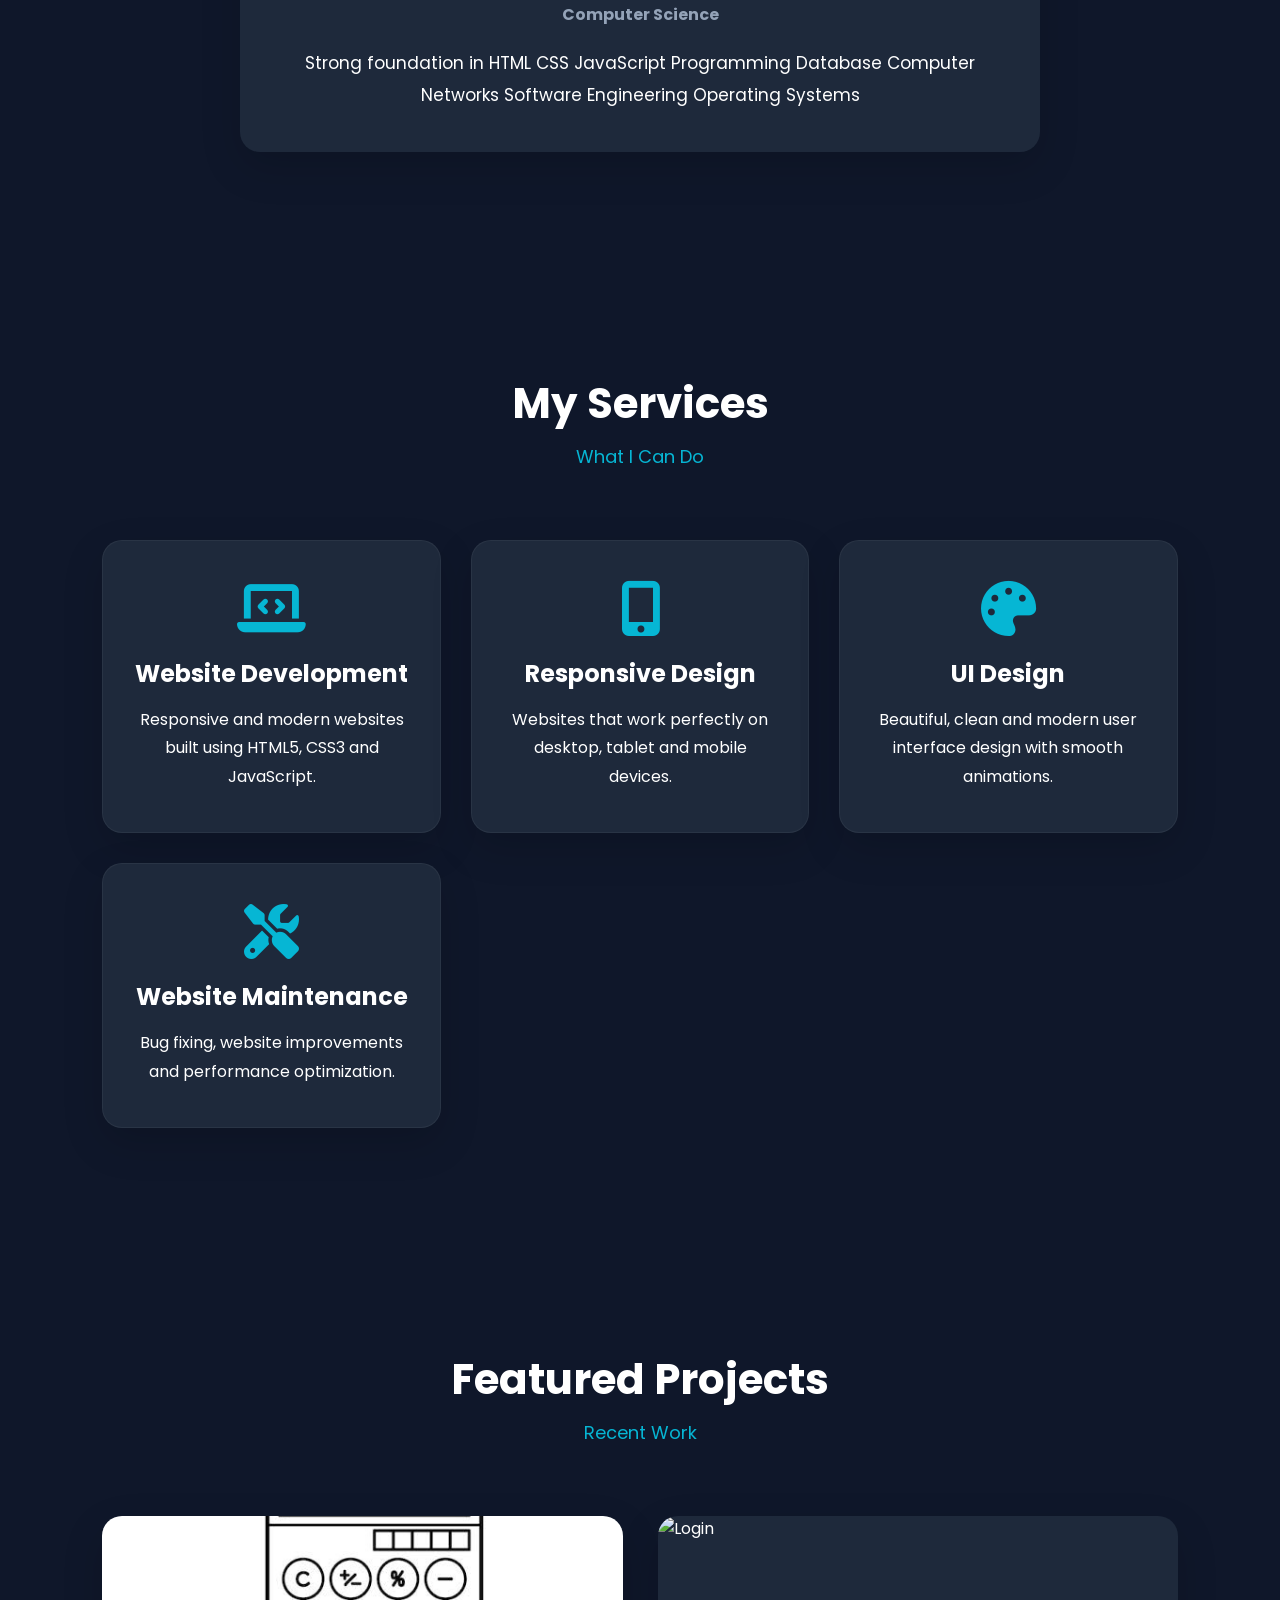
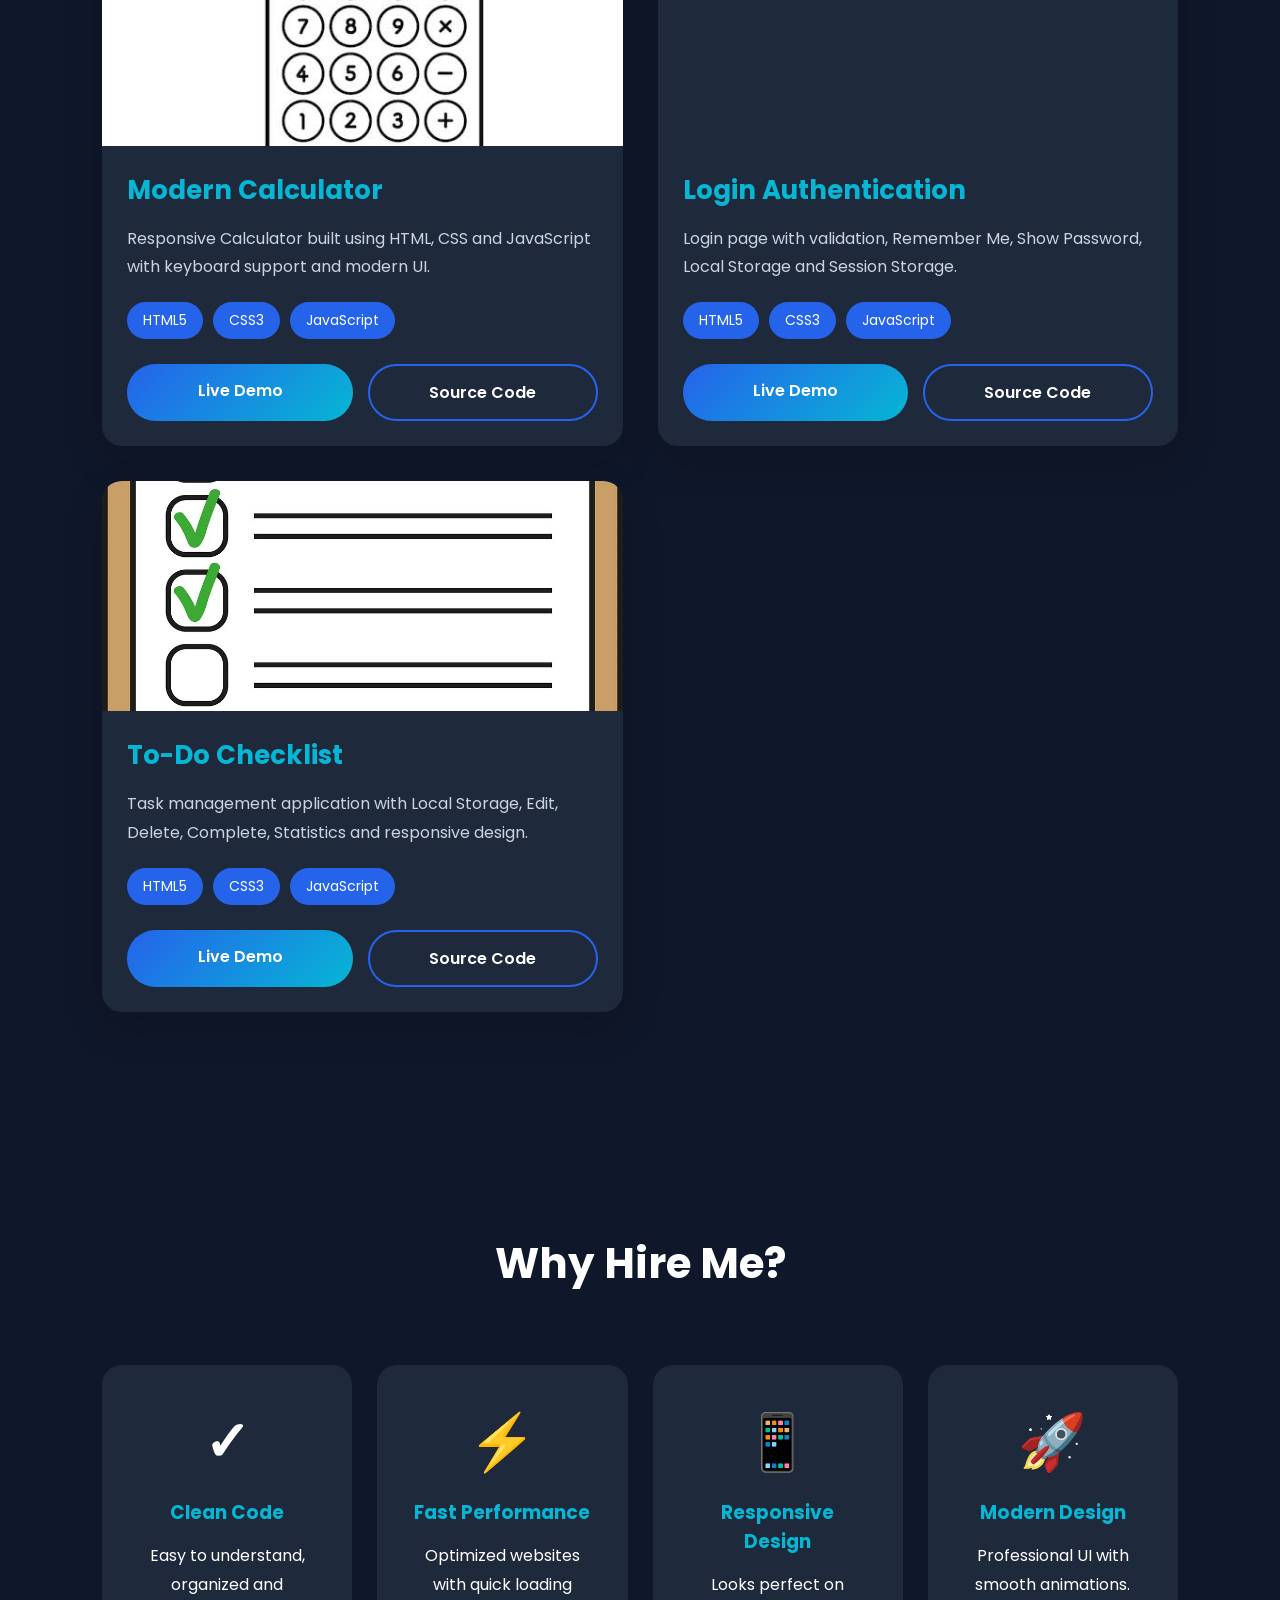
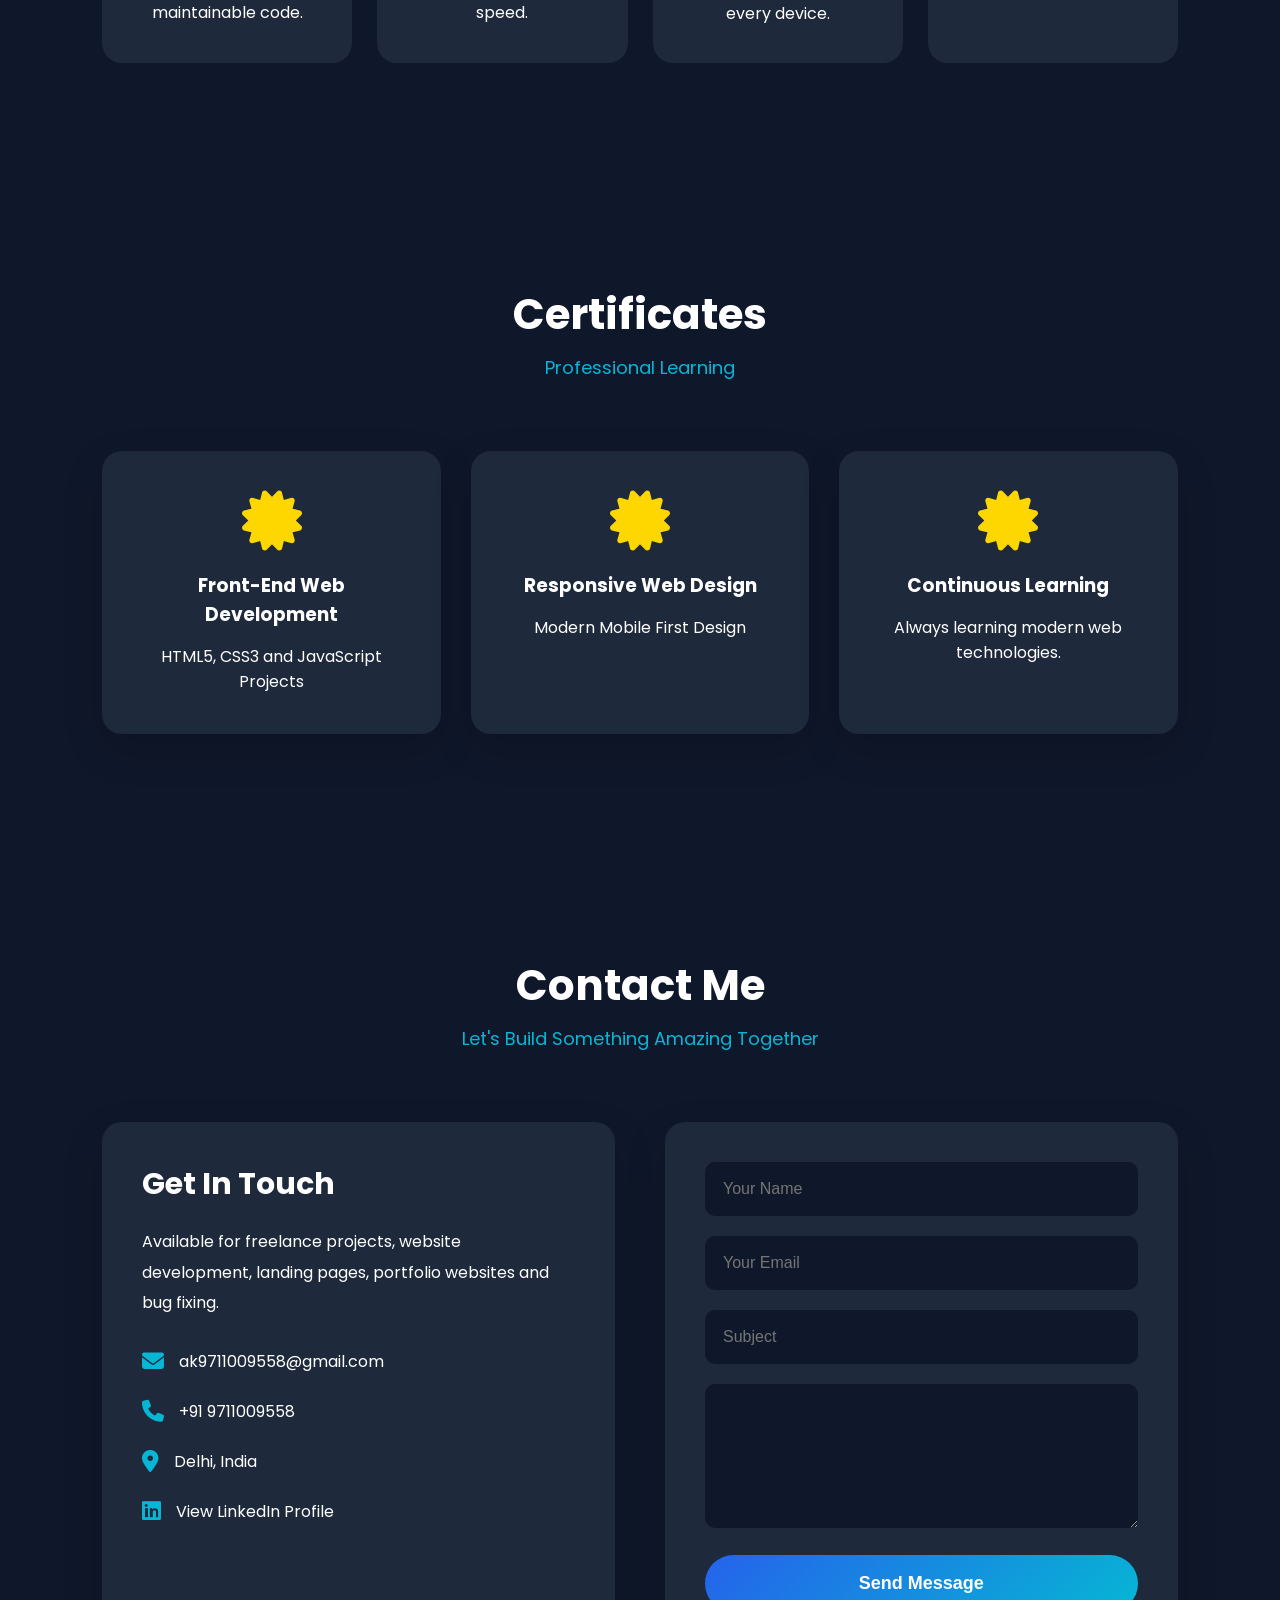
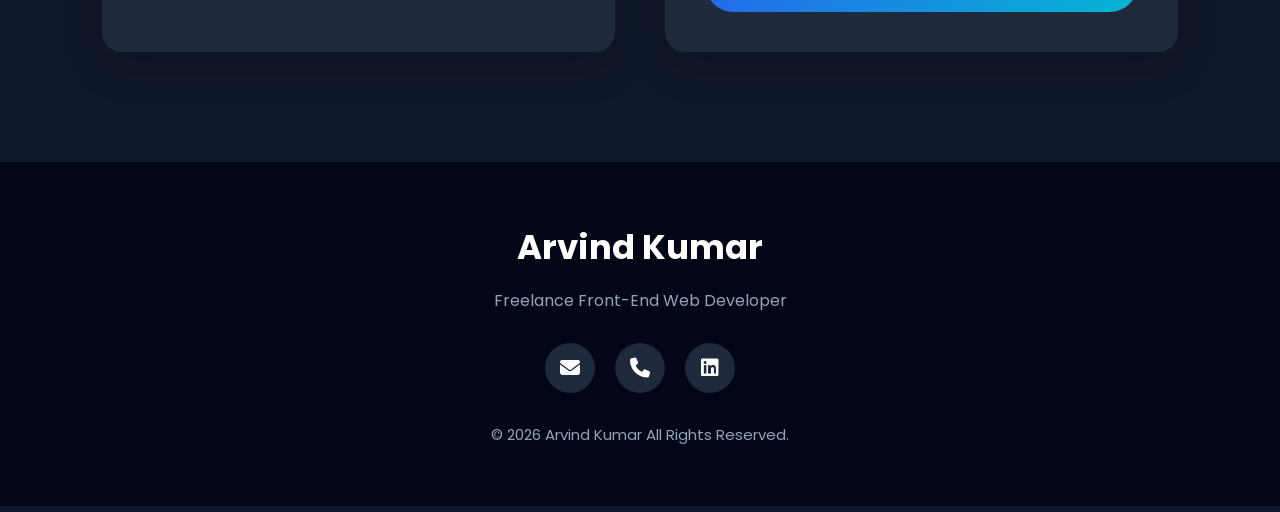
==== commit 57934a32: "Update index.html" ====
--- a/index.html
+++ b/index.html
@@ -39,11 +39,9 @@
 </head>
 
 <body>
-
 <!-- ========================= -->
 <!-- Loading Screen -->
 <!-- ========================= -->
-
 <div id="loader">
 
 <div class="spinner"></div>
@@ -131,8 +129,7 @@
 HTML, CSS and JavaScript.
 
 Currently working as a Freelance Front-End
-Developer while having professional experience
-as a Data Entry Operator.
+Developer.
 
 </p>
 
